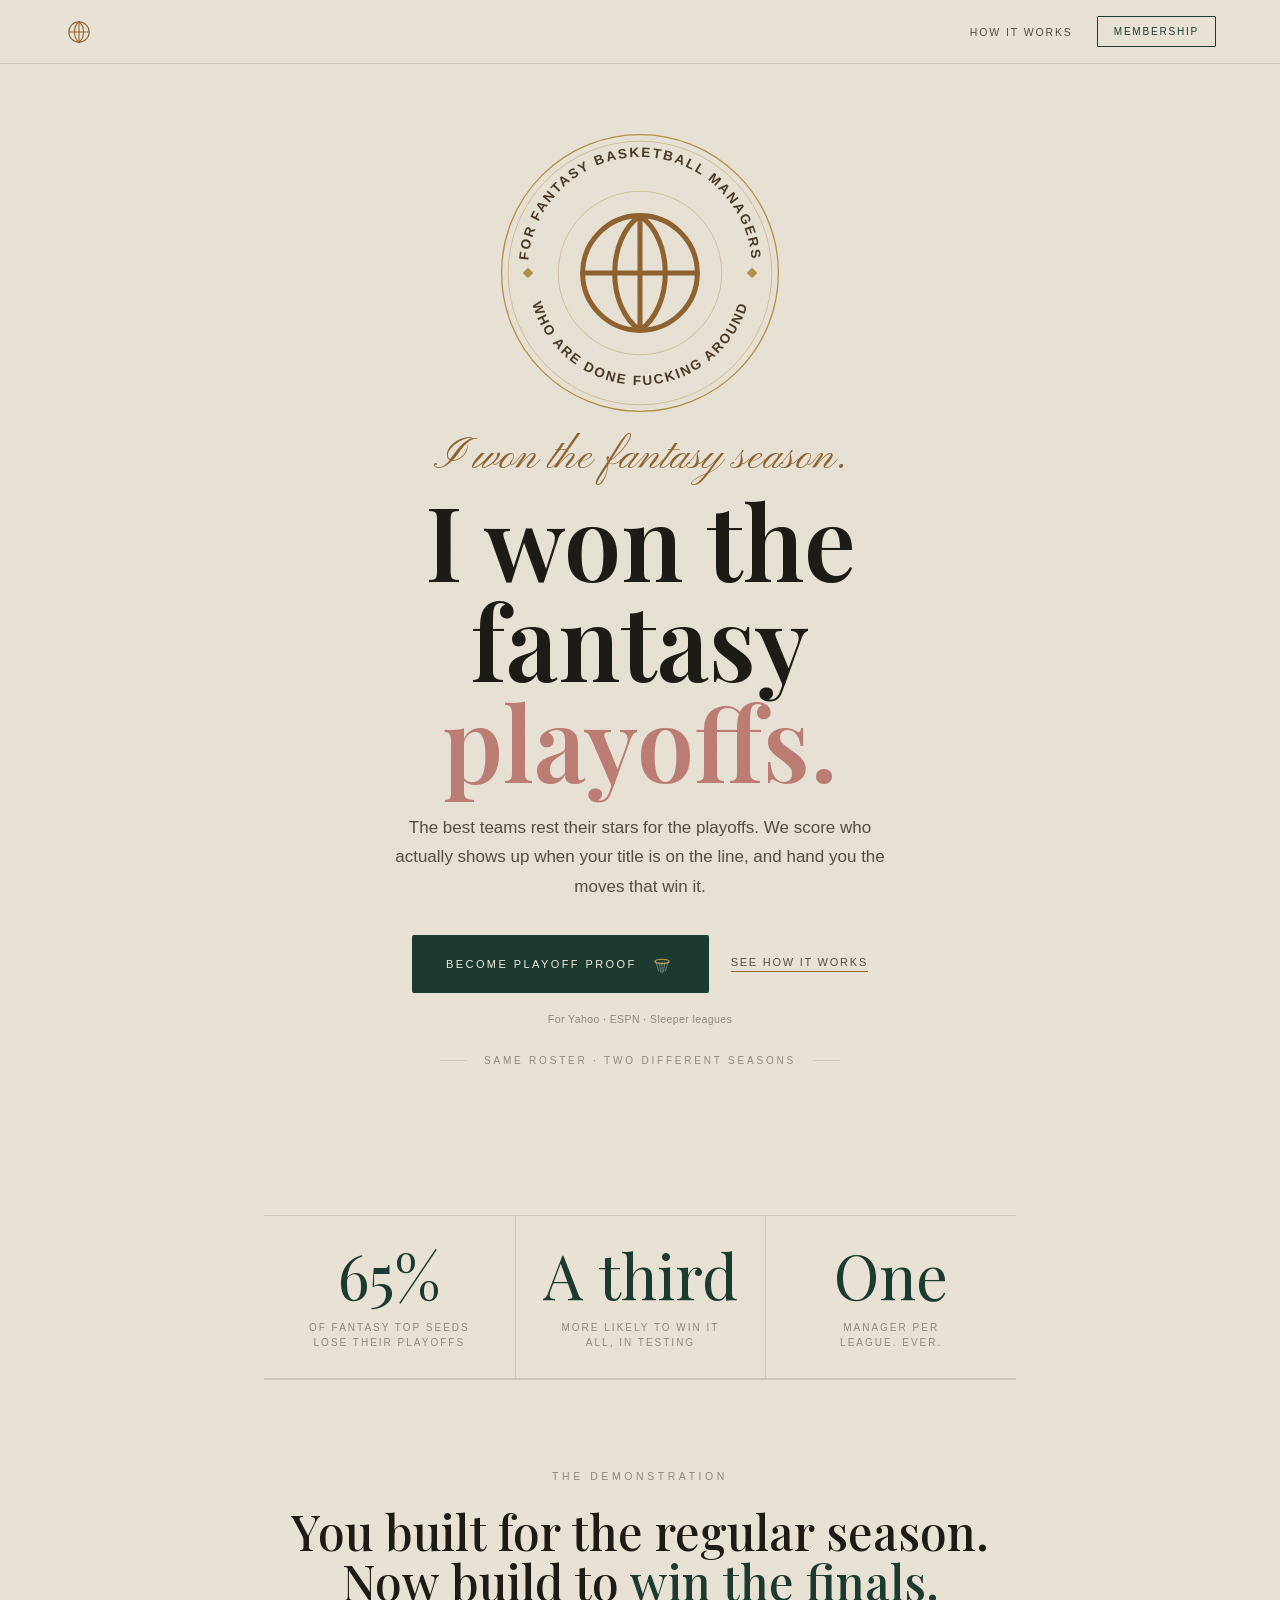
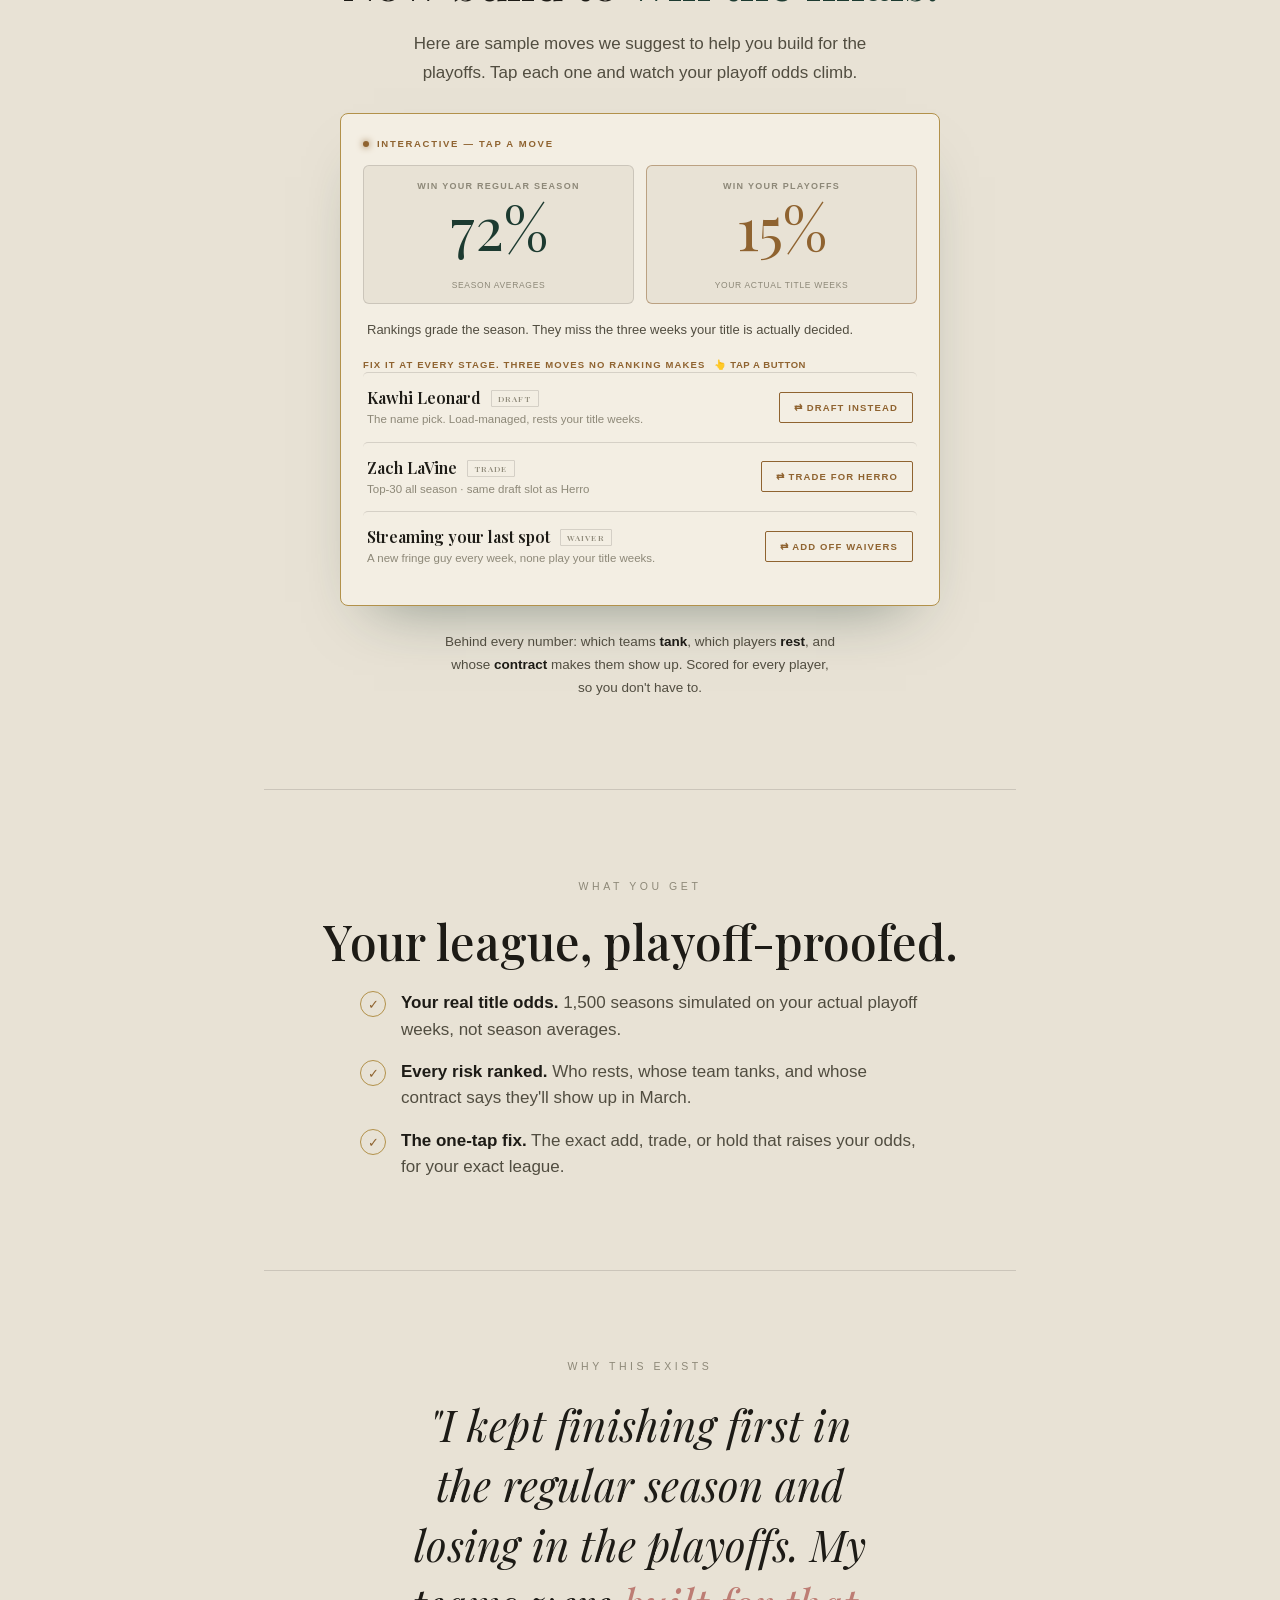
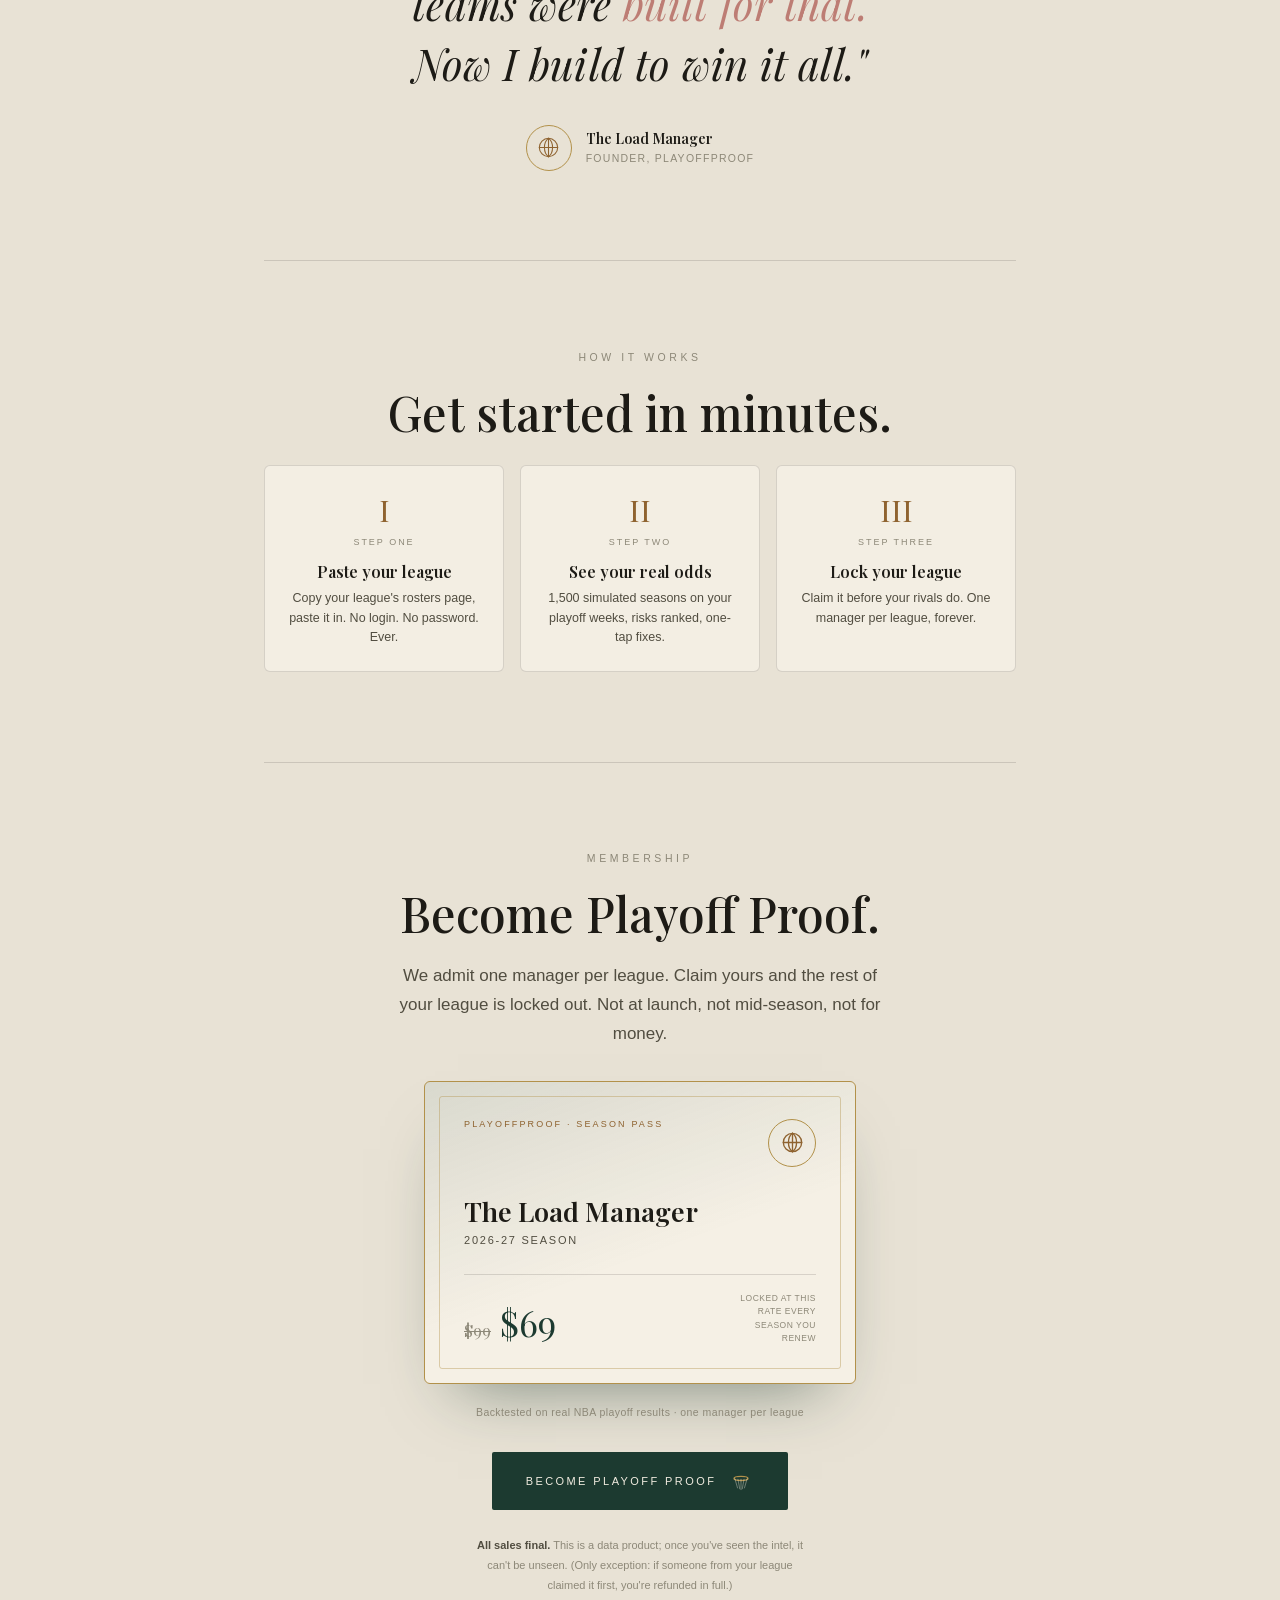
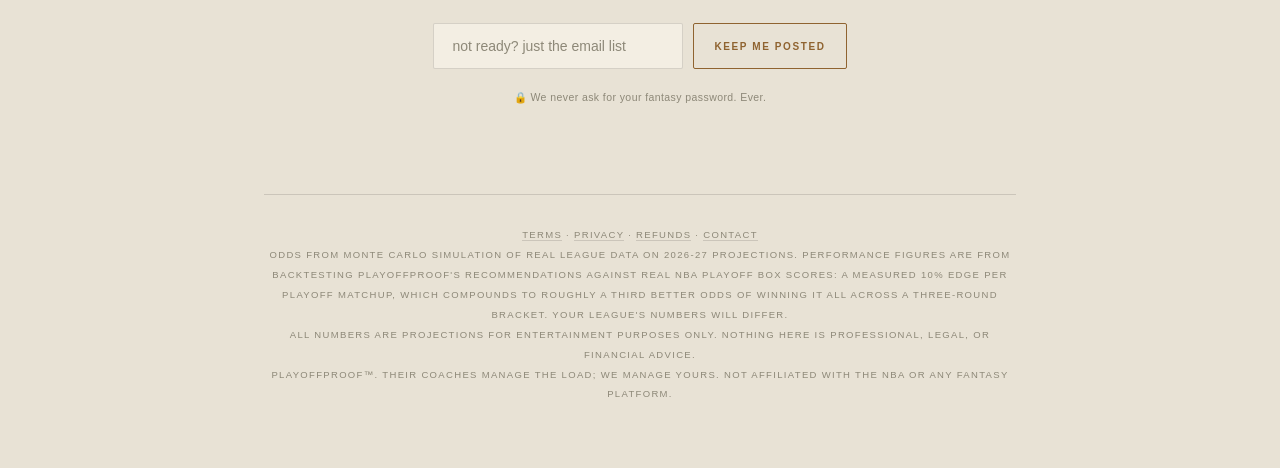
==== index.html @ 5d008e6f "Landing: basketball-only logo, first-person before/after header, leaner hero - Nav brand is now just" ====
<!doctype html>
<html lang="en"><head>
<meta charset="utf-8"><meta name="viewport" content="width=device-width,initial-scale=1">
<title>PlayoffProof: Championships are won in the playoffs</title>
<link rel="icon" href="data:image/svg+xml,%3Csvg%20xmlns='http://www.w3.org/2000/svg'%20viewBox='0%200%20100%20100'%3E%3Ccircle%20cx='50'%20cy='50'%20r='48'%20fill='%23e8e2d5'/%3E%3Cg%20fill='none'%20stroke='%238f6330'%20stroke-width='5'%3E%3Ccircle%20cx='50'%20cy='50'%20r='30'/%3E%3Cline%20x1='50'%20y1='20'%20x2='50'%20y2='80'/%3E%3Cline%20x1='20'%20y1='50'%20x2='80'%20y2='50'/%3E%3Cpath%20d='M50%2020%20C33%2032%2033%2068%2050%2080'/%3E%3Cpath%20d='M50%2020%20C67%2032%2067%2068%2050%2080'/%3E%3C/g%3E%3C/svg%3E">
<meta name="description" content="You win the regular season every year. Then the playoffs take it. PlayoffProof simulates your fantasy playoffs (rest, shutdowns, contract incentives and real schedules) from draft day through the title, updated daily all season.">
<meta property="og:title" content="PlayoffProof: Championships are won in the playoffs">
<meta property="og:description" content="65% of top seeds still lose their fantasy playoffs. PlayoffProof scores who actually shows up when your title is on the line. One manager per league.">
<meta property="og:type" content="website">
<meta property="og:url" content="https://playoffproof.com">
<meta property="og:image" content="https://playoffproof.com/og-card.png">
<meta name="twitter:card" content="summary_large_image">
<meta name="twitter:title" content="PlayoffProof: Championships are won in the playoffs">
<meta name="twitter:description" content="65% of top seeds still lose their fantasy playoffs. PlayoffProof manages yours from draft day to the title.">
<meta name="twitter:image" content="https://playoffproof.com/og-card.png">
<link rel="stylesheet" href="fonts/fonts.css">
<style>
:root{
  --ivory:#e8e2d5;--paper:#f3eee3;--card:#f5f0e5;
  --ink:#1d1b16;--ink2:#514d40;--muted:#8d8878;
  --green:#1c3a30;--gold:#b2914a;--cognac:#8f6330;--rose:#bd7d74;--brick:#9e4030;--deep:#4a3a24;
  --rule:rgba(29,27,22,.14);
  --serif:'Playfair Display',Georgia,serif;
  --sans:'Helvetica Neue',Helvetica,Arial,sans-serif;
  --script:'Pinyon Script',cursive;
}
*{box-sizing:border-box;margin:0;padding:0}
html{scroll-behavior:smooth}
body{background:var(--ivory);color:var(--ink);font-family:var(--sans);-webkit-font-smoothing:antialiased;text-align:center}
a{color:inherit}
.it{font-style:italic}
.script{font-family:var(--script);font-weight:400;color:var(--cognac)}
.grain{position:fixed;inset:0;pointer-events:none;z-index:2;opacity:.045;mix-blend-mode:multiply;
  background-image:url("data:image/svg+xml,%3Csvg xmlns='http://www.w3.org/2000/svg' width='120' height='120'%3E%3Cfilter id='n'%3E%3CfeTurbulence type='fractalNoise' baseFrequency='0.8' numOctaves='2'/%3E%3C/filter%3E%3Crect width='100%25' height='100%25' filter='url(%23n)'/%3E%3C/svg%3E")}
.wrap{max-width:880px;margin:0 auto;padding:0 max(24px,5vw)}

/* nav */
nav{position:sticky;top:0;z-index:40;display:flex;justify-content:space-between;align-items:center;padding:16px max(24px,5vw);
  background:rgba(232,226,213,.9);backdrop-filter:blur(8px);-webkit-backdrop-filter:blur(8px);border-bottom:1px solid var(--rule);text-align:left}
.brand{display:flex;align-items:center;gap:11px;font-family:var(--serif);font-weight:600;font-size:20px;letter-spacing:.01em}
.brand svg{width:30px;height:30px}
nav .r{display:flex;gap:24px;align-items:center;font-size:10.5px;letter-spacing:.18em;text-transform:uppercase;color:var(--ink2)}
nav .r a{text-decoration:none}
.chip{border:1px solid var(--green);color:var(--green);border-radius:1px;padding:9px 16px;font-size:10px;letter-spacing:.18em;text-transform:uppercase;text-decoration:none;transition:.2s}
.chip:hover{background:var(--green);color:var(--paper)}

/* buttons */
.btn{font-family:var(--sans);font-size:11px;letter-spacing:.22em;text-transform:uppercase;background:var(--green);color:#f0ebdf;
  border:0;border-radius:2px;padding:16px 34px;text-decoration:none;cursor:pointer;transition:background .18s;display:inline-flex;align-items:center;gap:12px}
.btn:hover{background:#142b23}
/* CTA swish: a small basket at rest; on hover a ball drops through the net */
.btn .swish{width:26px;height:26px;overflow:visible;flex:none}
.btn .rim{fill:none;stroke:var(--gold);stroke-width:1.6;stroke-linecap:round}
.btn .net{fill:none;stroke:#f0ebdf;stroke-width:.9;stroke-linecap:round;opacity:.5;transform-origin:13px 13px}
.btn .ball{fill:var(--paper);stroke:var(--cognac);stroke-width:.7}
.btn .ballseam{stroke:var(--cognac);stroke-width:.5;fill:none;opacity:.6}
.btn .ballwrap{transform:translateY(-15px);opacity:0}
.btn:hover .ballwrap{animation:swish .9s cubic-bezier(.5,.05,.5,1) forwards}
.btn:hover .net{animation:netflick .9s ease forwards}
@keyframes swish{0%{transform:translateY(-15px);opacity:0}18%{opacity:1}55%{transform:translateY(4px);opacity:1}80%{transform:translateY(16px);opacity:1}100%{transform:translateY(26px);opacity:0}}
@keyframes netflick{0%,40%{transform:scaleX(1) scaleY(1)}58%{transform:scaleX(1.18) scaleY(1.12)}74%{transform:scaleX(.92) scaleY(.96)}100%{transform:scaleX(1) scaleY(1)}}
@media(prefers-reduced-motion:reduce){.btn:hover .ballwrap,.btn:hover .net{animation:none}}
.tlink{font-size:11px;letter-spacing:.16em;text-transform:uppercase;color:var(--ink2);text-decoration:none;border-bottom:1px solid var(--cognac);padding-bottom:3px}

/* sections */
section{padding:clamp(56px,7vw,96px) 0;border-top:1px solid var(--rule)}
.eyebrow{font-size:10.5px;letter-spacing:.34em;text-transform:uppercase;color:var(--muted);margin-bottom:24px}
h1,h2{font-family:var(--serif);font-weight:500;line-height:1.05;letter-spacing:0}
h1{font-size:clamp(48px,8vw,104px);font-weight:600;line-height:.98}
h2{font-size:clamp(28px,3.8vw,48px)}
.rose{color:var(--rose)}.g{color:var(--green)}
.sub{font-size:clamp(14px,1.35vw,17px);color:var(--ink2);max-width:52ch;margin:22px auto 0;line-height:1.72}
.sub b{color:var(--ink);font-weight:700}
.quiet{font-family:var(--serif);font-weight:400;font-size:clamp(15px,1.5vw,18px);color:var(--muted);margin-top:14px}
.cta{display:flex;gap:22px;align-items:center;flex-wrap:wrap;margin-top:34px;justify-content:center}
.rv{opacity:0;transform:translateY(16px);transition:opacity .85s cubic-bezier(.2,.6,.2,1),transform .85s cubic-bezier(.2,.6,.2,1)}
.rv.vis{opacity:1;transform:none}.rv.d1{transition-delay:.09s}.rv.d2{transition-delay:.18s}.rv.d3{transition-delay:.27s}

/* hero */
.hero{border-top:0;padding-top:clamp(40px,5vw,64px)}
.emblem{width:clamp(206px,30vw,290px);height:clamp(206px,30vw,290px);margin:0 auto 18px}
.emblem svg{width:100%;height:100%}
.emblem .sealtxt{font-family:var(--sans);font-size:10.3px;letter-spacing:1.5px;fill:var(--deep);text-transform:uppercase;font-weight:600}
.emblem .ring{fill:none;stroke:var(--gold)}
.emblem .seam{fill:none;stroke:var(--cognac);stroke-width:3;stroke-linecap:round}
.emblem .sep{fill:var(--gold)}
.hero h1{max-width:12ch;margin:0 auto}
.rulewd{display:flex;align-items:center;gap:18px;justify-content:center;margin:30px auto 0;max-width:400px;color:var(--muted)}
.rulewd::before,.rulewd::after{content:"";height:1px;background:var(--rule);flex:1}
.rulewd span{font-size:10px;letter-spacing:.28em;text-transform:uppercase}

/* stat row */
.stats{display:grid;grid-template-columns:repeat(3,1fr);border-top:1px solid var(--rule);border-bottom:1px solid var(--rule);margin-top:clamp(40px,5vw,60px)}
.stat{padding:28px 16px}.stat+.stat{border-left:1px solid var(--rule)}
.stat .n{font-family:var(--serif);font-weight:400;font-size:clamp(40px,5.5vw,62px);line-height:1;color:var(--green)}
.stat .l{font-size:10px;letter-spacing:.2em;text-transform:uppercase;color:var(--muted);margin-top:14px;line-height:1.5}

/* SIMULATOR */
.aha-card{width:100%;max-width:600px;margin:26px auto 0;background:var(--paper);border:1px solid var(--gold);border-radius:8px;padding:24px 22px;text-align:left;box-shadow:0 30px 60px -34px rgba(28,58,48,.5)}
@keyframes blink{0%,100%{opacity:1}50%{opacity:.3}}
@keyframes bob{0%,100%{transform:translateY(0)}50%{transform:translateY(-3px)}}
@keyframes cardBreathe{0%,100%{box-shadow:0 0 0 0 rgba(143,99,48,0)}50%{box-shadow:0 0 20px rgba(143,99,48,.18)}}
@keyframes pop{0%{transform:scale(.5);opacity:0}60%{transform:scale(1.18)}100%{transform:scale(1);opacity:1}}
@keyframes rowFlash{0%{box-shadow:inset 0 0 0 1px rgba(28,58,48,0)}28%{box-shadow:inset 0 0 0 1px rgba(28,58,48,.4),0 0 18px rgba(28,58,48,.13)}100%{box-shadow:inset 0 0 0 1px rgba(28,58,48,0)}}
@keyframes gradeBump{0%{transform:scale(1)}42%{transform:scale(1.13)}100%{transform:scale(1)}}
@keyframes btnPulse{0%,100%{box-shadow:0 0 0 0 rgba(143,99,48,0)}50%{box-shadow:0 0 0 4px rgba(143,99,48,.12)}}
.livebadge{font-size:9.5px;font-weight:700;letter-spacing:.18em;text-transform:uppercase;color:var(--cognac);display:flex;align-items:center;gap:8px;margin-bottom:16px}
.livebadge .dot{width:6px;height:6px;border-radius:50%;background:var(--cognac);box-shadow:0 0 7px var(--cognac);animation:blink 1.2s ease-in-out infinite}
.gr2{display:grid;grid-template-columns:1fr 1fr;gap:12px;text-align:center}
.gr{background:var(--ivory);border:1px solid var(--rule);border-radius:6px;padding:15px 10px 13px}
.gr.live{border-color:rgba(143,99,48,.5);animation:cardBreathe 2.4s ease-in-out infinite}
.tried .gr.live{border-color:var(--rule);animation:none}
.gr .k2g{font-size:9px;font-weight:700;letter-spacing:.14em;text-transform:uppercase;color:var(--muted)}
.gr .lt{font-family:var(--serif);font-weight:400;font-size:clamp(44px,7.5vw,60px);line-height:1;margin-top:5px;transition:color .35s}
.gr .cap{font-size:8.5px;letter-spacing:.08em;text-transform:uppercase;color:var(--muted);margin-top:6px}
.lt.gA{color:var(--green)}.lt.gB{color:#5f7a2f}.lt.gC{color:var(--cognac)}.lt.gD{color:var(--brick)}
.gr .dchip{font-size:11px;font-weight:700;color:var(--green);min-height:15px;margin-top:3px}
.gr .lt.bump{animation:gradeBump .5s cubic-bezier(.2,.8,.2,1)}
.gr .dchip.pp{animation:pop .4s cubic-bezier(.2,.9,.2,1.2)}
.whyline{font-size:13px;color:var(--ink2);line-height:1.6;margin:16px 4px 0}
.fixk{font-size:9.5px;font-weight:700;letter-spacing:.12em;text-transform:uppercase;color:var(--cognac);margin:18px 0 2px;display:flex;align-items:center;gap:9px;flex-wrap:wrap}
.tryhint{display:inline-flex;align-items:center;gap:5px;font-size:9.5px;font-weight:700;letter-spacing:.06em;text-transform:uppercase;color:var(--cognac);animation:bob 1.3s ease-in-out infinite}
.tried .tryhint{display:none}
.arow{display:flex;align-items:center;gap:12px;padding:14px 4px;border-top:1px solid var(--rule);border-radius:5px;transition:background .3s}
.arow:first-of-type{border-top:0;margin-top:8px}
.arow.on{animation:rowFlash .62s ease-out}
.arow .at{flex:1;min-width:0}
.arow .at b{display:block;font-family:var(--serif);font-weight:600;font-size:16px}
.arow .at small{color:var(--muted);font-size:11.5px;line-height:1.45;display:block;margin-top:3px}
.arow .at small .r{display:block;margin-top:5px;color:var(--ink2)}
.arow .hit{font-family:var(--serif);font-size:21px;color:var(--green);min-width:38px;text-align:right;opacity:0;transition:opacity .3s;flex:none}
.arow.on .hit{opacity:1;animation:pop .42s cubic-bezier(.2,.9,.2,1.2)}
.arow .tg{font-size:8px;font-weight:700;letter-spacing:.14em;text-transform:uppercase;color:var(--muted);border:1px solid var(--rule);border-radius:1px;padding:2px 6px;margin-left:6px;vertical-align:2px}
.arow.on .nm{color:var(--green)}
.arow.on .tg{color:var(--green);border-color:rgba(28,58,48,.4)}
.swapbtn{flex:none;background:transparent;border:1px solid var(--cognac);border-radius:2px;padding:9px 14px;font-family:var(--sans);font-size:9.5px;font-weight:700;letter-spacing:.12em;text-transform:uppercase;color:var(--cognac);cursor:pointer;transition:.2s;white-space:nowrap;animation:btnPulse 2s ease-in-out infinite}
.swapbtn:hover{background:var(--cognac);color:var(--paper)}
.swapbtn:active{transform:scale(.95)}
.arow.on .swapbtn{background:var(--green);border-color:var(--green);color:var(--paper);animation:none}
.punch{max-height:0;overflow:hidden;opacity:0;transition:max-height .5s cubic-bezier(.2,.8,.2,1),opacity .5s;text-align:center}
.punch.on{max-height:340px;opacity:1}
.punch p{font-family:var(--serif);font-weight:400;font-size:17px;color:var(--ink);margin:18px 8px 16px;line-height:1.5}

/* what you get */
.promise{display:flex;flex-direction:column;gap:16px;margin:24px auto 0;max-width:560px;text-align:left}
.promise .row{display:flex;gap:15px;align-items:flex-start;font-size:clamp(14.5px,1.5vw,17px);color:var(--ink2);line-height:1.55}
.promise .row b{color:var(--ink);font-weight:700}
.check{flex:none;width:26px;height:26px;border-radius:50%;border:1px solid var(--gold);color:var(--cognac);display:grid;place-items:center;font-family:var(--serif);font-size:13px;margin-top:1px}

/* founder */
.founder-quote{font-family:var(--serif);font-weight:400;font-size:clamp(25px,3.7vw,42px);line-height:1.42;margin:8px auto 0;max-width:19ch;color:var(--ink);letter-spacing:.005em}
.founder-id{display:flex;align-items:center;gap:14px;margin:30px auto 0;justify-content:center}
.avatar{width:46px;height:46px;border-radius:50%;border:1px solid var(--gold);display:grid;place-items:center}
.avatar svg{width:27px;height:27px}
.founder-id .who{text-align:left;font-size:10.5px;line-height:1.6;letter-spacing:.12em;text-transform:uppercase}
.founder-id .who b{font-family:var(--serif);font-size:14px;letter-spacing:0;text-transform:none;display:block}
.founder-id .who span{color:var(--muted)}

/* steps */
.steps{display:grid;grid-template-columns:repeat(auto-fit,minmax(200px,1fr));gap:16px;margin-top:28px}
.step{border:1px solid var(--rule);border-radius:6px;background:var(--paper);padding:24px}
.step .n{font-family:var(--serif);font-size:30px;color:var(--cognac)}
.step .st{font-size:9px;letter-spacing:.22em;text-transform:uppercase;color:var(--muted);margin-top:7px}
.step b{font-family:var(--serif);font-weight:600;display:block;font-size:16px;margin-top:14px}
.step p{font-size:12.5px;color:var(--ink2);line-height:1.55;margin-top:7px}

/* membership */
.card-m{max-width:432px;margin:32px auto 0;background:linear-gradient(160deg,rgba(28,58,48,.13) 0,transparent 56%),var(--card);
  border:1px solid var(--gold);border-radius:6px;padding:14px;box-shadow:0 34px 64px -34px rgba(28,58,48,.55)}
.card-m .inner{border:1px solid rgba(178,145,74,.4);border-radius:3px;padding:22px 24px;text-align:left}
.card-m .top{display:flex;justify-content:space-between;align-items:flex-start}
.card-m .kk{font-size:9px;letter-spacing:.24em;text-transform:uppercase;color:var(--cognac)}
.card-m .seal{width:48px;height:48px;border-radius:50%;border:1px solid var(--gold);color:var(--cognac);display:grid;place-items:center;font-family:var(--serif);font-size:10.5px;text-align:center;line-height:1.1}
.card-m .name{font-family:var(--serif);font-weight:600;font-size:27px;margin-top:26px}
.card-m .no{font-size:11px;letter-spacing:.16em;text-transform:uppercase;color:var(--ink2);margin-top:5px}
.card-m .foot{display:flex;justify-content:space-between;align-items:flex-end;margin-top:28px;border-top:1px solid var(--rule);padding-top:17px}
.card-m .price{font-family:var(--serif);font-size:36px;color:var(--green)}
.card-m .price s{font-size:16px;color:var(--muted);margin-right:9px}
.card-m .terms{font-size:8.5px;letter-spacing:.06em;text-transform:uppercase;color:var(--muted);text-align:right;line-height:1.6;max-width:17ch}
.fine{font-size:10.5px;color:var(--muted);margin-top:22px;letter-spacing:.04em}
.legal{font-size:11px;color:var(--muted);max-width:56ch;margin:26px auto 0;line-height:1.8}
.legal b{color:var(--ink2)}

/* email form */
form.email{display:flex;gap:10px;flex-wrap:wrap;justify-content:center;margin-top:28px}
form.email input{background:var(--paper);border:1px solid var(--rule);border-radius:2px;padding:14px 18px;font-family:var(--sans);font-size:14px;color:var(--ink);min-width:250px;outline:none}
form.email input:focus{border-color:var(--cognac)}
form.email input::placeholder{color:var(--muted)}
form.email button{background:transparent;border:1px solid var(--cognac);border-radius:2px;padding:14px 20px;font-family:var(--sans);font-size:10px;font-weight:700;letter-spacing:.16em;text-transform:uppercase;color:var(--cognac);cursor:pointer;transition:.2s}
form.email button:hover{background:var(--cognac);color:var(--paper)}

footer{border-top:1px solid var(--rule);padding:30px 0 64px;font-size:9.5px;letter-spacing:.14em;text-transform:uppercase;color:var(--muted);line-height:2.1}
footer a{color:var(--muted);text-decoration:none;border-bottom:1px solid var(--rule)}
footer a:hover{color:var(--ink)}
@media (max-width:640px){nav .r a.hideM{display:none}}
</style></head>
<body>
<div class="grain"></div>

<nav>
 <div class="brand" aria-label="PlayoffProof">
  <svg viewBox="0 0 100 100" role="img" aria-label="PlayoffProof"><g fill="none" stroke="#8f6330" stroke-width="3.6" stroke-linecap="round"><circle cx="50" cy="50" r="34"/><line x1="50" y1="16" x2="50" y2="84"/><line x1="16" y1="50" x2="84" y2="50"/><path d="M50 16 C30 30 30 70 50 84"/><path d="M50 16 C70 30 70 70 50 84"/></g></svg>
 </div>
 <div class="r"><a href="#how" class="hideM">How it works</a><a href="#member" class="chip">Membership</a></div>
</nav>

<div class="wrap">

<!-- 1 · HERO -->
<section class="hero">
 <div class="emblem rv"><svg viewBox="0 0 220 220" role="img" aria-label="For fantasy basketball managers who are done fucking around">
   <defs><path id="arcTop" d="M 25,107 A 85,85 0 0 1 195,107" fill="none"/><path id="arcBot" d="M 26.3,124.8 A 85,85 0 0 0 193.7,124.8" fill="none"/></defs>
   <circle class="ring" cx="110" cy="110" r="105" stroke-width="1"/>
   <circle class="ring" cx="110" cy="110" r="100" stroke-width=".6" opacity=".55"/>
   <circle class="ring" cx="110" cy="110" r="62" stroke-width=".6" opacity=".5"/>
   <text class="sealtxt"><textPath href="#arcTop" startOffset="50%" text-anchor="middle">For fantasy basketball managers</textPath></text>
   <text class="sealtxt"><textPath href="#arcBot" startOffset="50%" text-anchor="middle">who are done fucking around</textPath></text>
   <g class="sep"><path d="M25,106 l4,4 -4,4 -4,-4 z"/><path d="M195,106 l4,4 -4,4 -4,-4 z"/></g>
   <g transform="translate(110,110) scale(1.28) translate(-50,-50)"><g class="seam"><circle cx="50" cy="50" r="34"/><line x1="50" y1="16" x2="50" y2="84"/><line x1="16" y1="50" x2="84" y2="50"/><path d="M50 16 C30 30 30 70 50 84"/><path d="M50 16 C70 30 70 70 50 84"/></g></g>
 </svg></div>
 <p class="script rv d1" style="font-size:clamp(26px,3.6vw,44px);line-height:1;margin-bottom:10px">I won the fantasy season.</p>
 <h1 class="rv d1">I won the fantasy <span class="rose">playoffs.</span></h1>
 <p class="sub rv d2">The best teams rest their stars for the playoffs. We score who actually shows up when your title is on the line, and hand you the moves that win it.</p>
 <div class="cta rv d2"><a class="btn" href="claim.html">Become Playoff Proof <svg class="swish" viewBox="0 0 26 30" aria-hidden="true"><ellipse class="rim" cx="13" cy="12" rx="8" ry="2.4"/><g class="net"><path d="M6,12.5 L9,23"/><path d="M13,13 L13,25"/><path d="M20,12.5 L17,23"/><path d="M9.5,13 L11.5,24"/><path d="M16.5,13 L14.5,24"/></g><g class="ballwrap"><circle class="ball" cx="13" cy="8" r="4.6"/><path class="ballseam" d="M8.4,8 h9.2 M13,3.4 v9.2 M9.7,4.7 C12,7 12,9 10.5,11.5 M16.3,4.7 C14,7 14,9 15.5,11.5"/></g></svg></a><a class="tlink" href="#aha">See how it works</a></div>
 <p class="fine rv d3" style="margin-top:20px">For Yahoo · ESPN · Sleeper leagues</p>
 <div class="rulewd rv d3"><span>Same roster · two different seasons</span></div>
</section>

<div class="stats rv">
 <div class="stat"><div class="n">65%</div><div class="l">of fantasy top seeds<br>lose their playoffs</div></div>
 <div class="stat"><div class="n">A&nbsp;third</div><div class="l">more likely to win it<br>all, in testing</div></div>
 <div class="stat"><div class="n">One</div><div class="l">manager per<br>league. ever.</div></div>
</div>

<!-- 2 · SEE IT -->
<section id="aha">
 <div class="eyebrow rv">The demonstration</div>
 <h2 class="rv d1">You built for the regular season.<br>Now build to <span class="g">win the finals.</span></h2>
 <p class="sub rv d2">Here are sample moves we suggest to help you build for the playoffs. Tap each one and watch your playoff odds climb.</p>
 <div class="aha-card rv d2">
  <div class="livebadge"><span class="dot"></span>Interactive — tap a move</div>
  <div class="gr2">
   <div class="gr"><div class="k2g">Win your regular season</div><div class="lt gA">72%</div><div class="dchip">&nbsp;</div><div class="cap">season averages</div></div>
   <div class="gr live"><div class="k2g">Win your playoffs</div><div class="lt gC" id="aprLt">15%</div><div class="dchip" id="aprD">&nbsp;</div><div class="cap">your actual title weeks</div></div>
  </div>
  <p class="whyline">Rankings grade the season. They miss the three weeks your title is actually decided.</p>
  <p class="fixk">Fix it at every stage. Three moves no ranking makes <span class="tryhint">👆 tap a button</span></p>
  <div class="arow" id="swap0">
   <span class="at"><b class="nm">Kawhi Leonard <span class="tg">draft</span></b><small class="ds">The name pick. Load-managed, rests your title weeks.</small></span>
   <span class="hit">+7</span><button class="swapbtn">⇄ draft instead</button>
  </div>
  <div class="arow" id="swap1">
   <span class="at"><b class="nm">Zach LaVine <span class="tg">trade</span></b><small class="ds">Top-30 all season · same draft slot as Herro</small></span>
   <span class="hit">+6</span><button class="swapbtn">⇄ trade for Herro</button>
  </div>
  <div class="arow" id="swap2">
   <span class="at"><b class="nm">Streaming your last spot <span class="tg">waiver</span></b><small class="ds">A new fringe guy every week, none play your title weeks.</small></span>
   <span class="hit">+5</span><button class="swapbtn">⇄ add off waivers</button>
  </div>
  <div class="punch" id="aprPunch">
   <p>One draft pick, one trade, one waiver add. Your title odds more than doubled — and no ranking site would tell you to make a single one.</p>
   <a class="btn" href="claim.html">Become Playoff Proof · $69 <svg class="swish" viewBox="0 0 26 30" aria-hidden="true"><ellipse class="rim" cx="13" cy="12" rx="8" ry="2.4"/><g class="net"><path d="M6,12.5 L9,23"/><path d="M13,13 L13,25"/><path d="M20,12.5 L17,23"/><path d="M9.5,13 L11.5,24"/><path d="M16.5,13 L14.5,24"/></g><g class="ballwrap"><circle class="ball" cx="13" cy="8" r="4.6"/><path class="ballseam" d="M8.4,8 h9.2 M13,3.4 v9.2 M9.7,4.7 C12,7 12,9 10.5,11.5 M16.3,4.7 C14,7 14,9 15.5,11.5"/></g></svg></a>
  </div>
 </div>
 <p class="sub rv d2" style="font-size:13.5px;margin-top:24px">Behind every number: which teams <b>tank</b>, which players <b>rest</b>, and whose <b>contract</b> makes them show up. Scored for every player, so you don't have to.</p>
</section>

<!-- 3 · WHAT YOU GET -->
<section>
 <div class="eyebrow rv">What you get</div>
 <h2 class="rv d1">Your league, playoff-proofed.</h2>
 <div class="promise">
  <div class="row rv d1"><span class="check">✓</span><span><b>Your real title odds.</b> 1,500 seasons simulated on your actual playoff weeks, not season averages.</span></div>
  <div class="row rv d2"><span class="check">✓</span><span><b>Every risk ranked.</b> Who rests, whose team tanks, and whose contract says they'll show up in March.</span></div>
  <div class="row rv d3"><span class="check">✓</span><span><b>The one-tap fix.</b> The exact add, trade, or hold that raises your odds, for your exact league.</span></div>
 </div>
</section>

<!-- 4 · FOUNDER -->
<section>
 <div class="eyebrow rv">Why this exists</div>
 <p class="founder-quote it rv d1">"I kept finishing first in the regular season and losing in the playoffs. My teams were <span class="rose">built for that.</span> Now I build to win it all."</p>
 <div class="founder-id rv d2">
  <div class="avatar"><svg viewBox="0 0 100 100" aria-hidden="true"><g fill="none" stroke="#8f6330" stroke-width="4" stroke-linecap="round"><circle cx="50" cy="50" r="34"/><line x1="50" y1="16" x2="50" y2="84"/><line x1="16" y1="50" x2="84" y2="50"/><path d="M50 16 C30 30 30 70 50 84"/><path d="M50 16 C70 30 70 70 50 84"/></g></svg></div>
  <div class="who"><b>The Load Manager</b><span>Founder, PlayoffProof</span></div>
 </div>
</section>

<!-- 5 · HOW -->
<section id="how">
 <div class="eyebrow rv">How it works</div>
 <h2 class="rv d1">Get started in minutes.</h2>
 <div class="steps rv d1">
  <div class="step"><div class="n">I</div><div class="st">Step one</div><b>Paste your league</b><p>Copy your league's rosters page, paste it in. No login. No password. Ever.</p></div>
  <div class="step"><div class="n">II</div><div class="st">Step two</div><b>See your real odds</b><p>1,500 simulated seasons on your playoff weeks, risks ranked, one-tap fixes.</p></div>
  <div class="step"><div class="n">III</div><div class="st">Step three</div><b>Lock your league</b><p>Claim it before your rivals do. One manager per league, forever.</p></div>
 </div>
</section>

<!-- 6 · MEMBERSHIP -->
<section id="member">
 <div class="eyebrow rv">Membership</div>
 <h2 class="rv d1">Become Playoff Proof.</h2>
 <p class="sub rv d2">We admit one manager per league. Claim yours and the rest of your league is locked out. Not at launch, not mid-season, not for money.</p>
 <div class="card-m rv d2"><div class="inner">
  <div class="top"><div class="kk">PlayoffProof · Season Pass</div><div class="seal"><svg viewBox="0 0 100 100" width="27" height="27" fill="none" stroke="currentColor" stroke-width="5" stroke-linecap="round" aria-hidden="true"><circle cx="50" cy="50" r="34"/><line x1="50" y1="16" x2="50" y2="84"/><line x1="16" y1="50" x2="84" y2="50"/><path d="M50 16 C30 30 30 70 50 84"/><path d="M50 16 C70 30 70 70 50 84"/></svg></div></div>
  <div class="name">The Load Manager</div>
  <div class="no">2026-27 Season</div>
  <div class="foot"><div class="price"><s>$99</s>$69</div><div class="terms">Locked at this rate every season you renew</div></div>
 </div></div>
 <p class="fine rv d3">Backtested on real NBA playoff results · one manager per league</p>
 <div class="cta rv d3"><a class="btn" href="claim.html">Become Playoff Proof <svg class="swish" viewBox="0 0 26 30" aria-hidden="true"><ellipse class="rim" cx="13" cy="12" rx="8" ry="2.4"/><g class="net"><path d="M6,12.5 L9,23"/><path d="M13,13 L13,25"/><path d="M20,12.5 L17,23"/><path d="M9.5,13 L11.5,24"/><path d="M16.5,13 L14.5,24"/></g><g class="ballwrap"><circle class="ball" cx="13" cy="8" r="4.6"/><path class="ballseam" d="M8.4,8 h9.2 M13,3.4 v9.2 M9.7,4.7 C12,7 12,9 10.5,11.5 M16.3,4.7 C14,7 14,9 15.5,11.5"/></g></svg></a></div>
 <p class="legal rv d3"><b>All sales final.</b> This is a data product; once you've seen the intel, it can't be unseen. (Only exception: if someone from your league claimed it first, you're refunded in full.)</p>
 <form class="email rv d3" action="https://formspree.io/f/xdenylpe" method="POST">
  <input type="email" name="email" placeholder="not ready? just the email list">
  <button type="submit">Keep me posted</button>
 </form>
 <p class="fine rv d3">🔒 We never ask for your fantasy password. Ever.</p>
</section>

<footer>
 <a href="terms.html">Terms</a> · <a href="privacy.html">Privacy</a> · <a href="refunds.html">Refunds</a> · <a href="mailto:support@playoffproof.com">Contact</a><br>
 Odds from Monte Carlo simulation of real league data on 2026-27 projections. Performance figures are from backtesting PlayoffProof's recommendations against real NBA playoff box scores: a measured 10% edge per playoff matchup, which compounds to roughly a third better odds of winning it all across a three-round bracket. Your league's numbers will differ.<br>
 All numbers are projections for entertainment purposes only. Nothing here is professional, legal, or financial advice.<br>
 PlayoffProof™. Their coaches manage the load; we manage yours. Not affiliated with the NBA or any fantasy platform.
</footer>

</div>

<script>
(function(){
 const BASE=15,
  SW=[{o:'Kawhi Leonard',od:'The name pick. Load-managed, rests your title weeks.',bt:'draft',
       n:'Franz Wagner',b:'⇄ draft instead',nd:'drafted over Kawhi · plays every playoff-week game'
        +'<span class="r">🛌 Kawhi has cleared 70 games once in six years · he sits your title weeks by design</span>'
        +'<span class="r">🏢 Orlando is chasing a top-4 seed in March · Franz plays all 82 at 34 mpg</span>',p:7},
      {o:'Zach LaVine',od:'Same season averages as Herro · very different playoffs',bt:'trade',
       n:'Tyler Herro',b:'⇄ trade for Herro',nd:'traded in for Zach LaVine · 8.1 of 11 predicted title-week games'
        +'<span class="r">💪 Milwaukee is fighting for seeding — everyone plays · our effort model has him at 97, top tier</span>'
        +'<span class="r">🛌 LaVine: 6 of 10 predicted, effort 56 — a veteran on a going-nowhere team is a coast risk</span>',p:6},
      {o:'Streaming your last spot',od:'A new fringe guy every week, none play your title weeks.',bt:'waiver',
       n:'Paul Reed',b:'⇄ add off waivers',nd:'off waivers · 9 of 11 predicted title-week games'
        +'<span class="r">🏢 Detroit is fighting for seeding — everyone plays · effort 81 in our model</span>'
        +'<span class="r">📅 a 4·4·3 slate across your title weeks · most of the wire can’t match it</span>',p:5}],
  st=[false,false,false],
  lt=document.getElementById('aprLt'),dc=document.getElementById('aprD'),pn=document.getElementById('aprPunch');
 let cur=BASE;
 function tint(o){return o>=28?'gA':o>=22?'gB':o>=15?'gC':'gD';}
 function tween(from,to){const t0=performance.now();
  (function step(t){const p=Math.min(1,(t-t0)/450),v=Math.round(from+(to-from)*(1-Math.pow(1-p,3)));
   lt.textContent=v+'%';if(p<1)requestAnimationFrame(step);})(t0);}
 function paint(i){const row=document.getElementById('swap'+i),s=SW[i],on=st[i];
  row.classList.toggle('on',on);
  row.querySelector('.nm').innerHTML=(on?'✓ '+s.n:s.o)+' <span class="tg">'+(on?'playoff-proof':(s.bt||'bench'))+'</span>';
  row.querySelector('.ds').innerHTML=on?s.nd:s.od;
  row.querySelector('.swapbtn').textContent=on?'↺ undo':s.b;}
 function retrig(el,cls){el.classList.remove(cls);void el.offsetWidth;el.classList.add(cls);}
 function update(){
  const target=BASE+SW.reduce((s,x,i)=>s+(st[i]?x.p:0),0);
  const rose=target>cur;tween(cur,target);cur=target;
  lt.className='lt '+tint(target);if(rose)retrig(lt,'bump');
  const d=target-BASE;dc.innerHTML=d?'+'+d+' pts':'&nbsp;';
  if(d)retrig(dc,'pp');else dc.classList.remove('pp');
  pn.classList.toggle('on',st.every(Boolean));}
 let touched=false;
 SW.forEach((s,i)=>{document.querySelector('#swap'+i+' .swapbtn').addEventListener('click',()=>{st[i]=!st[i];paint(i);update();if(!touched){touched=true;document.getElementById('aha').classList.add('tried');}});});
})();
const io=new IntersectionObserver(es=>es.forEach(e=>{if(e.isIntersecting){e.target.classList.add('vis');io.unobserve(e.target);}}),{threshold:.12});
document.querySelectorAll('.rv').forEach(el=>io.observe(el));
</script>
</body></html>
---- fonts/fonts.css ----
/* vietnamese */
@font-face {
  font-family: 'Pinyon Script';
  font-style: normal;
  font-weight: 400;
  font-display: swap;
  src: url(pinyonscript_v24_6xKpdSJbL9-e9LuoeQiDRQR8WOraOqTimDdT9g.woff2) format('woff2');
  unicode-range: U+0102-0103, U+0110-0111, U+0128-0129, U+0168-0169, U+01A0-01A1, U+01AF-01B0, U+0300-0301, U+0303-0304, U+0308-0309, U+0323, U+0329, U+1EA0-1EF9, U+20AB;
}
/* latin-ext */
@font-face {
  font-family: 'Pinyon Script';
  font-style: normal;
  font-weight: 400;
  font-display: swap;
  src: url(pinyonscript_v24_6xKpdSJbL9-e9LuoeQiDRQR8WOvaOqTimDdT9g.woff2) format('woff2');
  unicode-range: U+0100-02BA, U+02BD-02C5, U+02C7-02CC, U+02CE-02D7, U+02DD-02FF, U+0304, U+0308, U+0329, U+1D00-1DBF, U+1E00-1E9F, U+1EF2-1EFF, U+2020, U+20A0-20AB, U+20AD-20C0, U+2113, U+2C60-2C7F, U+A720-A7FF;
}
/* latin */
@font-face {
  font-family: 'Pinyon Script';
  font-style: normal;
  font-weight: 400;
  font-display: swap;
  src: url(pinyonscript_v24_6xKpdSJbL9-e9LuoeQiDRQR8WOXaOqTimDc.woff2) format('woff2');
  unicode-range: U+0000-00FF, U+0131, U+0152-0153, U+02BB-02BC, U+02C6, U+02DA, U+02DC, U+0304, U+0308, U+0329, U+2000-206F, U+20AC, U+2122, U+2191, U+2193, U+2212, U+2215, U+FEFF, U+FFFD;
}
/* cyrillic */
@font-face {
  font-family: 'Playfair Display';
  font-style: italic;
  font-weight: 400;
  font-display: swap;
  src: url(playfairdisplay_v40_nuFRD-vYSZviVYUb_rj3ij__anPXDTnCjmHKM4nYO7KN_qiTXtXA-X-uE0qEE5Do.woff2) format('woff2');
  unicode-range: U+0301, U+0400-045F, U+0490-0491, U+04B0-04B1, U+2116;
}
/* vietnamese */
@font-face {
  font-family: 'Playfair Display';
  font-style: italic;
  font-weight: 400;
  font-display: swap;
  src: url(playfairdisplay_v40_nuFRD-vYSZviVYUb_rj3ij__anPXDTnCjmHKM4nYO7KN_qiTXt7A-X-uE0qEE5Do.woff2) format('woff2');
  unicode-range: U+0102-0103, U+0110-0111, U+0128-0129, U+0168-0169, U+01A0-01A1, U+01AF-01B0, U+0300-0301, U+0303-0304, U+0308-0309, U+0323, U+0329, U+1EA0-1EF9, U+20AB;
}
/* latin-ext */
@font-face {
  font-family: 'Playfair Display';
  font-style: italic;
  font-weight: 400;
  font-display: swap;
  src: url(playfairdisplay_v40_nuFRD-vYSZviVYUb_rj3ij__anPXDTnCjmHKM4nYO7KN_qiTXt_A-X-uE0qEE5Do.woff2) format('woff2');
  unicode-range: U+0100-02BA, U+02BD-02C5, U+02C7-02CC, U+02CE-02D7, U+02DD-02FF, U+0304, U+0308, U+0329, U+1D00-1DBF, U+1E00-1E9F, U+1EF2-1EFF, U+2020, U+20A0-20AB, U+20AD-20C0, U+2113, U+2C60-2C7F, U+A720-A7FF;
}
/* latin */
@font-face {
  font-family: 'Playfair Display';
  font-style: italic;
  font-weight: 400;
  font-display: swap;
  src: url(playfairdisplay_v40_nuFRD-vYSZviVYUb_rj3ij__anPXDTnCjmHKM4nYO7KN_qiTXtHA-X-uE0qEEw.woff2) format('woff2');
  unicode-range: U+0000-00FF, U+0131, U+0152-0153, U+02BB-02BC, U+02C6, U+02DA, U+02DC, U+0304, U+0308, U+0329, U+2000-206F, U+20AC, U+2122, U+2191, U+2193, U+2212, U+2215, U+FEFF, U+FFFD;
}
/* cyrillic */
@font-face {
  font-family: 'Playfair Display';
  font-style: normal;
  font-weight: 400;
  font-display: swap;
  src: url(playfairdisplay_v40_nuFiD-vYSZviVYUb_rj3ij__anPXDTjYgEM86xRbPQ.woff2) format('woff2');
  unicode-range: U+0301, U+0400-045F, U+0490-0491, U+04B0-04B1, U+2116;
}
/* vietnamese */
@font-face {
  font-family: 'Playfair Display';
  font-style: normal;
  font-weight: 400;
  font-display: swap;
  src: url(playfairdisplay_v40_nuFiD-vYSZviVYUb_rj3ij__anPXDTPYgEM86xRbPQ.woff2) format('woff2');
  unicode-range: U+0102-0103, U+0110-0111, U+0128-0129, U+0168-0169, U+01A0-01A1, U+01AF-01B0, U+0300-0301, U+0303-0304, U+0308-0309, U+0323, U+0329, U+1EA0-1EF9, U+20AB;
}
/* latin-ext */
@font-face {
  font-family: 'Playfair Display';
  font-style: normal;
  font-weight: 400;
  font-display: swap;
  src: url(playfairdisplay_v40_nuFiD-vYSZviVYUb_rj3ij__anPXDTLYgEM86xRbPQ.woff2) format('woff2');
  unicode-range: U+0100-02BA, U+02BD-02C5, U+02C7-02CC, U+02CE-02D7, U+02DD-02FF, U+0304, U+0308, U+0329, U+1D00-1DBF, U+1E00-1E9F, U+1EF2-1EFF, U+2020, U+20A0-20AB, U+20AD-20C0, U+2113, U+2C60-2C7F, U+A720-A7FF;
}
/* latin */
@font-face {
  font-family: 'Playfair Display';
  font-style: normal;
  font-weight: 400;
  font-display: swap;
  src: url(playfairdisplay_v40_nuFiD-vYSZviVYUb_rj3ij__anPXDTzYgEM86xQ.woff2) format('woff2');
  unicode-range: U+0000-00FF, U+0131, U+0152-0153, U+02BB-02BC, U+02C6, U+02DA, U+02DC, U+0304, U+0308, U+0329, U+2000-206F, U+20AC, U+2122, U+2191, U+2193, U+2212, U+2215, U+FEFF, U+FFFD;
}
/* cyrillic */
@font-face {
  font-family: 'Playfair Display';
  font-style: normal;
  font-weight: 500;
  font-display: swap;
  src: url(playfairdisplay_v40_nuFiD-vYSZviVYUb_rj3ij__anPXDTjYgEM86xRbPQ.woff2) format('woff2');
  unicode-range: U+0301, U+0400-045F, U+0490-0491, U+04B0-04B1, U+2116;
}
/* vietnamese */
@font-face {
  font-family: 'Playfair Display';
  font-style: normal;
  font-weight: 500;
  font-display: swap;
  src: url(playfairdisplay_v40_nuFiD-vYSZviVYUb_rj3ij__anPXDTPYgEM86xRbPQ.woff2) format('woff2');
  unicode-range: U+0102-0103, U+0110-0111, U+0128-0129, U+0168-0169, U+01A0-01A1, U+01AF-01B0, U+0300-0301, U+0303-0304, U+0308-0309, U+0323, U+0329, U+1EA0-1EF9, U+20AB;
}
/* latin-ext */
@font-face {
  font-family: 'Playfair Display';
  font-style: normal;
  font-weight: 500;
  font-display: swap;
  src: url(playfairdisplay_v40_nuFiD-vYSZviVYUb_rj3ij__anPXDTLYgEM86xRbPQ.woff2) format('woff2');
  unicode-range: U+0100-02BA, U+02BD-02C5, U+02C7-02CC, U+02CE-02D7, U+02DD-02FF, U+0304, U+0308, U+0329, U+1D00-1DBF, U+1E00-1E9F, U+1EF2-1EFF, U+2020, U+20A0-20AB, U+20AD-20C0, U+2113, U+2C60-2C7F, U+A720-A7FF;
}
/* latin */
@font-face {
  font-family: 'Playfair Display';
  font-style: normal;
  font-weight: 500;
  font-display: swap;
  src: url(playfairdisplay_v40_nuFiD-vYSZviVYUb_rj3ij__anPXDTzYgEM86xQ.woff2) format('woff2');
  unicode-range: U+0000-00FF, U+0131, U+0152-0153, U+02BB-02BC, U+02C6, U+02DA, U+02DC, U+0304, U+0308, U+0329, U+2000-206F, U+20AC, U+2122, U+2191, U+2193, U+2212, U+2215, U+FEFF, U+FFFD;
}
/* cyrillic */
@font-face {
  font-family: 'Playfair Display';
  font-style: normal;
  font-weight: 600;
  font-display: swap;
  src: url(playfairdisplay_v40_nuFiD-vYSZviVYUb_rj3ij__anPXDTjYgEM86xRbPQ.woff2) format('woff2');
  unicode-range: U+0301, U+0400-045F, U+0490-0491, U+04B0-04B1, U+2116;
}
/* vietnamese */
@font-face {
  font-family: 'Playfair Display';
  font-style: normal;
  font-weight: 600;
  font-display: swap;
  src: url(playfairdisplay_v40_nuFiD-vYSZviVYUb_rj3ij__anPXDTPYgEM86xRbPQ.woff2) format('woff2');
  unicode-range: U+0102-0103, U+0110-0111, U+0128-0129, U+0168-0169, U+01A0-01A1, U+01AF-01B0, U+0300-0301, U+0303-0304, U+0308-0309, U+0323, U+0329, U+1EA0-1EF9, U+20AB;
}
/* latin-ext */
@font-face {
  font-family: 'Playfair Display';
  font-style: normal;
  font-weight: 600;
  font-display: swap;
  src: url(playfairdisplay_v40_nuFiD-vYSZviVYUb_rj3ij__anPXDTLYgEM86xRbPQ.woff2) format('woff2');
  unicode-range: U+0100-02BA, U+02BD-02C5, U+02C7-02CC, U+02CE-02D7, U+02DD-02FF, U+0304, U+0308, U+0329, U+1D00-1DBF, U+1E00-1E9F, U+1EF2-1EFF, U+2020, U+20A0-20AB, U+20AD-20C0, U+2113, U+2C60-2C7F, U+A720-A7FF;
}
/* latin */
@font-face {
  font-family: 'Playfair Display';
  font-style: normal;
  font-weight: 600;
  font-display: swap;
  src: url(playfairdisplay_v40_nuFiD-vYSZviVYUb_rj3ij__anPXDTzYgEM86xQ.woff2) format('woff2');
  unicode-range: U+0000-00FF, U+0131, U+0152-0153, U+02BB-02BC, U+02C6, U+02DA, U+02DC, U+0304, U+0308, U+0329, U+2000-206F, U+20AC, U+2122, U+2191, U+2193, U+2212, U+2215, U+FEFF, U+FFFD;
}
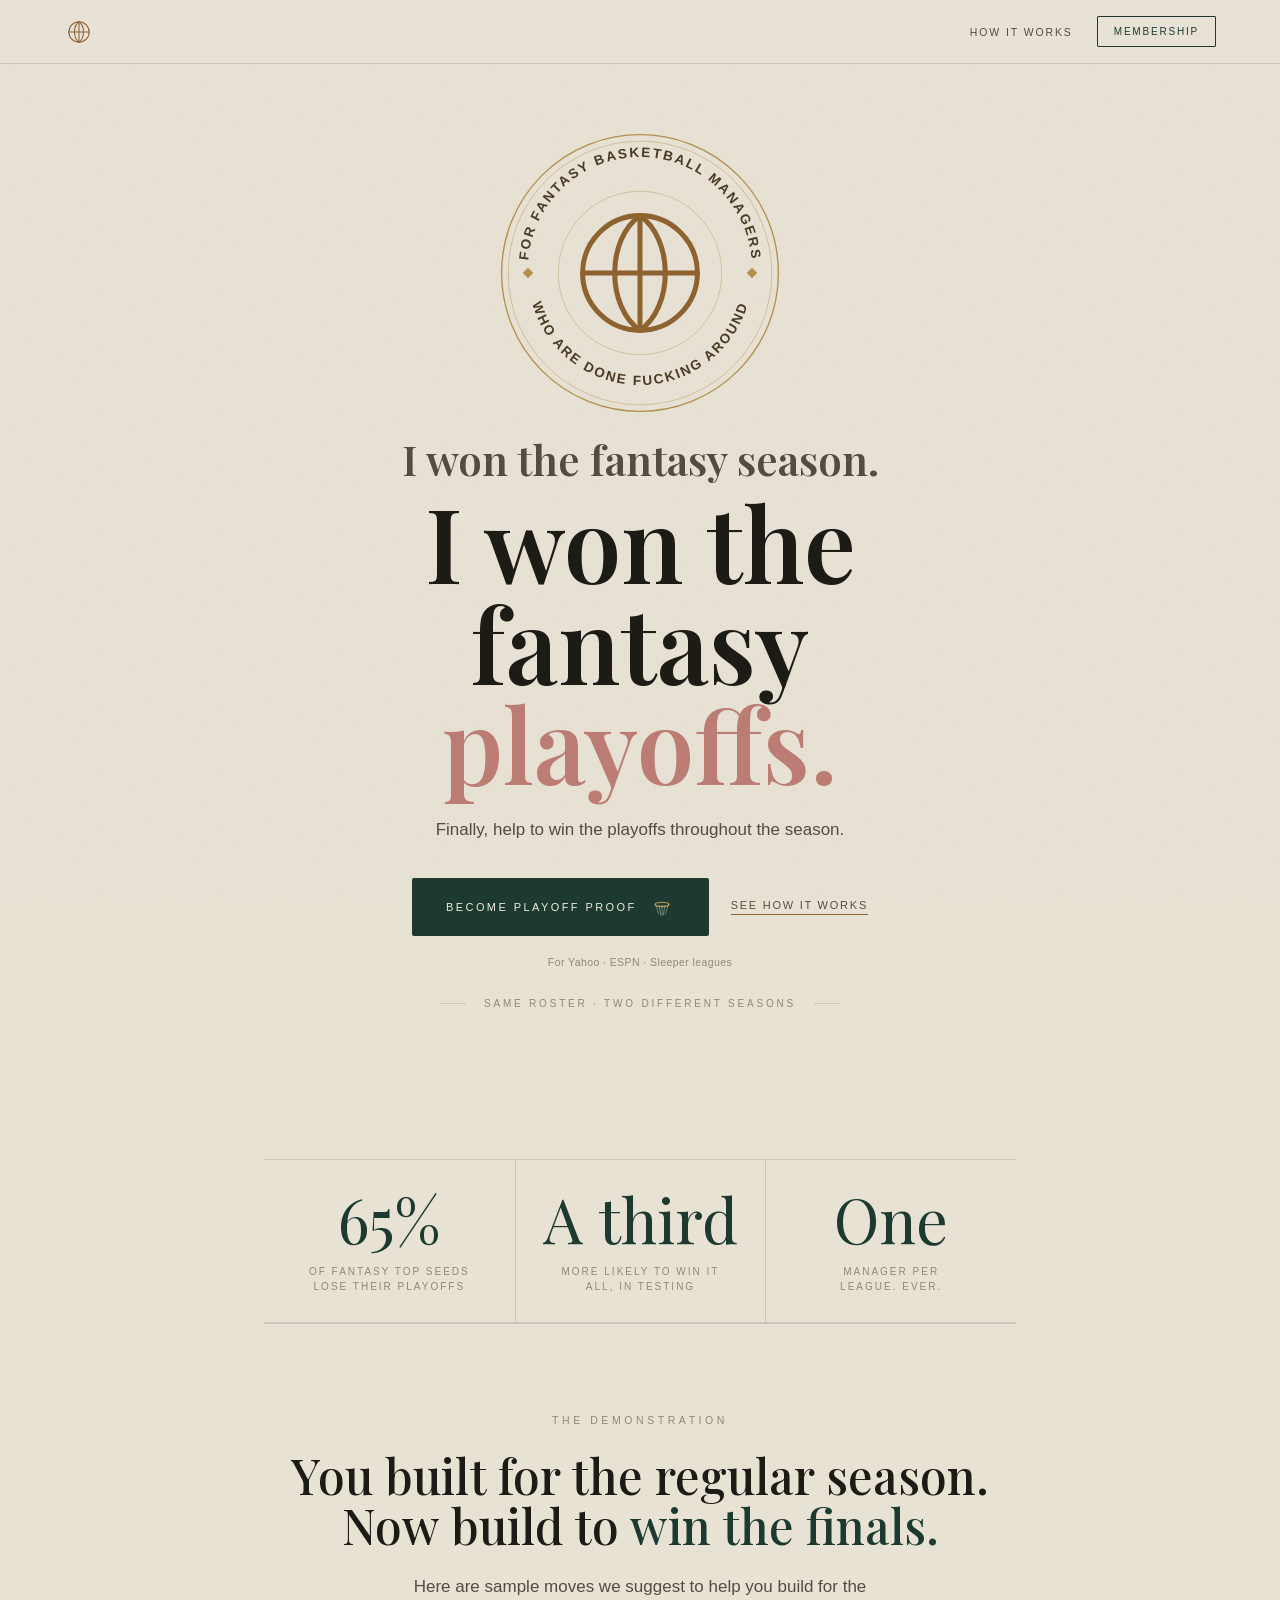
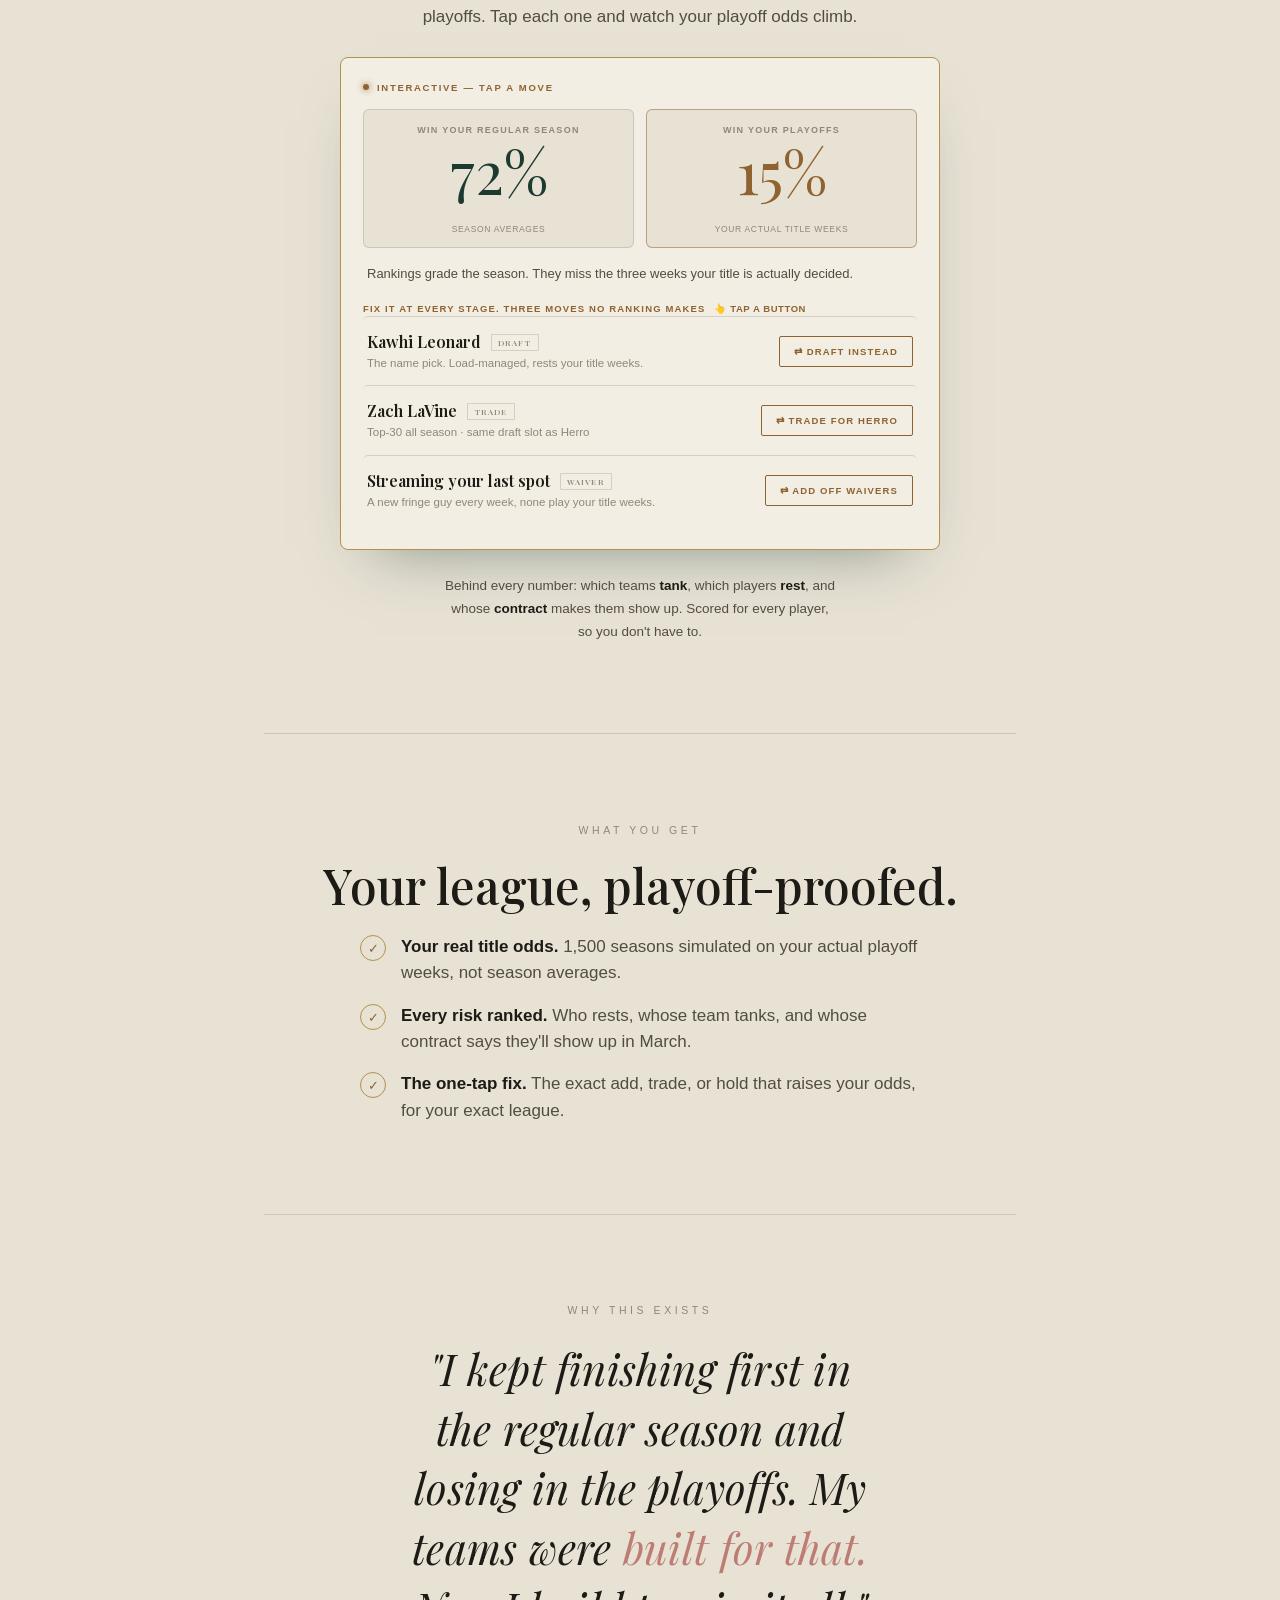
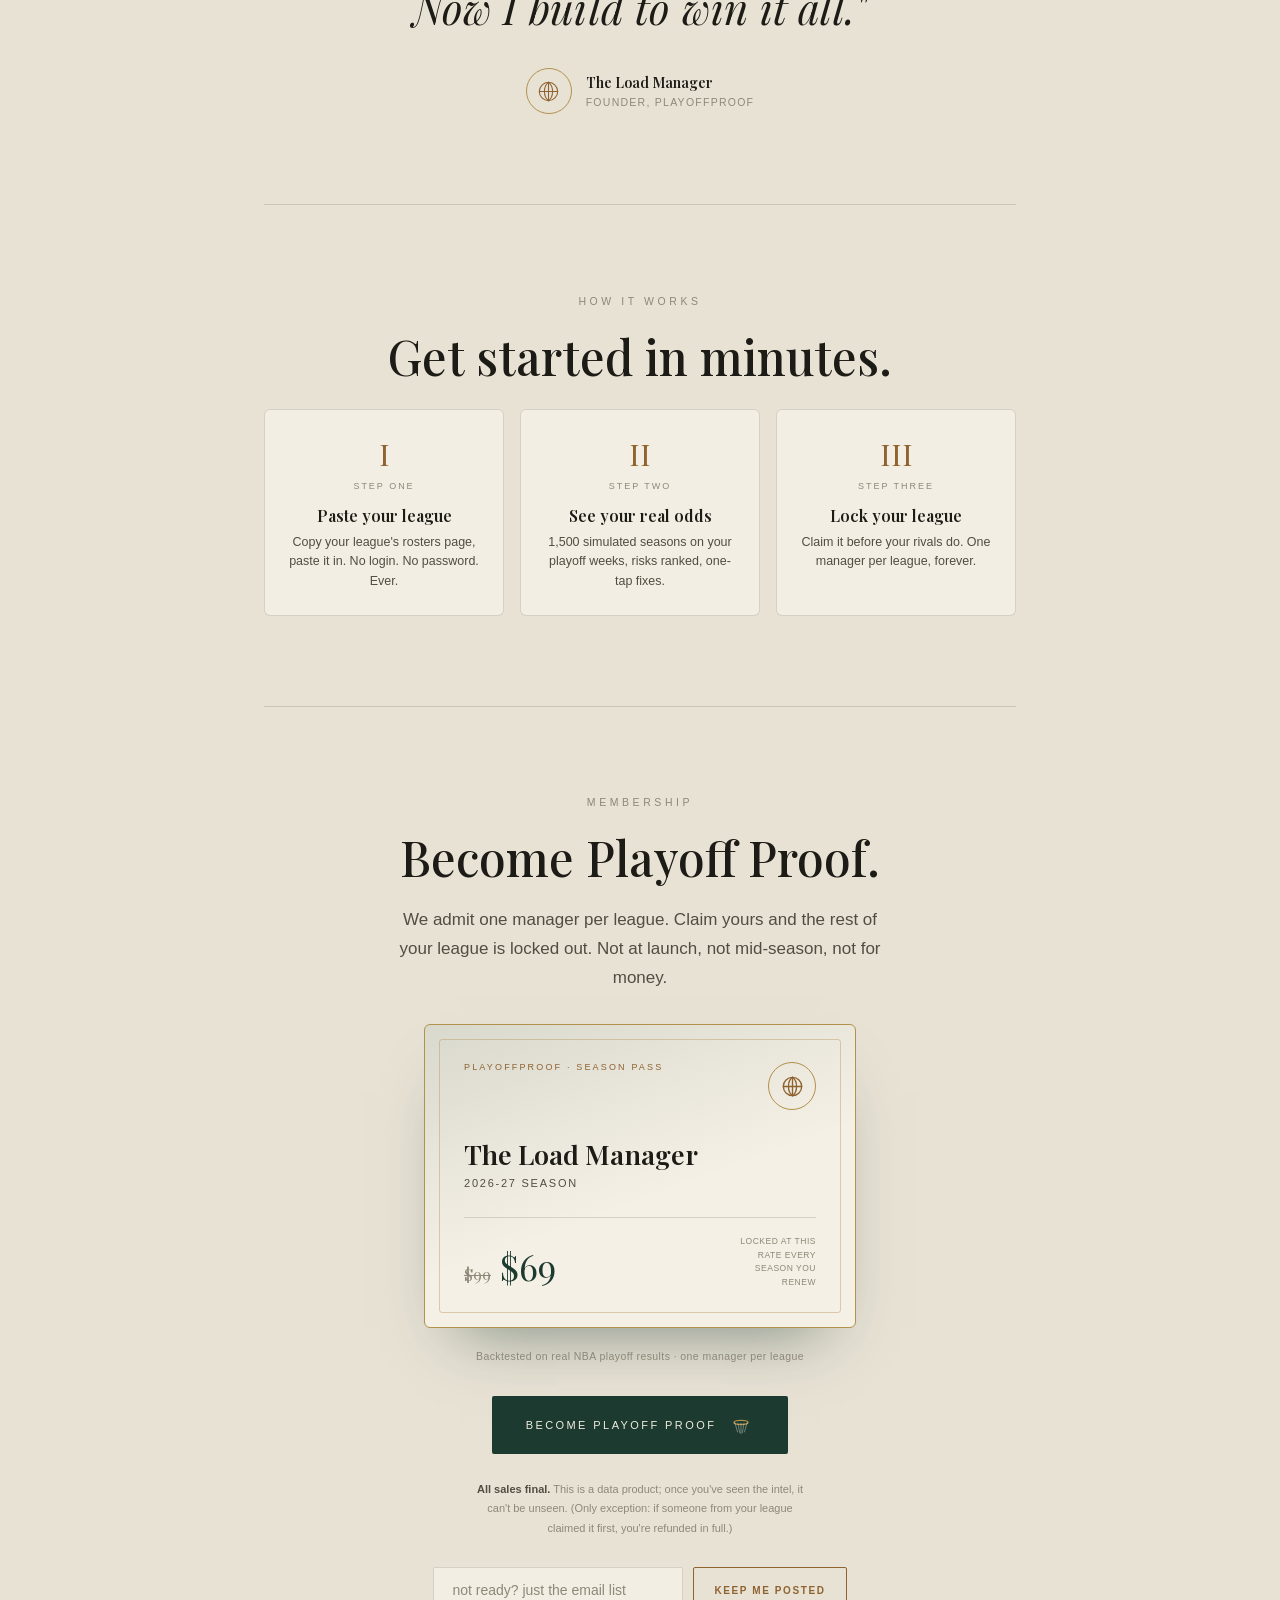
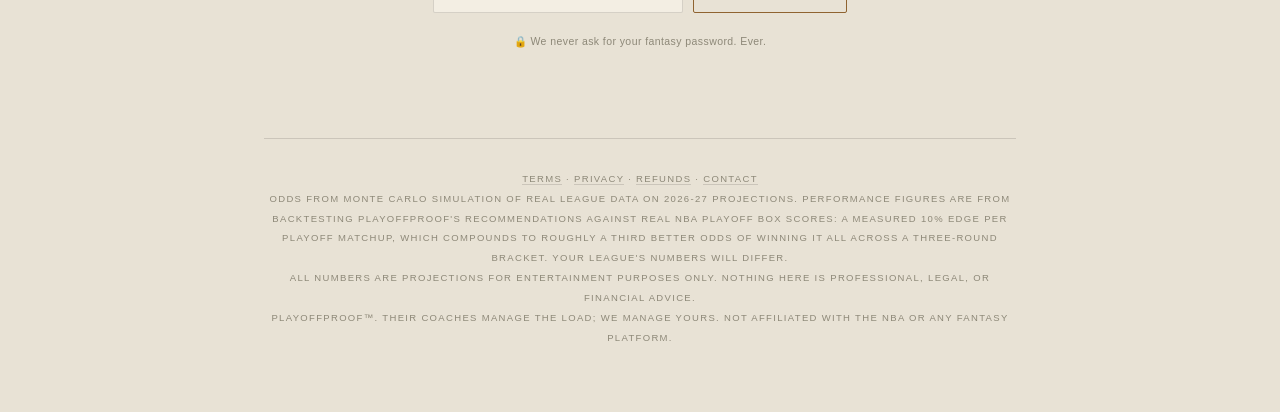
==== commit a40562fa: "Hero: both header lines in the same bold serif (no cursive), sub copy per Brent Co-Authored-By: Clau" ====
--- a/index.html
+++ b/index.html
@@ -218,9 +218,9 @@
    <g class="sep"><path d="M25,106 l4,4 -4,4 -4,-4 z"/><path d="M195,106 l4,4 -4,4 -4,-4 z"/></g>
    <g transform="translate(110,110) scale(1.28) translate(-50,-50)"><g class="seam"><circle cx="50" cy="50" r="34"/><line x1="50" y1="16" x2="50" y2="84"/><line x1="16" y1="50" x2="84" y2="50"/><path d="M50 16 C30 30 30 70 50 84"/><path d="M50 16 C70 30 70 70 50 84"/></g></g>
  </svg></div>
- <p class="script rv d1" style="font-size:clamp(26px,3.6vw,44px);line-height:1;margin-bottom:10px">I won the fantasy season.</p>
+ <p class="rv d1" style="font-family:var(--serif);font-weight:600;font-size:clamp(24px,3.4vw,42px);line-height:1.1;margin-bottom:10px;color:var(--ink2)">I won the fantasy season.</p>
  <h1 class="rv d1">I won the fantasy <span class="rose">playoffs.</span></h1>
- <p class="sub rv d2">The best teams rest their stars for the playoffs. We score who actually shows up when your title is on the line, and hand you the moves that win it.</p>
+ <p class="sub rv d2">Finally, help to win the playoffs throughout the season.</p>
  <div class="cta rv d2"><a class="btn" href="claim.html">Become Playoff Proof <svg class="swish" viewBox="0 0 26 30" aria-hidden="true"><ellipse class="rim" cx="13" cy="12" rx="8" ry="2.4"/><g class="net"><path d="M6,12.5 L9,23"/><path d="M13,13 L13,25"/><path d="M20,12.5 L17,23"/><path d="M9.5,13 L11.5,24"/><path d="M16.5,13 L14.5,24"/></g><g class="ballwrap"><circle class="ball" cx="13" cy="8" r="4.6"/><path class="ballseam" d="M8.4,8 h9.2 M13,3.4 v9.2 M9.7,4.7 C12,7 12,9 10.5,11.5 M16.3,4.7 C14,7 14,9 15.5,11.5"/></g></svg></a><a class="tlink" href="#aha">See how it works</a></div>
  <p class="fine rv d3" style="margin-top:20px">For Yahoo · ESPN · Sleeper leagues</p>
  <div class="rulewd rv d3"><span>Same roster · two different seasons</span></div>
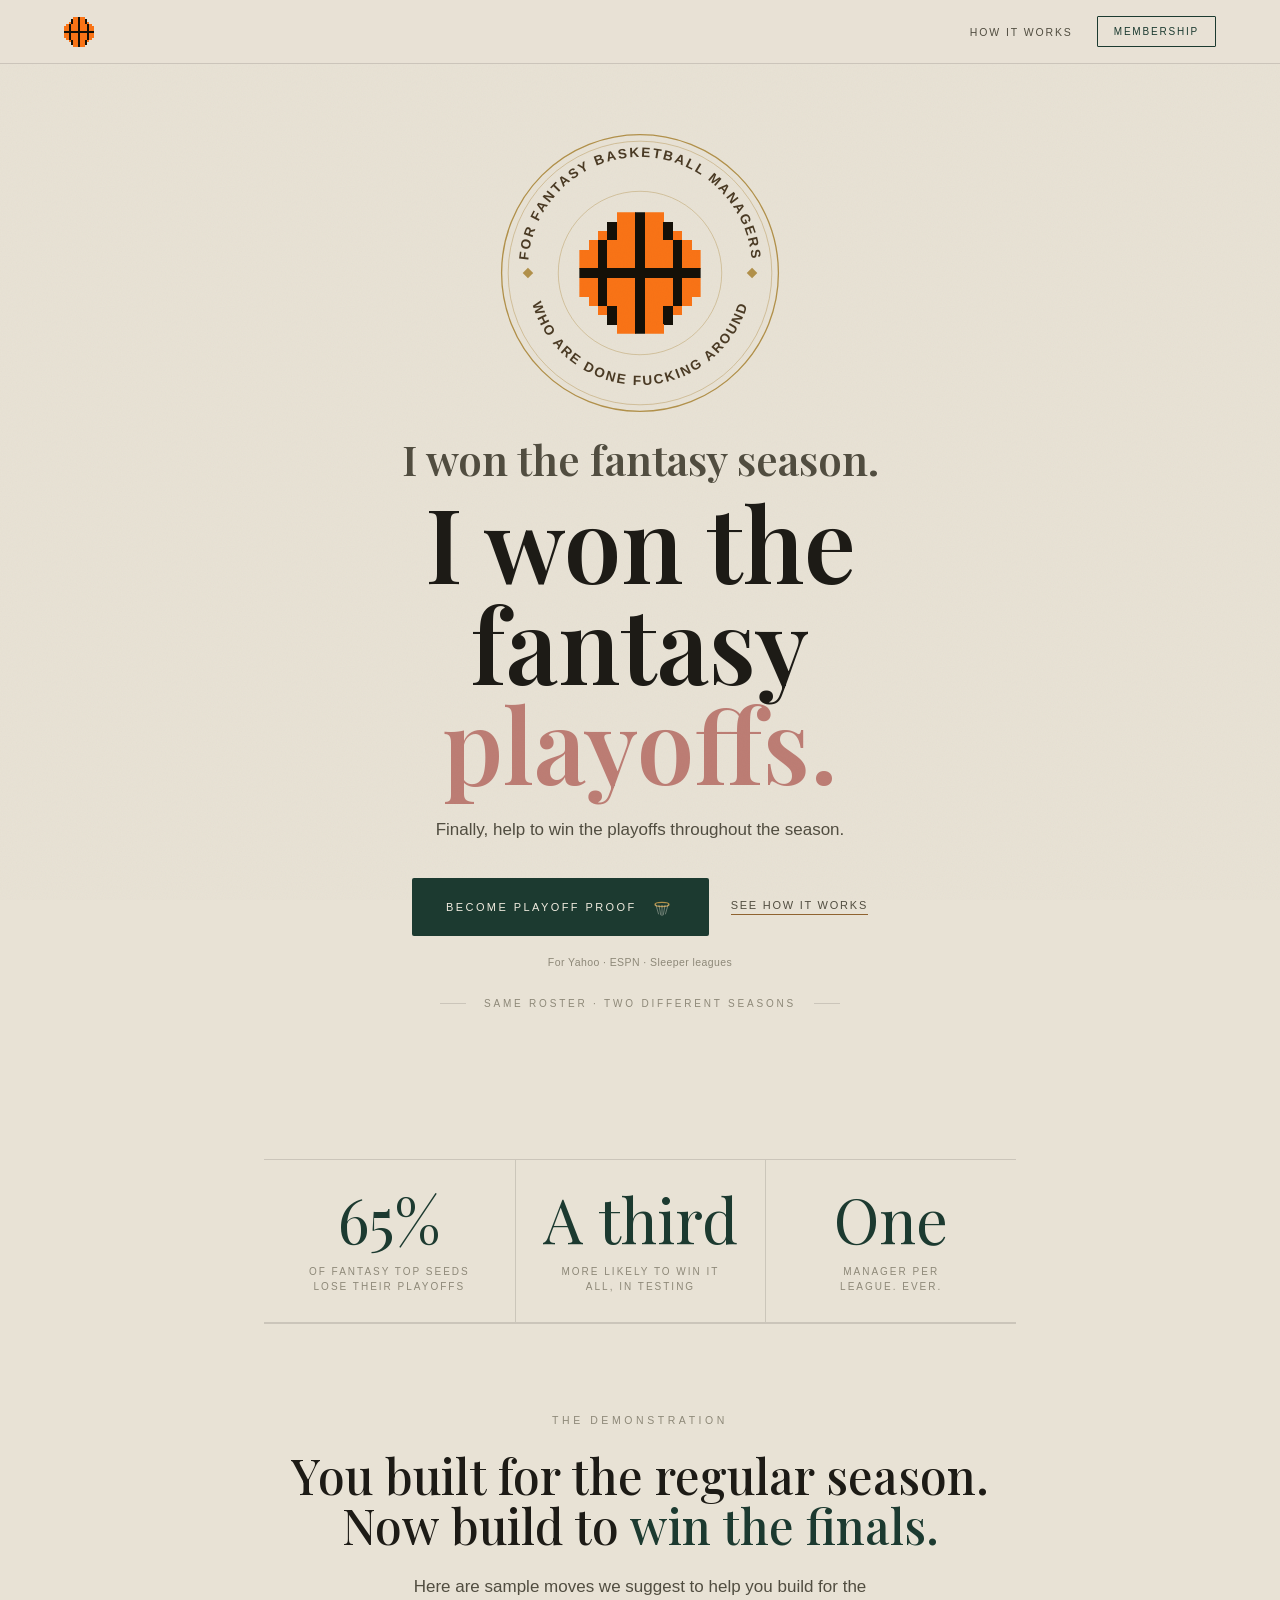
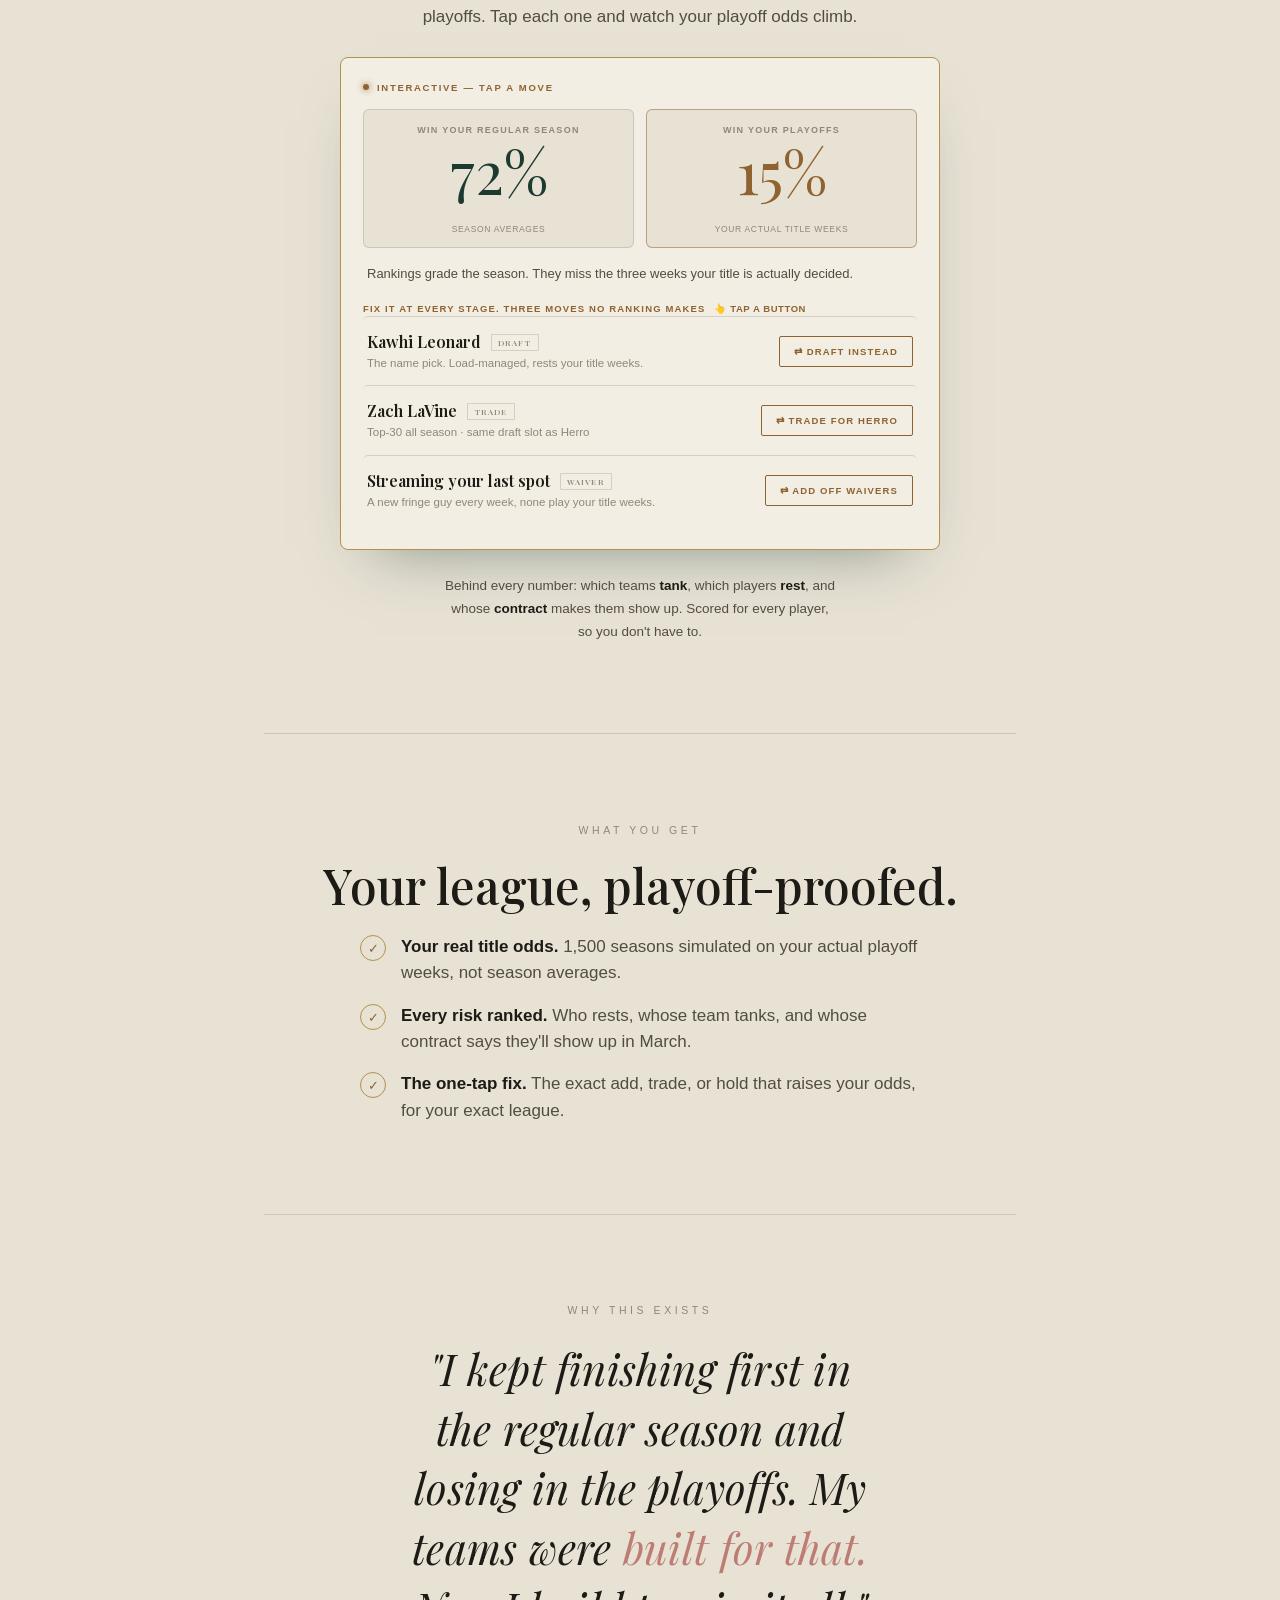
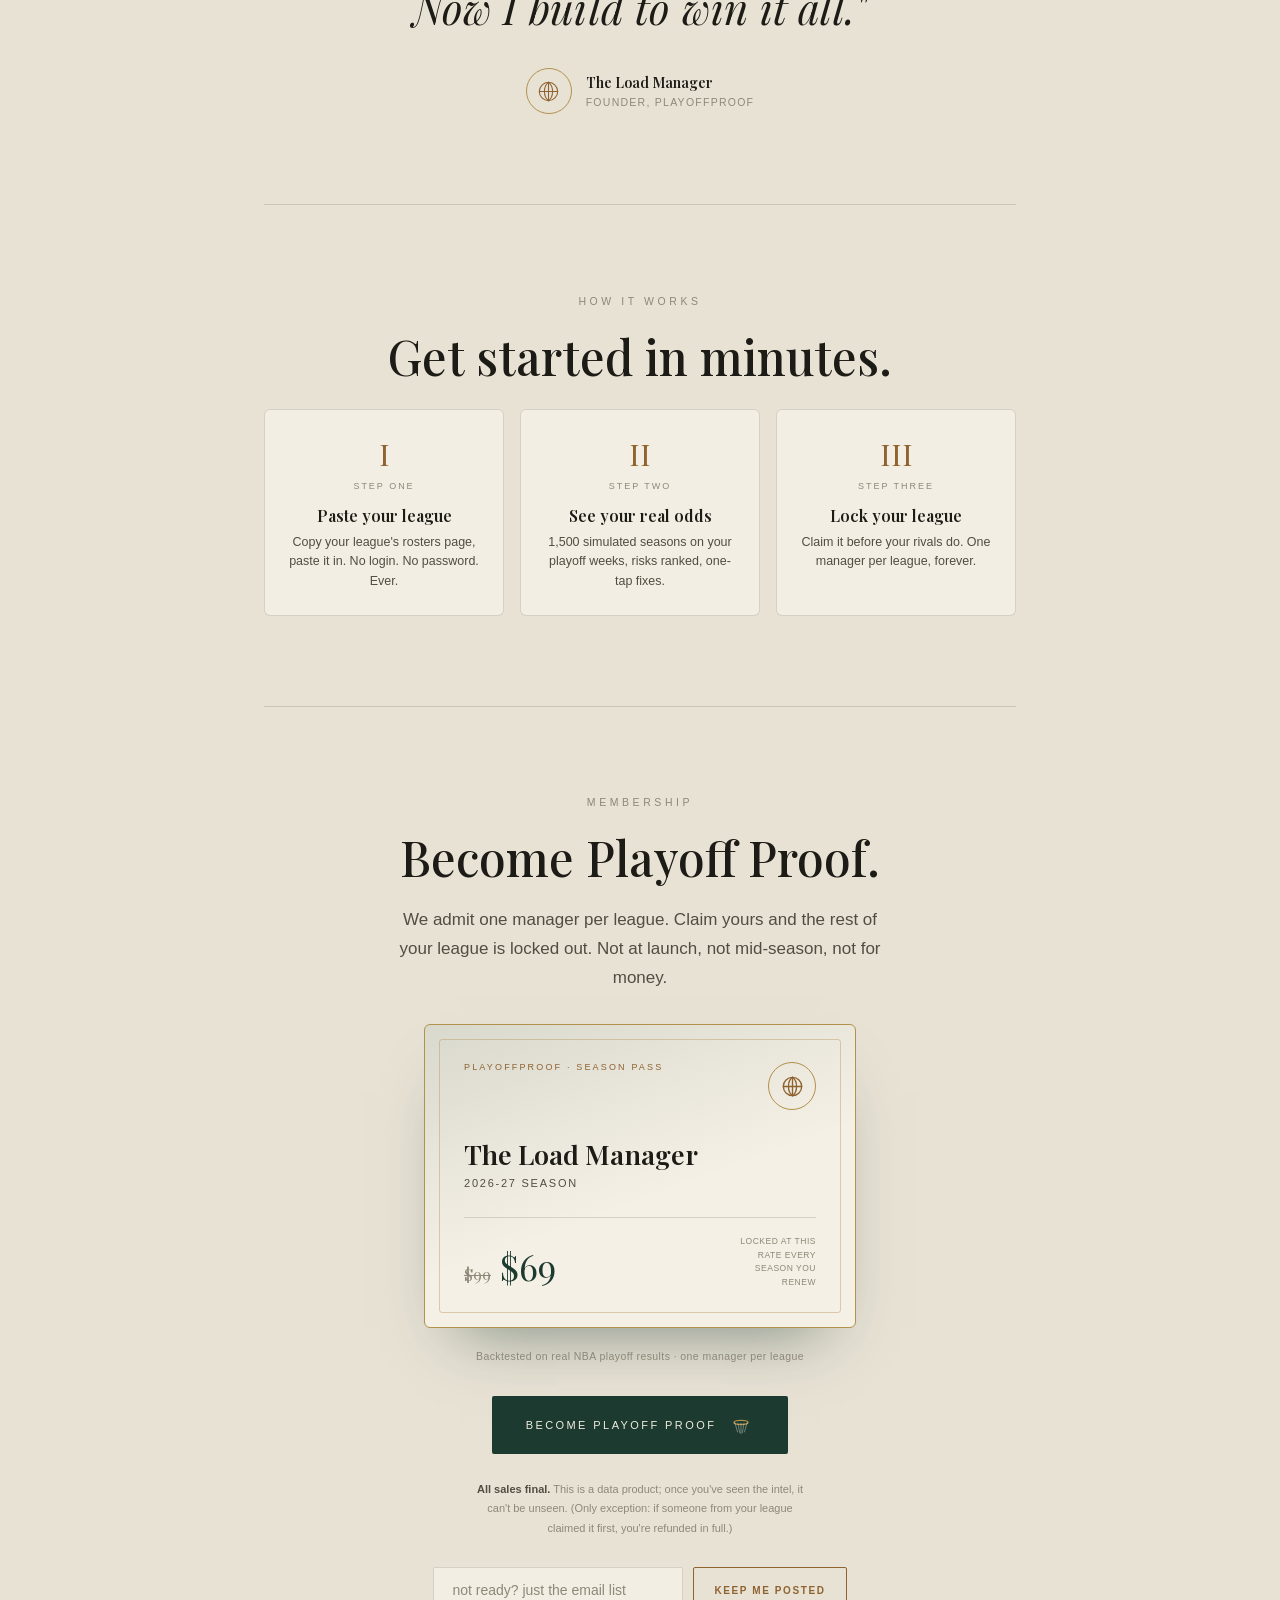
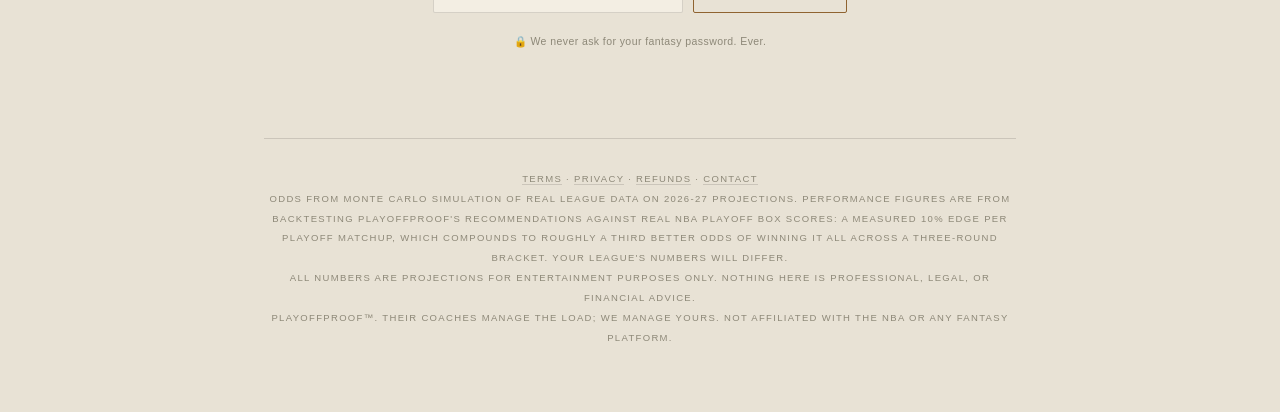
==== commit 74d5d787: "THE pixel basketball as the logo: nav, hero-seal center, favicon (8-bit, crispEdges) Co-Authored-By:" ====
--- a/index.html
+++ b/index.html
@@ -2,7 +2,7 @@
 <html lang="en"><head>
 <meta charset="utf-8"><meta name="viewport" content="width=device-width,initial-scale=1">
 <title>PlayoffProof: Championships are won in the playoffs</title>
-<link rel="icon" href="data:image/svg+xml,%3Csvg%20xmlns='http://www.w3.org/2000/svg'%20viewBox='0%200%20100%20100'%3E%3Ccircle%20cx='50'%20cy='50'%20r='48'%20fill='%23e8e2d5'/%3E%3Cg%20fill='none'%20stroke='%238f6330'%20stroke-width='5'%3E%3Ccircle%20cx='50'%20cy='50'%20r='30'/%3E%3Cline%20x1='50'%20y1='20'%20x2='50'%20y2='80'/%3E%3Cline%20x1='20'%20y1='50'%20x2='80'%20y2='50'/%3E%3Cpath%20d='M50%2020%20C33%2032%2033%2068%2050%2080'/%3E%3Cpath%20d='M50%2020%20C67%2032%2067%2068%2050%2080'/%3E%3C/g%3E%3C/svg%3E">
+<link rel="icon" href="data:image/svg+xml,%3Csvg%20xmlns%3D%27http%3A//www.w3.org/2000/svg%27%20viewBox%3D%270%200%2013%2013%27%20shape-rendering%3D%27crispEdges%27%3E%3Crect%20x%3D%274%27%20y%3D%270%27%20width%3D%271.03%27%20height%3D%271.03%27%20fill%3D%27%23f97316%27/%3E%3Crect%20x%3D%275%27%20y%3D%270%27%20width%3D%271.03%27%20height%3D%271.03%27%20fill%3D%27%23f97316%27/%3E%3Crect%20x%3D%276%27%20y%3D%270%27%20width%3D%271.03%27%20height%3D%271.03%27%20fill%3D%27%23141008%27/%3E%3Crect%20x%3D%277%27%20y%3D%270%27%20width%3D%271.03%27%20height%3D%271.03%27%20fill%3D%27%23f97316%27/%3E%3Crect%20x%3D%278%27%20y%3D%270%27%20width%3D%271.03%27%20height%3D%271.03%27%20fill%3D%27%23f97316%27/%3E%3Crect%20x%3D%273%27%20y%3D%271%27%20width%3D%271.03%27%20height%3D%271.03%27%20fill%3D%27%23141008%27/%3E%3Crect%20x%3D%274%27%20y%3D%271%27%20width%3D%271.03%27%20height%3D%271.03%27%20fill%3D%27%23f97316%27/%3E%3Crect%20x%3D%275%27%20y%3D%271%27%20width%3D%271.03%27%20height%3D%271.03%27%20fill%3D%27%23f97316%27/%3E%3Crect%20x%3D%276%27%20y%3D%271%27%20width%3D%271.03%27%20height%3D%271.03%27%20fill%3D%27%23141008%27/%3E%3Crect%20x%3D%277%27%20y%3D%271%27%20width%3D%271.03%27%20height%3D%271.03%27%20fill%3D%27%23f97316%27/%3E%3Crect%20x%3D%278%27%20y%3D%271%27%20width%3D%271.03%27%20height%3D%271.03%27%20fill%3D%27%23f97316%27/%3E%3Crect%20x%3D%279%27%20y%3D%271%27%20width%3D%271.03%27%20height%3D%271.03%27%20fill%3D%27%23141008%27/%3E%3Crect%20x%3D%272%27%20y%3D%272%27%20width%3D%271.03%27%20height%3D%271.03%27%20fill%3D%27%23f97316%27/%3E%3Crect%20x%3D%273%27%20y%3D%272%27%20width%3D%271.03%27%20height%3D%271.03%27%20fill%3D%27%23141008%27/%3E%3Crect%20x%3D%274%27%20y%3D%272%27%20width%3D%271.03%27%20height%3D%271.03%27%20fill%3D%27%23f97316%27/%3E%3Crect%20x%3D%275%27%20y%3D%272%27%20width%3D%271.03%27%20height%3D%271.03%27%20fill%3D%27%23f97316%27/%3E%3Crect%20x%3D%276%27%20y%3D%272%27%20width%3D%271.03%27%20height%3D%271.03%27%20fill%3D%27%23141008%27/%3E%3Crect%20x%3D%277%27%20y%3D%272%27%20width%3D%271.03%27%20height%3D%271.03%27%20fill%3D%27%23f97316%27/%3E%3Crect%20x%3D%278%27%20y%3D%272%27%20width%3D%271.03%27%20height%3D%271.03%27%20fill%3D%27%23f97316%27/%3E%3Crect%20x%3D%279%27%20y%3D%272%27%20width%3D%271.03%27%20height%3D%271.03%27%20fill%3D%27%23141008%27/%3E%3Crect%20x%3D%2710%27%20y%3D%272%27%20width%3D%271.03%27%20height%3D%271.03%27%20fill%3D%27%23f97316%27/%3E%3Crect%20x%3D%271%27%20y%3D%273%27%20width%3D%271.03%27%20height%3D%271.03%27%20fill%3D%27%23f97316%27/%3E%3Crect%20x%3D%272%27%20y%3D%273%27%20width%3D%271.03%27%20height%3D%271.03%27%20fill%3D%27%23141008%27/%3E%3Crect%20x%3D%273%27%20y%3D%273%27%20width%3D%271.03%27%20height%3D%271.03%27%20fill%3D%27%23f97316%27/%3E%3Crect%20x%3D%274%27%20y%3D%273%27%20width%3D%271.03%27%20height%3D%271.03%27%20fill%3D%27%23f97316%27/%3E%3Crect%20x%3D%275%27%20y%3D%273%27%20width%3D%271.03%27%20height%3D%271.03%27%20fill%3D%27%23f97316%27/%3E%3Crect%20x%3D%276%27%20y%3D%273%27%20width%3D%271.03%27%20height%3D%271.03%27%20fill%3D%27%23141008%27/%3E%3Crect%20x%3D%277%27%20y%3D%273%27%20width%3D%271.03%27%20height%3D%271.03%27%20fill%3D%27%23f97316%27/%3E%3Crect%20x%3D%278%27%20y%3D%273%27%20width%3D%271.03%27%20height%3D%271.03%27%20fill%3D%27%23f97316%27/%3E%3Crect%20x%3D%279%27%20y%3D%273%27%20width%3D%271.03%27%20height%3D%271.03%27%20fill%3D%27%23f97316%27/%3E%3Crect%20x%3D%2710%27%20y%3D%273%27%20width%3D%271.03%27%20height%3D%271.03%27%20fill%3D%27%23141008%27/%3E%3Crect%20x%3D%2711%27%20y%3D%273%27%20width%3D%271.03%27%20height%3D%271.03%27%20fill%3D%27%23f97316%27/%3E%3Crect%20x%3D%270%27%20y%3D%274%27%20width%3D%271.03%27%20height%3D%271.03%27%20fill%3D%27%23f97316%27/%3E%3Crect%20x%3D%271%27%20y%3D%274%27%20width%3D%271.03%27%20height%3D%271.03%27%20fill%3D%27%23f97316%27/%3E%3Crect%20x%3D%272%27%20y%3D%274%27%20width%3D%271.03%27%20height%3D%271.03%27%20fill%3D%27%23141008%27/%3E%3Crect%20x%3D%273%27%20y%3D%274%27%20width%3D%271.03%27%20height%3D%271.03%27%20fill%3D%27%23f97316%27/%3E%3Crect%20x%3D%274%27%20y%3D%274%27%20width%3D%271.03%27%20height%3D%271.03%27%20fill%3D%27%23f97316%27/%3E%3Crect%20x%3D%275%27%20y%3D%274%27%20width%3D%271.03%27%20height%3D%271.03%27%20fill%3D%27%23f97316%27/%3E%3Crect%20x%3D%276%27%20y%3D%274%27%20width%3D%271.03%27%20height%3D%271.03%27%20fill%3D%27%23141008%27/%3E%3Crect%20x%3D%277%27%20y%3D%274%27%20width%3D%271.03%27%20height%3D%271.03%27%20fill%3D%27%23f97316%27/%3E%3Crect%20x%3D%278%27%20y%3D%274%27%20width%3D%271.03%27%20height%3D%271.03%27%20fill%3D%27%23f97316%27/%3E%3Crect%20x%3D%279%27%20y%3D%274%27%20width%3D%271.03%27%20height%3D%271.03%27%20fill%3D%27%23f97316%27/%3E%3Crect%20x%3D%2710%27%20y%3D%274%27%20width%3D%271.03%27%20height%3D%271.03%27%20fill%3D%27%23141008%27/%3E%3Crect%20x%3D%2711%27%20y%3D%274%27%20width%3D%271.03%27%20height%3D%271.03%27%20fill%3D%27%23f97316%27/%3E%3Crect%20x%3D%2712%27%20y%3D%274%27%20width%3D%271.03%27%20height%3D%271.03%27%20fill%3D%27%23f97316%27/%3E%3Crect%20x%3D%270%27%20y%3D%275%27%20width%3D%271.03%27%20height%3D%271.03%27%20fill%3D%27%23f97316%27/%3E%3Crect%20x%3D%271%27%20y%3D%275%27%20width%3D%271.03%27%20height%3D%271.03%27%20fill%3D%27%23f97316%27/%3E%3Crect%20x%3D%272%27%20y%3D%275%27%20width%3D%271.03%27%20height%3D%271.03%27%20fill%3D%27%23141008%27/%3E%3Crect%20x%3D%273%27%20y%3D%275%27%20width%3D%271.03%27%20height%3D%271.03%27%20fill%3D%27%23f97316%27/%3E%3Crect%20x%3D%274%27%20y%3D%275%27%20width%3D%271.03%27%20height%3D%271.03%27%20fill%3D%27%23f97316%27/%3E%3Crect%20x%3D%275%27%20y%3D%275%27%20width%3D%271.03%27%20height%3D%271.03%27%20fill%3D%27%23f97316%27/%3E%3Crect%20x%3D%276%27%20y%3D%275%27%20width%3D%271.03%27%20height%3D%271.03%27%20fill%3D%27%23141008%27/%3E%3Crect%20x%3D%277%27%20y%3D%275%27%20width%3D%271.03%27%20height%3D%271.03%27%20fill%3D%27%23f97316%27/%3E%3Crect%20x%3D%278%27%20y%3D%275%27%20width%3D%271.03%27%20height%3D%271.03%27%20fill%3D%27%23f97316%27/%3E%3Crect%20x%3D%279%27%20y%3D%275%27%20width%3D%271.03%27%20height%3D%271.03%27%20fill%3D%27%23f97316%27/%3E%3Crect%20x%3D%2710%27%20y%3D%275%27%20width%3D%271.03%27%20height%3D%271.03%27%20fill%3D%27%23141008%27/%3E%3Crect%20x%3D%2711%27%20y%3D%275%27%20width%3D%271.03%27%20height%3D%271.03%27%20fill%3D%27%23f97316%27/%3E%3Crect%20x%3D%2712%27%20y%3D%275%27%20width%3D%271.03%27%20height%3D%271.03%27%20fill%3D%27%23f97316%27/%3E%3Crect%20x%3D%270%27%20y%3D%276%27%20width%3D%271.03%27%20height%3D%271.03%27%20fill%3D%27%23141008%27/%3E%3Crect%20x%3D%271%27%20y%3D%276%27%20width%3D%271.03%27%20height%3D%271.03%27%20fill%3D%27%23141008%27/%3E%3Crect%20x%3D%272%27%20y%3D%276%27%20width%3D%271.03%27%20height%3D%271.03%27%20fill%3D%27%23141008%27/%3E%3Crect%20x%3D%273%27%20y%3D%276%27%20width%3D%271.03%27%20height%3D%271.03%27%20fill%3D%27%23141008%27/%3E%3Crect%20x%3D%274%27%20y%3D%276%27%20width%3D%271.03%27%20height%3D%271.03%27%20fill%3D%27%23141008%27/%3E%3Crect%20x%3D%275%27%20y%3D%276%27%20width%3D%271.03%27%20height%3D%271.03%27%20fill%3D%27%23141008%27/%3E%3Crect%20x%3D%276%27%20y%3D%276%27%20width%3D%271.03%27%20height%3D%271.03%27%20fill%3D%27%23141008%27/%3E%3Crect%20x%3D%277%27%20y%3D%276%27%20width%3D%271.03%27%20height%3D%271.03%27%20fill%3D%27%23141008%27/%3E%3Crect%20x%3D%278%27%20y%3D%276%27%20width%3D%271.03%27%20height%3D%271.03%27%20fill%3D%27%23141008%27/%3E%3Crect%20x%3D%279%27%20y%3D%276%27%20width%3D%271.03%27%20height%3D%271.03%27%20fill%3D%27%23141008%27/%3E%3Crect%20x%3D%2710%27%20y%3D%276%27%20width%3D%271.03%27%20height%3D%271.03%27%20fill%3D%27%23141008%27/%3E%3Crect%20x%3D%2711%27%20y%3D%276%27%20width%3D%271.03%27%20height%3D%271.03%27%20fill%3D%27%23141008%27/%3E%3Crect%20x%3D%2712%27%20y%3D%276%27%20width%3D%271.03%27%20height%3D%271.03%27%20fill%3D%27%23141008%27/%3E%3Crect%20x%3D%270%27%20y%3D%277%27%20width%3D%271.03%27%20height%3D%271.03%27%20fill%3D%27%23f97316%27/%3E%3Crect%20x%3D%271%27%20y%3D%277%27%20width%3D%271.03%27%20height%3D%271.03%27%20fill%3D%27%23f97316%27/%3E%3Crect%20x%3D%272%27%20y%3D%277%27%20width%3D%271.03%27%20height%3D%271.03%27%20fill%3D%27%23141008%27/%3E%3Crect%20x%3D%273%27%20y%3D%277%27%20width%3D%271.03%27%20height%3D%271.03%27%20fill%3D%27%23f97316%27/%3E%3Crect%20x%3D%274%27%20y%3D%277%27%20width%3D%271.03%27%20height%3D%271.03%27%20fill%3D%27%23f97316%27/%3E%3Crect%20x%3D%275%27%20y%3D%277%27%20width%3D%271.03%27%20height%3D%271.03%27%20fill%3D%27%23f97316%27/%3E%3Crect%20x%3D%276%27%20y%3D%277%27%20width%3D%271.03%27%20height%3D%271.03%27%20fill%3D%27%23141008%27/%3E%3Crect%20x%3D%277%27%20y%3D%277%27%20width%3D%271.03%27%20height%3D%271.03%27%20fill%3D%27%23f97316%27/%3E%3Crect%20x%3D%278%27%20y%3D%277%27%20width%3D%271.03%27%20height%3D%271.03%27%20fill%3D%27%23f97316%27/%3E%3Crect%20x%3D%279%27%20y%3D%277%27%20width%3D%271.03%27%20height%3D%271.03%27%20fill%3D%27%23f97316%27/%3E%3Crect%20x%3D%2710%27%20y%3D%277%27%20width%3D%271.03%27%20height%3D%271.03%27%20fill%3D%27%23141008%27/%3E%3Crect%20x%3D%2711%27%20y%3D%277%27%20width%3D%271.03%27%20height%3D%271.03%27%20fill%3D%27%23f97316%27/%3E%3Crect%20x%3D%2712%27%20y%3D%277%27%20width%3D%271.03%27%20height%3D%271.03%27%20fill%3D%27%23f97316%27/%3E%3Crect%20x%3D%270%27%20y%3D%278%27%20width%3D%271.03%27%20height%3D%271.03%27%20fill%3D%27%23f97316%27/%3E%3Crect%20x%3D%271%27%20y%3D%278%27%20width%3D%271.03%27%20height%3D%271.03%27%20fill%3D%27%23f97316%27/%3E%3Crect%20x%3D%272%27%20y%3D%278%27%20width%3D%271.03%27%20height%3D%271.03%27%20fill%3D%27%23141008%27/%3E%3Crect%20x%3D%273%27%20y%3D%278%27%20width%3D%271.03%27%20height%3D%271.03%27%20fill%3D%27%23f97316%27/%3E%3Crect%20x%3D%274%27%20y%3D%278%27%20width%3D%271.03%27%20height%3D%271.03%27%20fill%3D%27%23f97316%27/%3E%3Crect%20x%3D%275%27%20y%3D%278%27%20width%3D%271.03%27%20height%3D%271.03%27%20fill%3D%27%23f97316%27/%3E%3Crect%20x%3D%276%27%20y%3D%278%27%20width%3D%271.03%27%20height%3D%271.03%27%20fill%3D%27%23141008%27/%3E%3Crect%20x%3D%277%27%20y%3D%278%27%20width%3D%271.03%27%20height%3D%271.03%27%20fill%3D%27%23f97316%27/%3E%3Crect%20x%3D%278%27%20y%3D%278%27%20width%3D%271.03%27%20height%3D%271.03%27%20fill%3D%27%23f97316%27/%3E%3Crect%20x%3D%279%27%20y%3D%278%27%20width%3D%271.03%27%20height%3D%271.03%27%20fill%3D%27%23f97316%27/%3E%3Crect%20x%3D%2710%27%20y%3D%278%27%20width%3D%271.03%27%20height%3D%271.03%27%20fill%3D%27%23141008%27/%3E%3Crect%20x%3D%2711%27%20y%3D%278%27%20width%3D%271.03%27%20height%3D%271.03%27%20fill%3D%27%23f97316%27/%3E%3Crect%20x%3D%2712%27%20y%3D%278%27%20width%3D%271.03%27%20height%3D%271.03%27%20fill%3D%27%23f97316%27/%3E%3Crect%20x%3D%271%27%20y%3D%279%27%20width%3D%271.03%27%20height%3D%271.03%27%20fill%3D%27%23f97316%27/%3E%3Crect%20x%3D%272%27%20y%3D%279%27%20width%3D%271.03%27%20height%3D%271.03%27%20fill%3D%27%23141008%27/%3E%3Crect%20x%3D%273%27%20y%3D%279%27%20width%3D%271.03%27%20height%3D%271.03%27%20fill%3D%27%23f97316%27/%3E%3Crect%20x%3D%274%27%20y%3D%279%27%20width%3D%271.03%27%20height%3D%271.03%27%20fill%3D%27%23f97316%27/%3E%3Crect%20x%3D%275%27%20y%3D%279%27%20width%3D%271.03%27%20height%3D%271.03%27%20fill%3D%27%23f97316%27/%3E%3Crect%20x%3D%276%27%20y%3D%279%27%20width%3D%271.03%27%20height%3D%271.03%27%20fill%3D%27%23141008%27/%3E%3Crect%20x%3D%277%27%20y%3D%279%27%20width%3D%271.03%27%20height%3D%271.03%27%20fill%3D%27%23f97316%27/%3E%3Crect%20x%3D%278%27%20y%3D%279%27%20width%3D%271.03%27%20height%3D%271.03%27%20fill%3D%27%23f97316%27/%3E%3Crect%20x%3D%279%27%20y%3D%279%27%20width%3D%271.03%27%20height%3D%271.03%27%20fill%3D%27%23f97316%27/%3E%3Crect%20x%3D%2710%27%20y%3D%279%27%20width%3D%271.03%27%20height%3D%271.03%27%20fill%3D%27%23141008%27/%3E%3Crect%20x%3D%2711%27%20y%3D%279%27%20width%3D%271.03%27%20height%3D%271.03%27%20fill%3D%27%23f97316%27/%3E%3Crect%20x%3D%272%27%20y%3D%2710%27%20width%3D%271.03%27%20height%3D%271.03%27%20fill%3D%27%23f97316%27/%3E%3Crect%20x%3D%273%27%20y%3D%2710%27%20width%3D%271.03%27%20height%3D%271.03%27%20fill%3D%27%23141008%27/%3E%3Crect%20x%3D%274%27%20y%3D%2710%27%20width%3D%271.03%27%20height%3D%271.03%27%20fill%3D%27%23f97316%27/%3E%3Crect%20x%3D%275%27%20y%3D%2710%27%20width%3D%271.03%27%20height%3D%271.03%27%20fill%3D%27%23f97316%27/%3E%3Crect%20x%3D%276%27%20y%3D%2710%27%20width%3D%271.03%27%20height%3D%271.03%27%20fill%3D%27%23141008%27/%3E%3Crect%20x%3D%277%27%20y%3D%2710%27%20width%3D%271.03%27%20height%3D%271.03%27%20fill%3D%27%23f97316%27/%3E%3Crect%20x%3D%278%27%20y%3D%2710%27%20width%3D%271.03%27%20height%3D%271.03%27%20fill%3D%27%23f97316%27/%3E%3Crect%20x%3D%279%27%20y%3D%2710%27%20width%3D%271.03%27%20height%3D%271.03%27%20fill%3D%27%23141008%27/%3E%3Crect%20x%3D%2710%27%20y%3D%2710%27%20width%3D%271.03%27%20height%3D%271.03%27%20fill%3D%27%23f97316%27/%3E%3Crect%20x%3D%273%27%20y%3D%2711%27%20width%3D%271.03%27%20height%3D%271.03%27%20fill%3D%27%23141008%27/%3E%3Crect%20x%3D%274%27%20y%3D%2711%27%20width%3D%271.03%27%20height%3D%271.03%27%20fill%3D%27%23f97316%27/%3E%3Crect%20x%3D%275%27%20y%3D%2711%27%20width%3D%271.03%27%20height%3D%271.03%27%20fill%3D%27%23f97316%27/%3E%3Crect%20x%3D%276%27%20y%3D%2711%27%20width%3D%271.03%27%20height%3D%271.03%27%20fill%3D%27%23141008%27/%3E%3Crect%20x%3D%277%27%20y%3D%2711%27%20width%3D%271.03%27%20height%3D%271.03%27%20fill%3D%27%23f97316%27/%3E%3Crect%20x%3D%278%27%20y%3D%2711%27%20width%3D%271.03%27%20height%3D%271.03%27%20fill%3D%27%23f97316%27/%3E%3Crect%20x%3D%279%27%20y%3D%2711%27%20width%3D%271.03%27%20height%3D%271.03%27%20fill%3D%27%23141008%27/%3E%3Crect%20x%3D%274%27%20y%3D%2712%27%20width%3D%271.03%27%20height%3D%271.03%27%20fill%3D%27%23f97316%27/%3E%3Crect%20x%3D%275%27%20y%3D%2712%27%20width%3D%271.03%27%20height%3D%271.03%27%20fill%3D%27%23f97316%27/%3E%3Crect%20x%3D%276%27%20y%3D%2712%27%20width%3D%271.03%27%20height%3D%271.03%27%20fill%3D%27%23141008%27/%3E%3Crect%20x%3D%277%27%20y%3D%2712%27%20width%3D%271.03%27%20height%3D%271.03%27%20fill%3D%27%23f97316%27/%3E%3Crect%20x%3D%278%27%20y%3D%2712%27%20width%3D%271.03%27%20height%3D%271.03%27%20fill%3D%27%23f97316%27/%3E%3C/svg%3E">
 <meta name="description" content="You win the regular season every year. Then the playoffs take it. PlayoffProof simulates your fantasy playoffs (rest, shutdowns, contract incentives and real schedules) from draft day through the title, updated daily all season.">
 <meta property="og:title" content="PlayoffProof: Championships are won in the playoffs">
 <meta property="og:description" content="65% of top seeds still lose their fantasy playoffs. PlayoffProof scores who actually shows up when your title is on the line. One manager per league.">
@@ -199,7 +199,7 @@
 
 <nav>
  <div class="brand" aria-label="PlayoffProof">
-  <svg viewBox="0 0 100 100" role="img" aria-label="PlayoffProof"><g fill="none" stroke="#8f6330" stroke-width="3.6" stroke-linecap="round"><circle cx="50" cy="50" r="34"/><line x1="50" y1="16" x2="50" y2="84"/><line x1="16" y1="50" x2="84" y2="50"/><path d="M50 16 C30 30 30 70 50 84"/><path d="M50 16 C70 30 70 70 50 84"/></g></svg>
+  <img src="ball.svg" alt="PlayoffProof" style="width:30px;height:30px;image-rendering:pixelated;display:block">
  </div>
  <div class="r"><a href="#how" class="hideM">How it works</a><a href="#member" class="chip">Membership</a></div>
 </nav>
@@ -216,7 +216,7 @@
    <text class="sealtxt"><textPath href="#arcTop" startOffset="50%" text-anchor="middle">For fantasy basketball managers</textPath></text>
    <text class="sealtxt"><textPath href="#arcBot" startOffset="50%" text-anchor="middle">who are done fucking around</textPath></text>
    <g class="sep"><path d="M25,106 l4,4 -4,4 -4,-4 z"/><path d="M195,106 l4,4 -4,4 -4,-4 z"/></g>
-   <g transform="translate(110,110) scale(1.28) translate(-50,-50)"><g class="seam"><circle cx="50" cy="50" r="34"/><line x1="50" y1="16" x2="50" y2="84"/><line x1="16" y1="50" x2="84" y2="50"/><path d="M50 16 C30 30 30 70 50 84"/><path d="M50 16 C70 30 70 70 50 84"/></g></g>
+   <image href="ball.svg" x="64" y="64" width="92" height="92" style="image-rendering:pixelated"/>
  </svg></div>
  <p class="rv d1" style="font-family:var(--serif);font-weight:600;font-size:clamp(24px,3.4vw,42px);line-height:1.1;margin-bottom:10px;color:var(--ink2)">I won the fantasy season.</p>
  <h1 class="rv d1">I won the fantasy <span class="rose">playoffs.</span></h1>
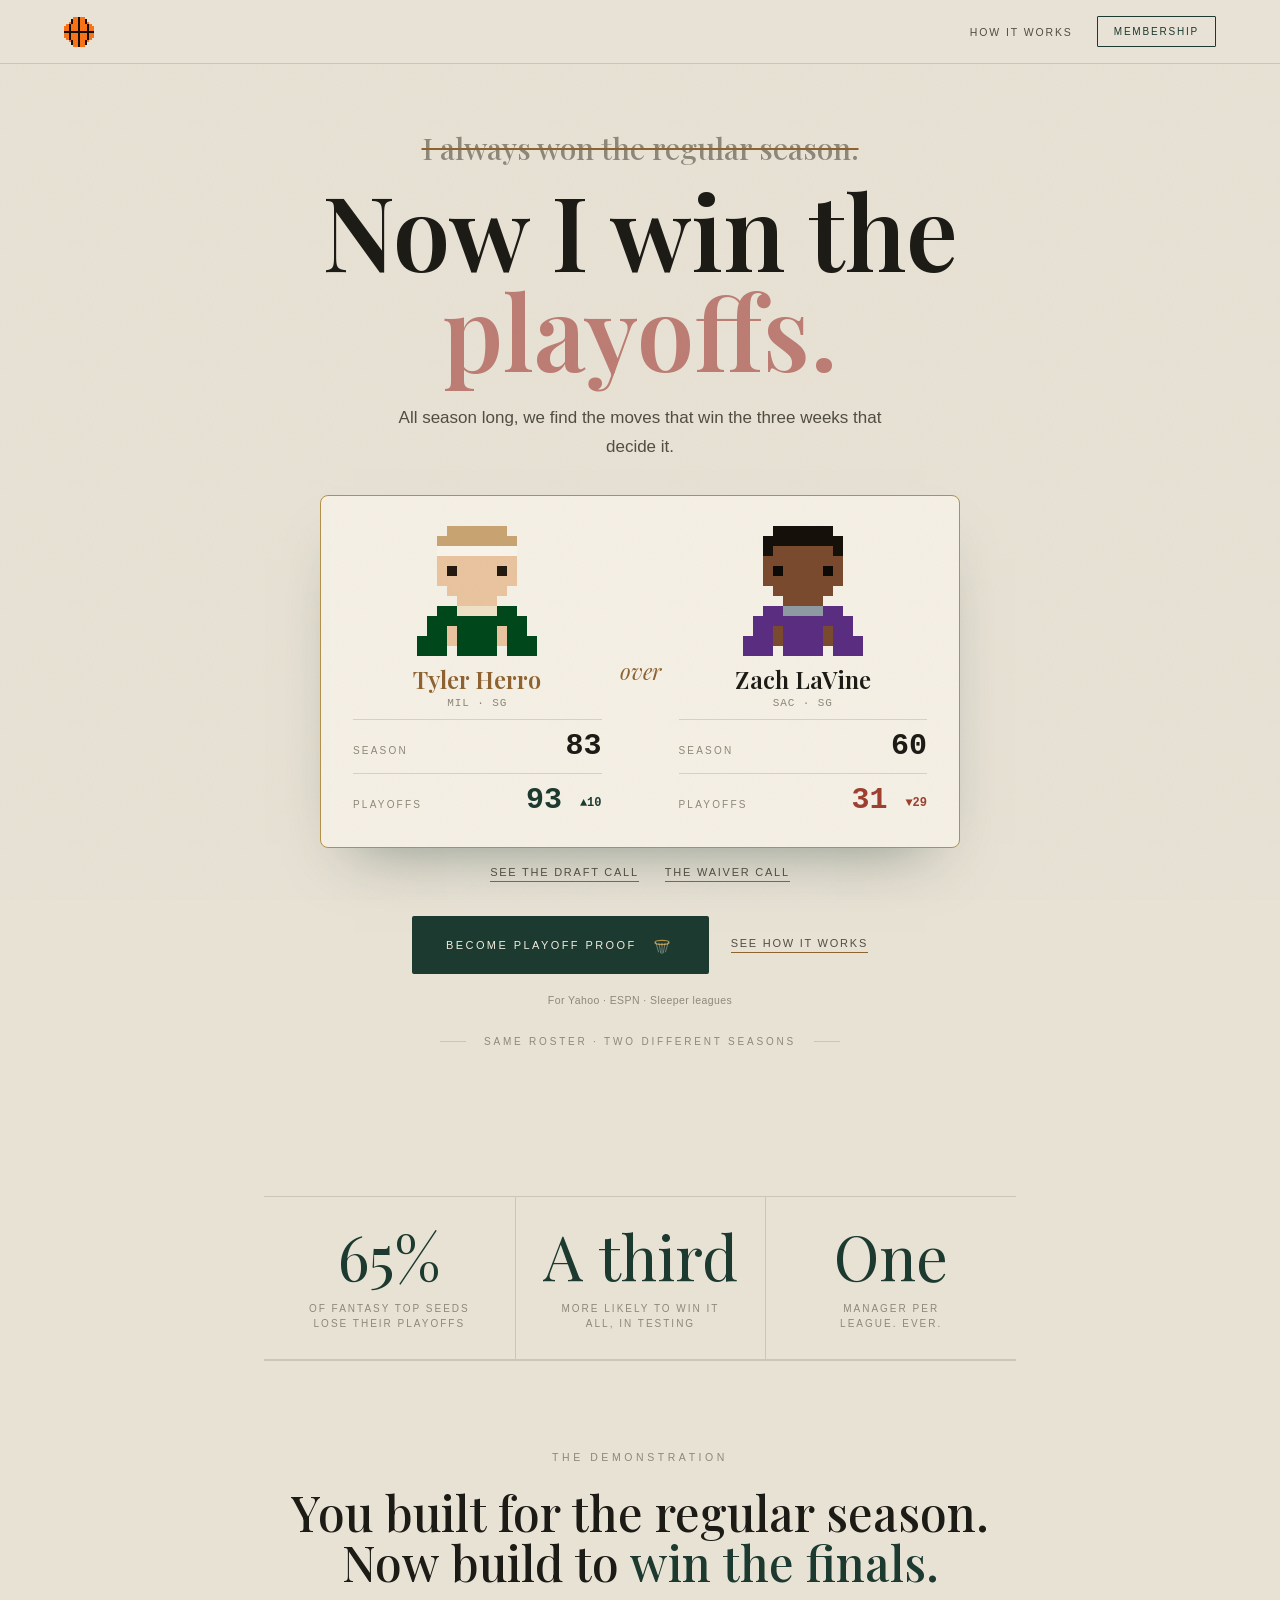
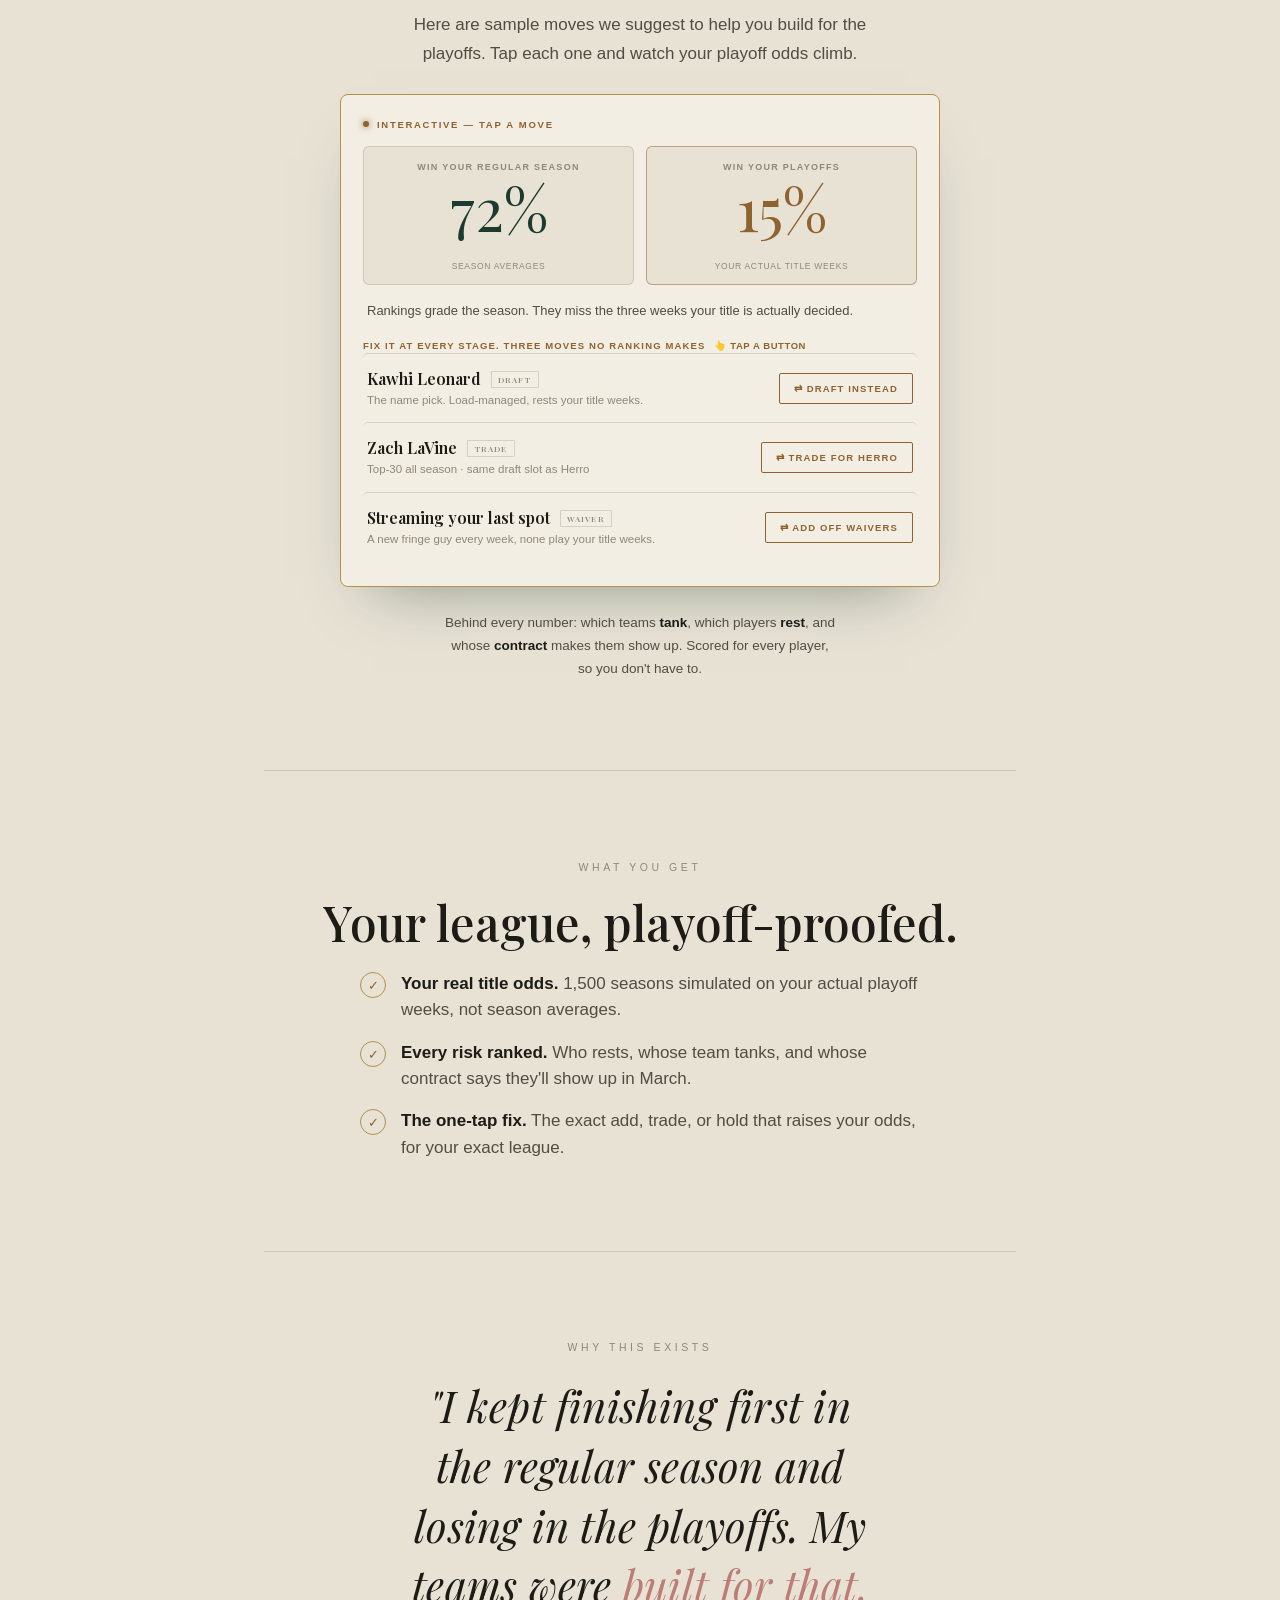
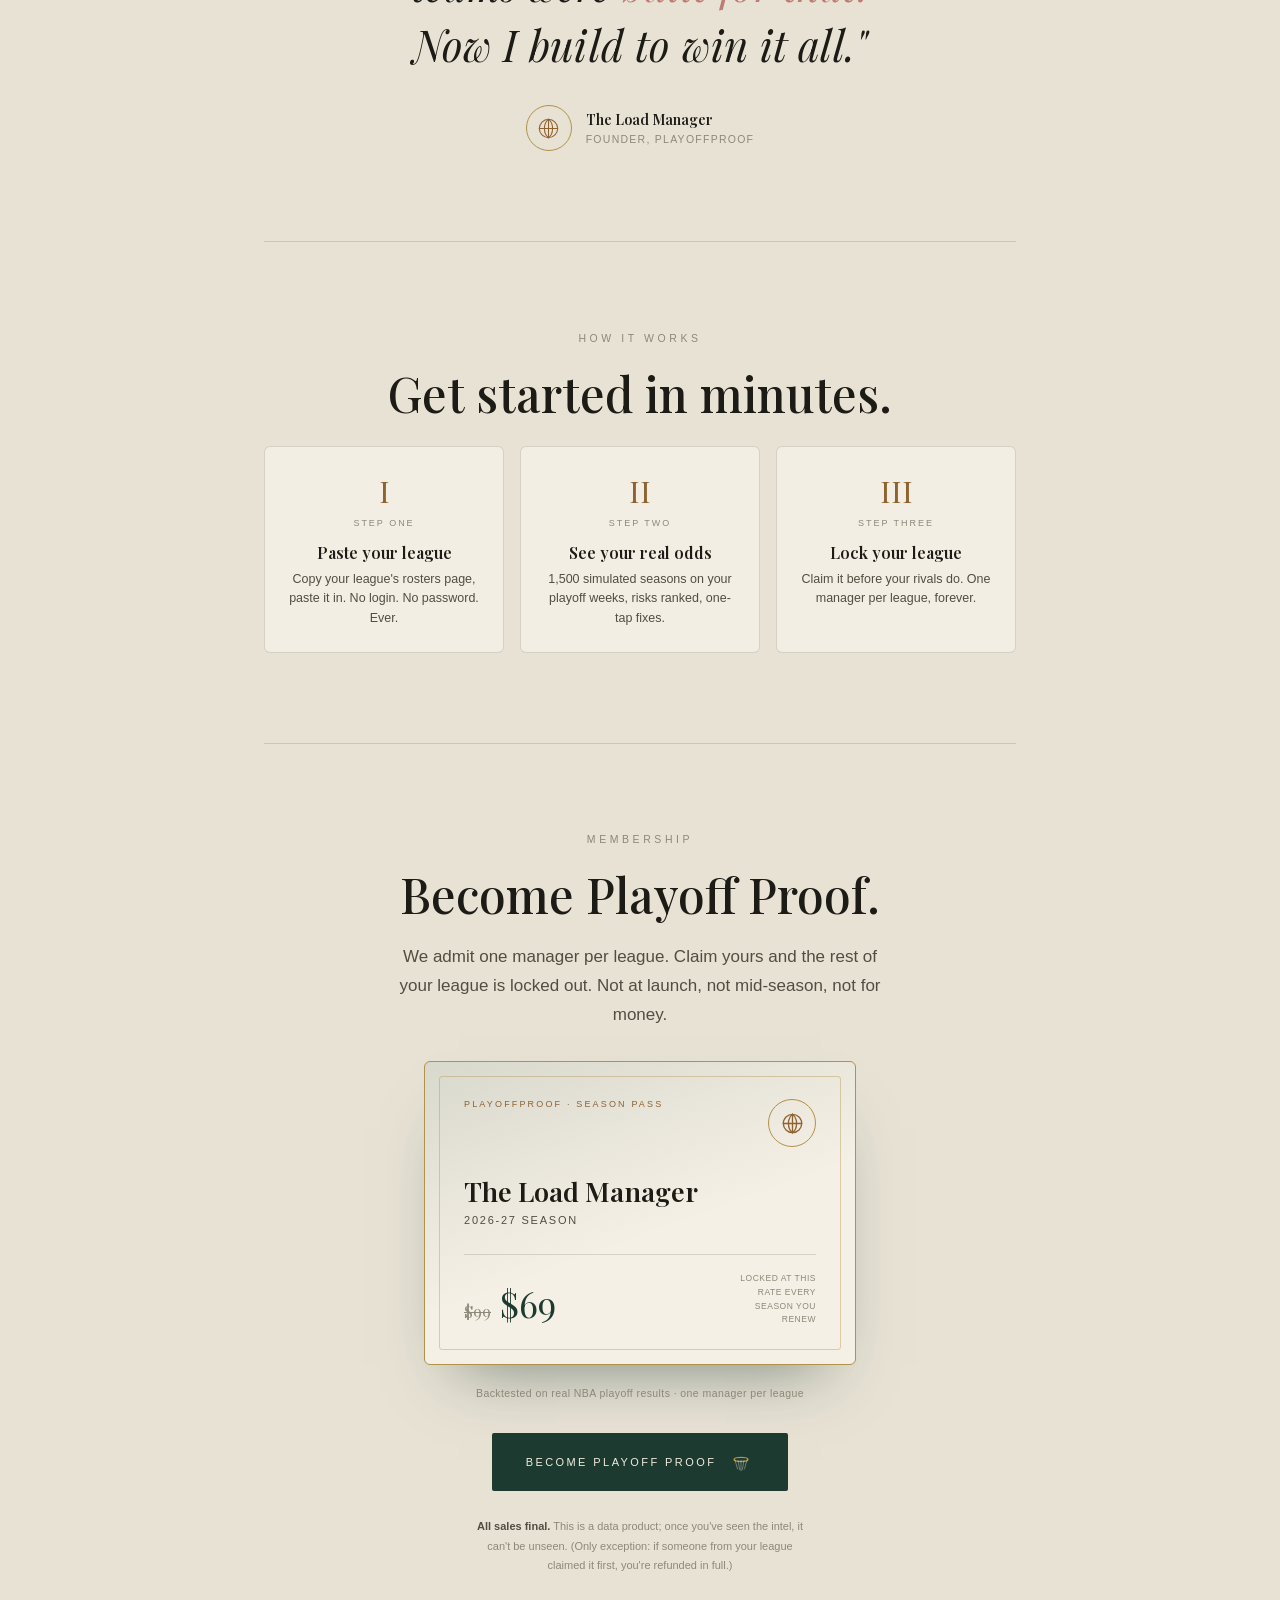
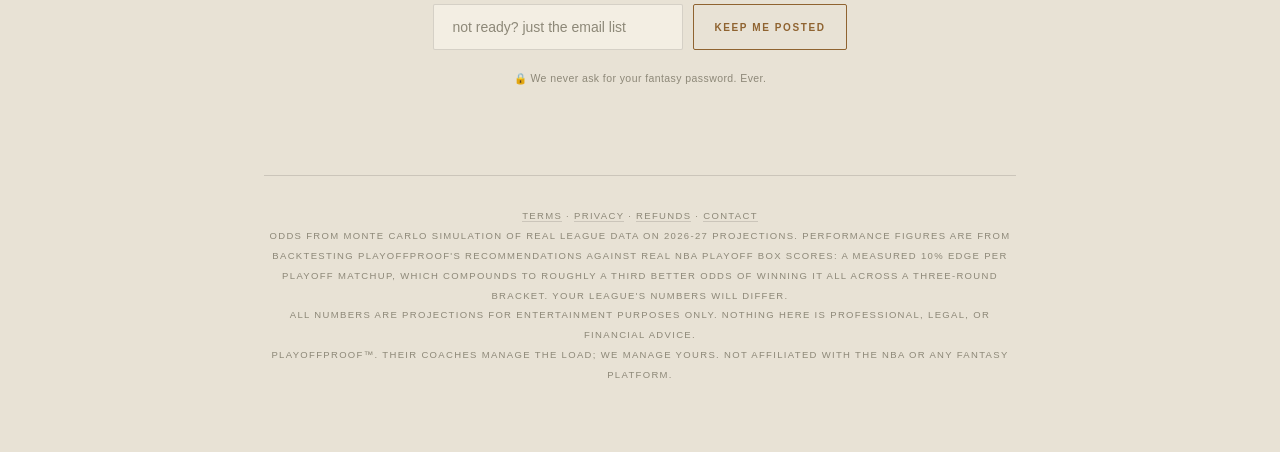
==== commit 9a2683ba: "Ship approved hero: struck 'always won the regular season' -> 'Now I win the playoffs.', native crea" ====
--- a/index.html
+++ b/index.html
@@ -193,6 +193,25 @@
 footer a{color:var(--muted);text-decoration:none;border-bottom:1px solid var(--rule)}
 footer a:hover{color:var(--ink)}
 @media (max-width:640px){nav .r a.hideM{display:none}}
+
+/* T1 strike line */
+.was{font-family:var(--serif);font-weight:500;font-size:clamp(19px,2.4vw,30px);color:var(--muted);margin-bottom:12px;text-decoration:line-through;text-decoration-color:var(--cognac);text-decoration-thickness:2px}
+/* native duel card */
+.duel{display:grid;grid-template-columns:1fr auto 1fr;gap:10px;align-items:stretch;max-width:640px;margin:34px auto 0;background:var(--card);border:1px solid var(--gold);border-radius:8px;padding:26px 24px;box-shadow:0 30px 60px -34px rgba(28,58,48,.5);text-align:center}
+.dside{padding:4px 8px}
+.dside.win .dname{color:var(--cognac)}
+.dav{display:flex;justify-content:center;margin-bottom:10px}
+.dname{font-family:var(--serif);font-weight:600;font-size:clamp(18px,2.2vw,24px);line-height:1.1}
+.dteam{font-family:ui-monospace,Menlo,monospace;font-size:11px;color:var(--muted);letter-spacing:.08em;margin-top:4px}
+.dr{display:flex;justify-content:space-between;align-items:baseline;border-top:1px solid var(--rule);margin-top:10px;padding-top:9px}
+.dr span{font-size:10px;letter-spacing:.22em;text-transform:uppercase;color:var(--muted)}
+.dr b{font-family:ui-monospace,Menlo,monospace;font-size:clamp(22px,2.8vw,30px);font-weight:700;color:var(--ink)}
+.dr b i{font-style:normal;font-size:12px;vertical-align:2px}
+.dr b.up{color:var(--green)} .dr b.dn{color:var(--brick)}
+.dover{font-family:var(--serif);font-style:italic;font-size:clamp(17px,2vw,22px);color:var(--cognac);align-self:center}
+.dlinks{margin-top:18px;display:flex;gap:26px;justify-content:center}
+@media(max-width:560px){.duel{grid-template-columns:1fr;gap:4px;padding:22px 18px}.dover{padding:10px 0}}
+@media(max-width:480px){.stats{grid-template-columns:1fr}.stat+.stat{border-left:0;border-top:1px solid var(--rule)}.stat{padding:20px 12px}}
 </style></head>
 <body>
 <div class="grain"></div>
@@ -208,19 +227,25 @@
 
 <!-- 1 · HERO -->
 <section class="hero">
- <div class="emblem rv"><svg viewBox="0 0 220 220" role="img" aria-label="For fantasy basketball managers who are done fucking around">
-   <defs><path id="arcTop" d="M 25,107 A 85,85 0 0 1 195,107" fill="none"/><path id="arcBot" d="M 26.3,124.8 A 85,85 0 0 0 193.7,124.8" fill="none"/></defs>
-   <circle class="ring" cx="110" cy="110" r="105" stroke-width="1"/>
-   <circle class="ring" cx="110" cy="110" r="100" stroke-width=".6" opacity=".55"/>
-   <circle class="ring" cx="110" cy="110" r="62" stroke-width=".6" opacity=".5"/>
-   <text class="sealtxt"><textPath href="#arcTop" startOffset="50%" text-anchor="middle">For fantasy basketball managers</textPath></text>
-   <text class="sealtxt"><textPath href="#arcBot" startOffset="50%" text-anchor="middle">who are done fucking around</textPath></text>
-   <g class="sep"><path d="M25,106 l4,4 -4,4 -4,-4 z"/><path d="M195,106 l4,4 -4,4 -4,-4 z"/></g>
-   <image href="ball.svg" x="64" y="64" width="92" height="92" style="image-rendering:pixelated"/>
- </svg></div>
- <p class="rv d1" style="font-family:var(--serif);font-weight:600;font-size:clamp(24px,3.4vw,42px);line-height:1.1;margin-bottom:10px;color:var(--ink2)">I won the fantasy season.</p>
- <h1 class="rv d1">I won the fantasy <span class="rose">playoffs.</span></h1>
- <p class="sub rv d2">Finally, help to win the playoffs throughout the season.</p>
+ <p class="was rv d1">I always won the regular season.</p>
+ <h1 class="rv d1">Now I win the <span class="rose">playoffs.</span></h1>
+ <p class="sub rv d2">All season long, we find the moves that win the three weeks that decide it.</p>
+ <div class="duel rv d2">
+  <div class="dside win">
+   <div class="dav"><svg width="120" height="130" viewBox="0 0 120 130" shape-rendering="crispEdges" style="image-rendering:pixelated"><rect x="30" y="0" width="10" height="10" fill="#c9a472"/><rect x="40" y="0" width="10" height="10" fill="#c9a472"/><rect x="50" y="0" width="10" height="10" fill="#c9a472"/><rect x="60" y="0" width="10" height="10" fill="#c9a472"/><rect x="70" y="0" width="10" height="10" fill="#c9a472"/><rect x="80" y="0" width="10" height="10" fill="#c9a472"/><rect x="20" y="10" width="10" height="10" fill="#c9a472"/><rect x="30" y="10" width="10" height="10" fill="#c9a472"/><rect x="40" y="10" width="10" height="10" fill="#c9a472"/><rect x="50" y="10" width="10" height="10" fill="#c9a472"/><rect x="60" y="10" width="10" height="10" fill="#c9a472"/><rect x="70" y="10" width="10" height="10" fill="#c9a472"/><rect x="80" y="10" width="10" height="10" fill="#c9a472"/><rect x="90" y="10" width="10" height="10" fill="#c9a472"/><rect x="20" y="20" width="10" height="10" fill="#f8f4ea"/><rect x="30" y="20" width="10" height="10" fill="#f8f4ea"/><rect x="40" y="20" width="10" height="10" fill="#f8f4ea"/><rect x="50" y="20" width="10" height="10" fill="#f8f4ea"/><rect x="60" y="20" width="10" height="10" fill="#f8f4ea"/><rect x="70" y="20" width="10" height="10" fill="#f8f4ea"/><rect x="80" y="20" width="10" height="10" fill="#f8f4ea"/><rect x="90" y="20" width="10" height="10" fill="#f8f4ea"/><rect x="20" y="30" width="10" height="10" fill="#e9c49f"/><rect x="30" y="30" width="10" height="10" fill="#e9c49f"/><rect x="40" y="30" width="10" height="10" fill="#e9c49f"/><rect x="50" y="30" width="10" height="10" fill="#e9c49f"/><rect x="60" y="30" width="10" height="10" fill="#e9c49f"/><rect x="70" y="30" width="10" height="10" fill="#e9c49f"/><rect x="80" y="30" width="10" height="10" fill="#e9c49f"/><rect x="90" y="30" width="10" height="10" fill="#e9c49f"/><rect x="20" y="40" width="10" height="10" fill="#e9c49f"/><rect x="30" y="40" width="10" height="10" fill="#241a10"/><rect x="40" y="40" width="10" height="10" fill="#e9c49f"/><rect x="50" y="40" width="10" height="10" fill="#e9c49f"/><rect x="60" y="40" width="10" height="10" fill="#e9c49f"/><rect x="70" y="40" width="10" height="10" fill="#e9c49f"/><rect x="80" y="40" width="10" height="10" fill="#241a10"/><rect x="90" y="40" width="10" height="10" fill="#e9c49f"/><rect x="20" y="50" width="10" height="10" fill="#e9c49f"/><rect x="30" y="50" width="10" height="10" fill="#e9c49f"/><rect x="40" y="50" width="10" height="10" fill="#e9c49f"/><rect x="50" y="50" width="10" height="10" fill="#e9c49f"/><rect x="60" y="50" width="10" height="10" fill="#e9c49f"/><rect x="70" y="50" width="10" height="10" fill="#e9c49f"/><rect x="80" y="50" width="10" height="10" fill="#e9c49f"/><rect x="90" y="50" width="10" height="10" fill="#e9c49f"/><rect x="30" y="60" width="10" height="10" fill="#e9c49f"/><rect x="40" y="60" width="10" height="10" fill="#e9c49f"/><rect x="50" y="60" width="10" height="10" fill="#e9c49f"/><rect x="60" y="60" width="10" height="10" fill="#e9c49f"/><rect x="70" y="60" width="10" height="10" fill="#e9c49f"/><rect x="80" y="60" width="10" height="10" fill="#e9c49f"/><rect x="40" y="70" width="10" height="10" fill="#e9c49f"/><rect x="50" y="70" width="10" height="10" fill="#e9c49f"/><rect x="60" y="70" width="10" height="10" fill="#e9c49f"/><rect x="70" y="70" width="10" height="10" fill="#e9c49f"/><rect x="20" y="80" width="10" height="10" fill="#00471b"/><rect x="30" y="80" width="10" height="10" fill="#00471b"/><rect x="40" y="80" width="10" height="10" fill="#eee1c6"/><rect x="50" y="80" width="10" height="10" fill="#eee1c6"/><rect x="60" y="80" width="10" height="10" fill="#eee1c6"/><rect x="70" y="80" width="10" height="10" fill="#eee1c6"/><rect x="80" y="80" width="10" height="10" fill="#00471b"/><rect x="90" y="80" width="10" height="10" fill="#00471b"/><rect x="10" y="90" width="10" height="10" fill="#00471b"/><rect x="20" y="90" width="10" height="10" fill="#00471b"/><rect x="30" y="90" width="10" height="10" fill="#00471b"/><rect x="40" y="90" width="10" height="10" fill="#00471b"/><rect x="50" y="90" width="10" height="10" fill="#00471b"/><rect x="60" y="90" width="10" height="10" fill="#00471b"/><rect x="70" y="90" width="10" height="10" fill="#00471b"/><rect x="80" y="90" width="10" height="10" fill="#00471b"/><rect x="90" y="90" width="10" height="10" fill="#00471b"/><rect x="100" y="90" width="10" height="10" fill="#00471b"/><rect x="10" y="100" width="10" height="10" fill="#00471b"/><rect x="20" y="100" width="10" height="10" fill="#00471b"/><rect x="30" y="100" width="10" height="10" fill="#e9c49f"/><rect x="40" y="100" width="10" height="10" fill="#00471b"/><rect x="50" y="100" width="10" height="10" fill="#00471b"/><rect x="60" y="100" width="10" height="10" fill="#00471b"/><rect x="70" y="100" width="10" height="10" fill="#00471b"/><rect x="80" y="100" width="10" height="10" fill="#e9c49f"/><rect x="90" y="100" width="10" height="10" fill="#00471b"/><rect x="100" y="100" width="10" height="10" fill="#00471b"/><rect x="0" y="110" width="10" height="10" fill="#00471b"/><rect x="10" y="110" width="10" height="10" fill="#00471b"/><rect x="20" y="110" width="10" height="10" fill="#00471b"/><rect x="30" y="110" width="10" height="10" fill="#e9c49f"/><rect x="40" y="110" width="10" height="10" fill="#00471b"/><rect x="50" y="110" width="10" height="10" fill="#00471b"/><rect x="60" y="110" width="10" height="10" fill="#00471b"/><rect x="70" y="110" width="10" height="10" fill="#00471b"/><rect x="80" y="110" width="10" height="10" fill="#e9c49f"/><rect x="90" y="110" width="10" height="10" fill="#00471b"/><rect x="100" y="110" width="10" height="10" fill="#00471b"/><rect x="110" y="110" width="10" height="10" fill="#00471b"/><rect x="0" y="120" width="10" height="10" fill="#00471b"/><rect x="10" y="120" width="10" height="10" fill="#00471b"/><rect x="20" y="120" width="10" height="10" fill="#00471b"/><rect x="40" y="120" width="10" height="10" fill="#00471b"/><rect x="50" y="120" width="10" height="10" fill="#00471b"/><rect x="60" y="120" width="10" height="10" fill="#00471b"/><rect x="70" y="120" width="10" height="10" fill="#00471b"/><rect x="90" y="120" width="10" height="10" fill="#00471b"/><rect x="100" y="120" width="10" height="10" fill="#00471b"/><rect x="110" y="120" width="10" height="10" fill="#00471b"/></svg></div>
+   <div class="dname">Tyler Herro</div><div class="dteam">MIL · SG</div>
+   <div class="dr"><span>Season</span><b>83</b></div>
+   <div class="dr"><span>Playoffs</span><b class="up">93 <i>▲10</i></b></div>
+  </div>
+  <div class="dover">over</div>
+  <div class="dside">
+   <div class="dav"><svg width="120" height="130" viewBox="0 0 120 130" shape-rendering="crispEdges" style="image-rendering:pixelated"><rect x="30" y="0" width="10" height="10" fill="#15100a"/><rect x="40" y="0" width="10" height="10" fill="#15100a"/><rect x="50" y="0" width="10" height="10" fill="#15100a"/><rect x="60" y="0" width="10" height="10" fill="#15100a"/><rect x="70" y="0" width="10" height="10" fill="#15100a"/><rect x="80" y="0" width="10" height="10" fill="#15100a"/><rect x="20" y="10" width="10" height="10" fill="#15100a"/><rect x="30" y="10" width="10" height="10" fill="#15100a"/><rect x="40" y="10" width="10" height="10" fill="#15100a"/><rect x="50" y="10" width="10" height="10" fill="#15100a"/><rect x="60" y="10" width="10" height="10" fill="#15100a"/><rect x="70" y="10" width="10" height="10" fill="#15100a"/><rect x="80" y="10" width="10" height="10" fill="#15100a"/><rect x="90" y="10" width="10" height="10" fill="#15100a"/><rect x="20" y="20" width="10" height="10" fill="#15100a"/><rect x="30" y="20" width="10" height="10" fill="#7a4a2e"/><rect x="40" y="20" width="10" height="10" fill="#7a4a2e"/><rect x="50" y="20" width="10" height="10" fill="#7a4a2e"/><rect x="60" y="20" width="10" height="10" fill="#7a4a2e"/><rect x="70" y="20" width="10" height="10" fill="#7a4a2e"/><rect x="80" y="20" width="10" height="10" fill="#7a4a2e"/><rect x="90" y="20" width="10" height="10" fill="#15100a"/><rect x="20" y="30" width="10" height="10" fill="#7a4a2e"/><rect x="30" y="30" width="10" height="10" fill="#7a4a2e"/><rect x="40" y="30" width="10" height="10" fill="#7a4a2e"/><rect x="50" y="30" width="10" height="10" fill="#7a4a2e"/><rect x="60" y="30" width="10" height="10" fill="#7a4a2e"/><rect x="70" y="30" width="10" height="10" fill="#7a4a2e"/><rect x="80" y="30" width="10" height="10" fill="#7a4a2e"/><rect x="90" y="30" width="10" height="10" fill="#7a4a2e"/><rect x="20" y="40" width="10" height="10" fill="#7a4a2e"/><rect x="30" y="40" width="10" height="10" fill="#0d0906"/><rect x="40" y="40" width="10" height="10" fill="#7a4a2e"/><rect x="50" y="40" width="10" height="10" fill="#7a4a2e"/><rect x="60" y="40" width="10" height="10" fill="#7a4a2e"/><rect x="70" y="40" width="10" height="10" fill="#7a4a2e"/><rect x="80" y="40" width="10" height="10" fill="#0d0906"/><rect x="90" y="40" width="10" height="10" fill="#7a4a2e"/><rect x="20" y="50" width="10" height="10" fill="#7a4a2e"/><rect x="30" y="50" width="10" height="10" fill="#7a4a2e"/><rect x="40" y="50" width="10" height="10" fill="#7a4a2e"/><rect x="50" y="50" width="10" height="10" fill="#7a4a2e"/><rect x="60" y="50" width="10" height="10" fill="#7a4a2e"/><rect x="70" y="50" width="10" height="10" fill="#7a4a2e"/><rect x="80" y="50" width="10" height="10" fill="#7a4a2e"/><rect x="90" y="50" width="10" height="10" fill="#7a4a2e"/><rect x="30" y="60" width="10" height="10" fill="#7a4a2e"/><rect x="40" y="60" width="10" height="10" fill="#7a4a2e"/><rect x="50" y="60" width="10" height="10" fill="#7a4a2e"/><rect x="60" y="60" width="10" height="10" fill="#7a4a2e"/><rect x="70" y="60" width="10" height="10" fill="#7a4a2e"/><rect x="80" y="60" width="10" height="10" fill="#7a4a2e"/><rect x="40" y="70" width="10" height="10" fill="#7a4a2e"/><rect x="50" y="70" width="10" height="10" fill="#7a4a2e"/><rect x="60" y="70" width="10" height="10" fill="#7a4a2e"/><rect x="70" y="70" width="10" height="10" fill="#7a4a2e"/><rect x="20" y="80" width="10" height="10" fill="#5a2d81"/><rect x="30" y="80" width="10" height="10" fill="#5a2d81"/><rect x="40" y="80" width="10" height="10" fill="#8f9ba3"/><rect x="50" y="80" width="10" height="10" fill="#8f9ba3"/><rect x="60" y="80" width="10" height="10" fill="#8f9ba3"/><rect x="70" y="80" width="10" height="10" fill="#8f9ba3"/><rect x="80" y="80" width="10" height="10" fill="#5a2d81"/><rect x="90" y="80" width="10" height="10" fill="#5a2d81"/><rect x="10" y="90" width="10" height="10" fill="#5a2d81"/><rect x="20" y="90" width="10" height="10" fill="#5a2d81"/><rect x="30" y="90" width="10" height="10" fill="#5a2d81"/><rect x="40" y="90" width="10" height="10" fill="#5a2d81"/><rect x="50" y="90" width="10" height="10" fill="#5a2d81"/><rect x="60" y="90" width="10" height="10" fill="#5a2d81"/><rect x="70" y="90" width="10" height="10" fill="#5a2d81"/><rect x="80" y="90" width="10" height="10" fill="#5a2d81"/><rect x="90" y="90" width="10" height="10" fill="#5a2d81"/><rect x="100" y="90" width="10" height="10" fill="#5a2d81"/><rect x="10" y="100" width="10" height="10" fill="#5a2d81"/><rect x="20" y="100" width="10" height="10" fill="#5a2d81"/><rect x="30" y="100" width="10" height="10" fill="#7a4a2e"/><rect x="40" y="100" width="10" height="10" fill="#5a2d81"/><rect x="50" y="100" width="10" height="10" fill="#5a2d81"/><rect x="60" y="100" width="10" height="10" fill="#5a2d81"/><rect x="70" y="100" width="10" height="10" fill="#5a2d81"/><rect x="80" y="100" width="10" height="10" fill="#7a4a2e"/><rect x="90" y="100" width="10" height="10" fill="#5a2d81"/><rect x="100" y="100" width="10" height="10" fill="#5a2d81"/><rect x="0" y="110" width="10" height="10" fill="#5a2d81"/><rect x="10" y="110" width="10" height="10" fill="#5a2d81"/><rect x="20" y="110" width="10" height="10" fill="#5a2d81"/><rect x="30" y="110" width="10" height="10" fill="#7a4a2e"/><rect x="40" y="110" width="10" height="10" fill="#5a2d81"/><rect x="50" y="110" width="10" height="10" fill="#5a2d81"/><rect x="60" y="110" width="10" height="10" fill="#5a2d81"/><rect x="70" y="110" width="10" height="10" fill="#5a2d81"/><rect x="80" y="110" width="10" height="10" fill="#7a4a2e"/><rect x="90" y="110" width="10" height="10" fill="#5a2d81"/><rect x="100" y="110" width="10" height="10" fill="#5a2d81"/><rect x="110" y="110" width="10" height="10" fill="#5a2d81"/><rect x="0" y="120" width="10" height="10" fill="#5a2d81"/><rect x="10" y="120" width="10" height="10" fill="#5a2d81"/><rect x="20" y="120" width="10" height="10" fill="#5a2d81"/><rect x="40" y="120" width="10" height="10" fill="#5a2d81"/><rect x="50" y="120" width="10" height="10" fill="#5a2d81"/><rect x="60" y="120" width="10" height="10" fill="#5a2d81"/><rect x="70" y="120" width="10" height="10" fill="#5a2d81"/><rect x="90" y="120" width="10" height="10" fill="#5a2d81"/><rect x="100" y="120" width="10" height="10" fill="#5a2d81"/><rect x="110" y="120" width="10" height="10" fill="#5a2d81"/></svg></div>
+   <div class="dname">Zach LaVine</div><div class="dteam">SAC · SG</div>
+   <div class="dr"><span>Season</span><b>60</b></div>
+   <div class="dr"><span>Playoffs</span><b class="dn">31 <i>▼29</i></b></div>
+  </div>
+ </div>
+ <p class="dlinks rv d3"><a class="tlink" href="#aha">see the draft call</a><a class="tlink" href="#aha">the waiver call</a></p>
  <div class="cta rv d2"><a class="btn" href="claim.html">Become Playoff Proof <svg class="swish" viewBox="0 0 26 30" aria-hidden="true"><ellipse class="rim" cx="13" cy="12" rx="8" ry="2.4"/><g class="net"><path d="M6,12.5 L9,23"/><path d="M13,13 L13,25"/><path d="M20,12.5 L17,23"/><path d="M9.5,13 L11.5,24"/><path d="M16.5,13 L14.5,24"/></g><g class="ballwrap"><circle class="ball" cx="13" cy="8" r="4.6"/><path class="ballseam" d="M8.4,8 h9.2 M13,3.4 v9.2 M9.7,4.7 C12,7 12,9 10.5,11.5 M16.3,4.7 C14,7 14,9 15.5,11.5"/></g></svg></a><a class="tlink" href="#aha">See how it works</a></div>
  <p class="fine rv d3" style="margin-top:20px">For Yahoo · ESPN · Sleeper leagues</p>
  <div class="rulewd rv d3"><span>Same roster · two different seasons</span></div>
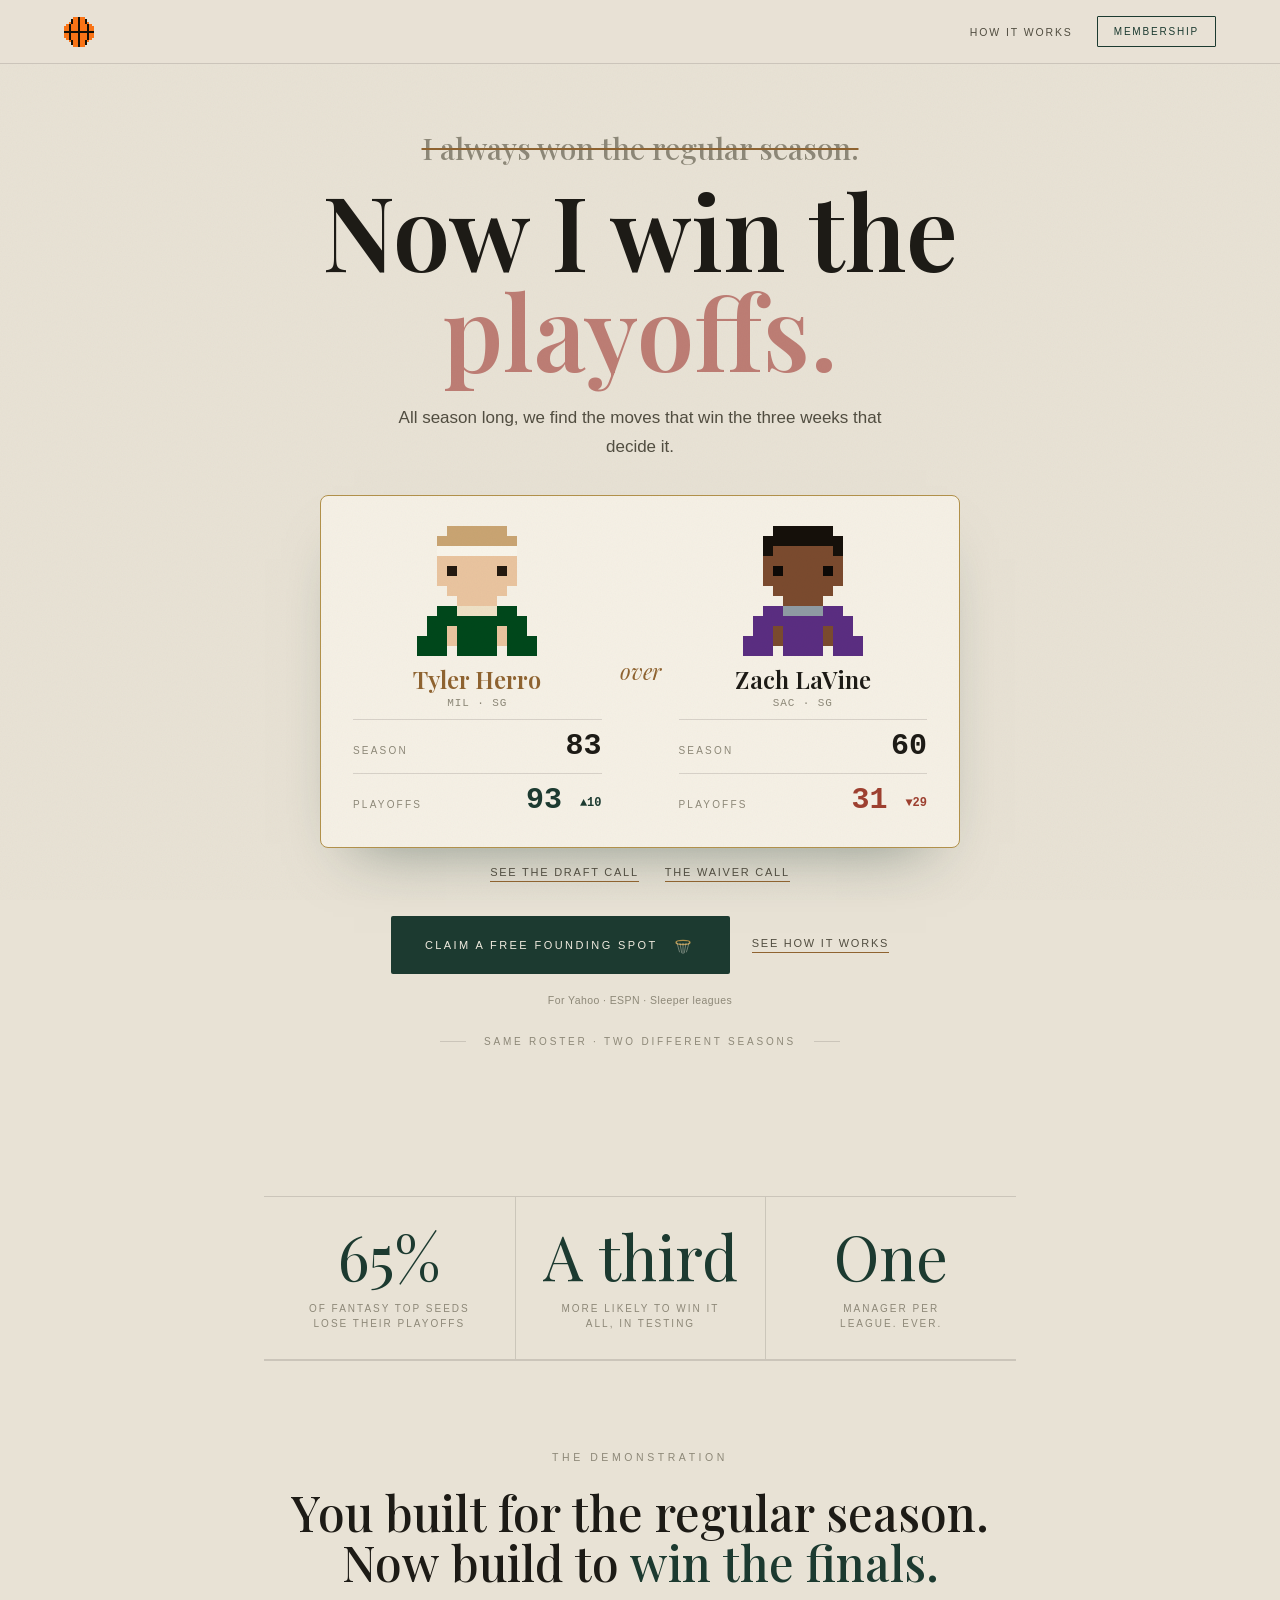
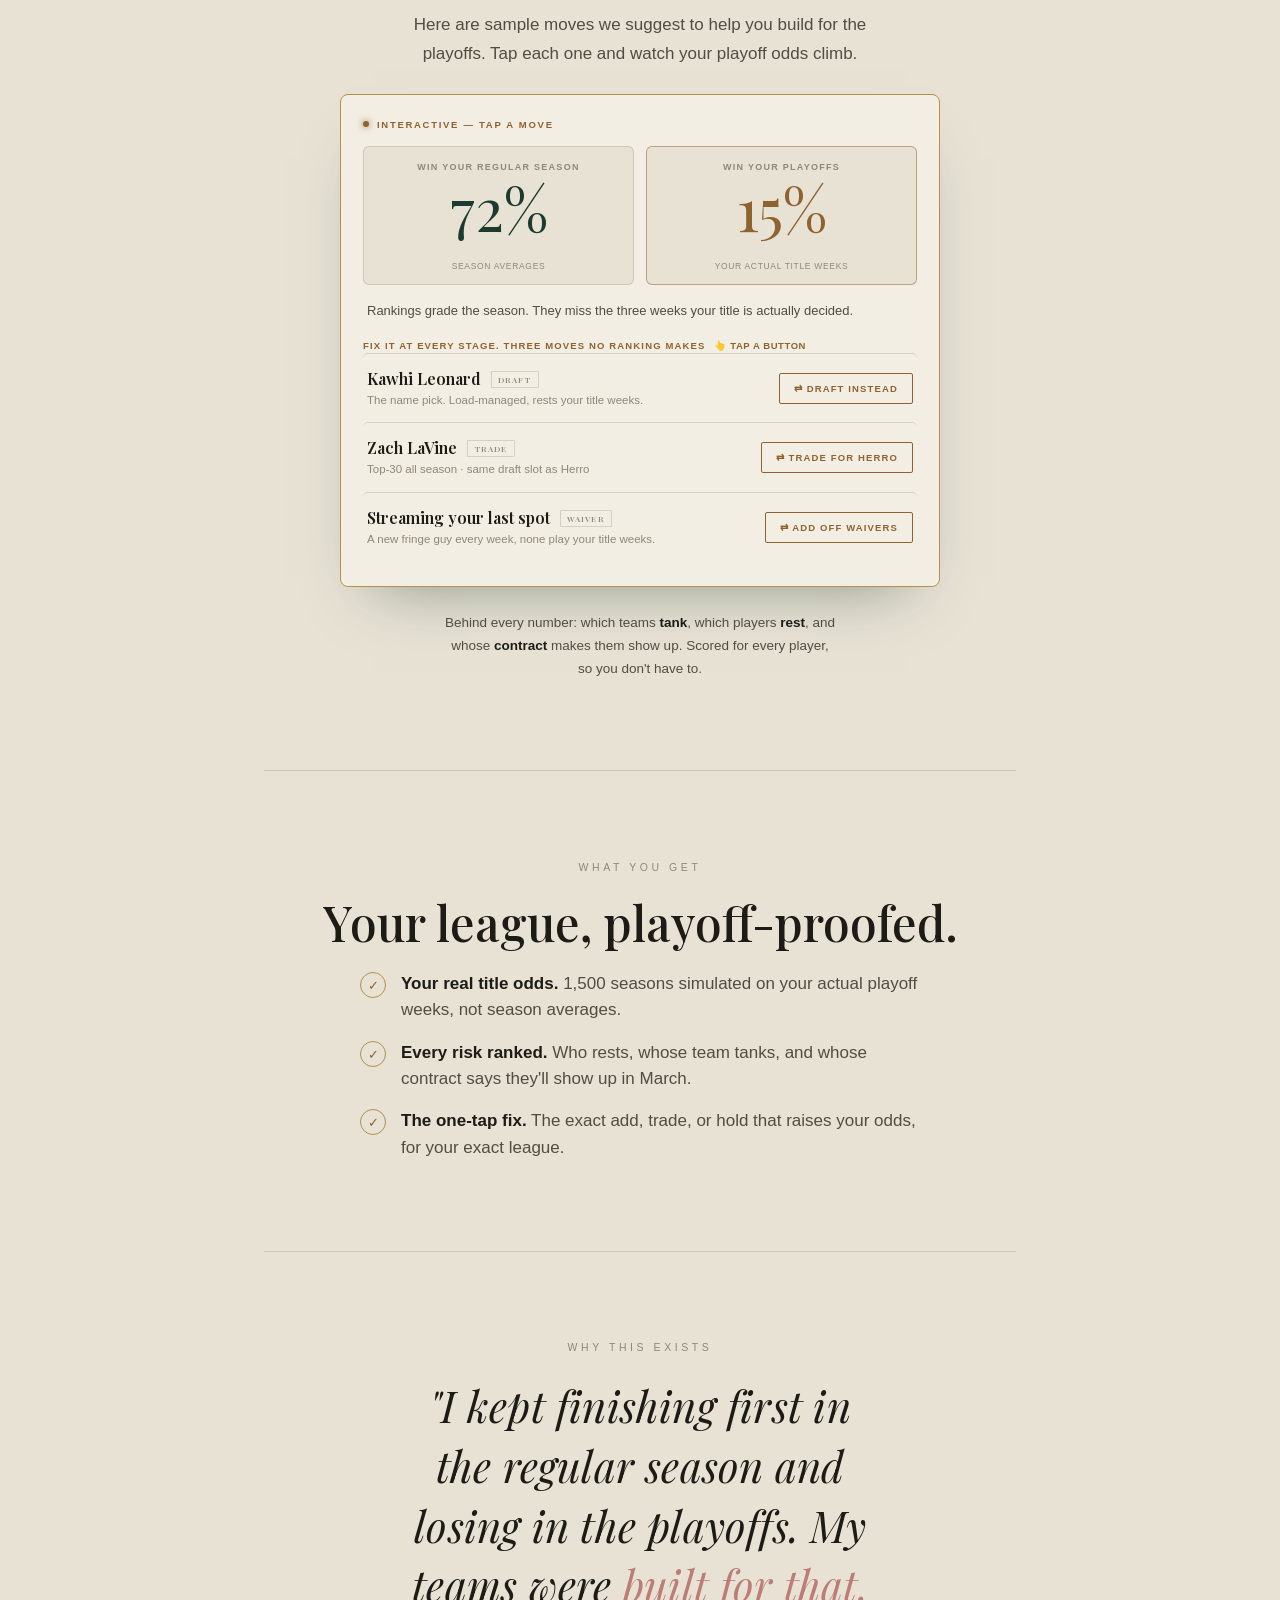
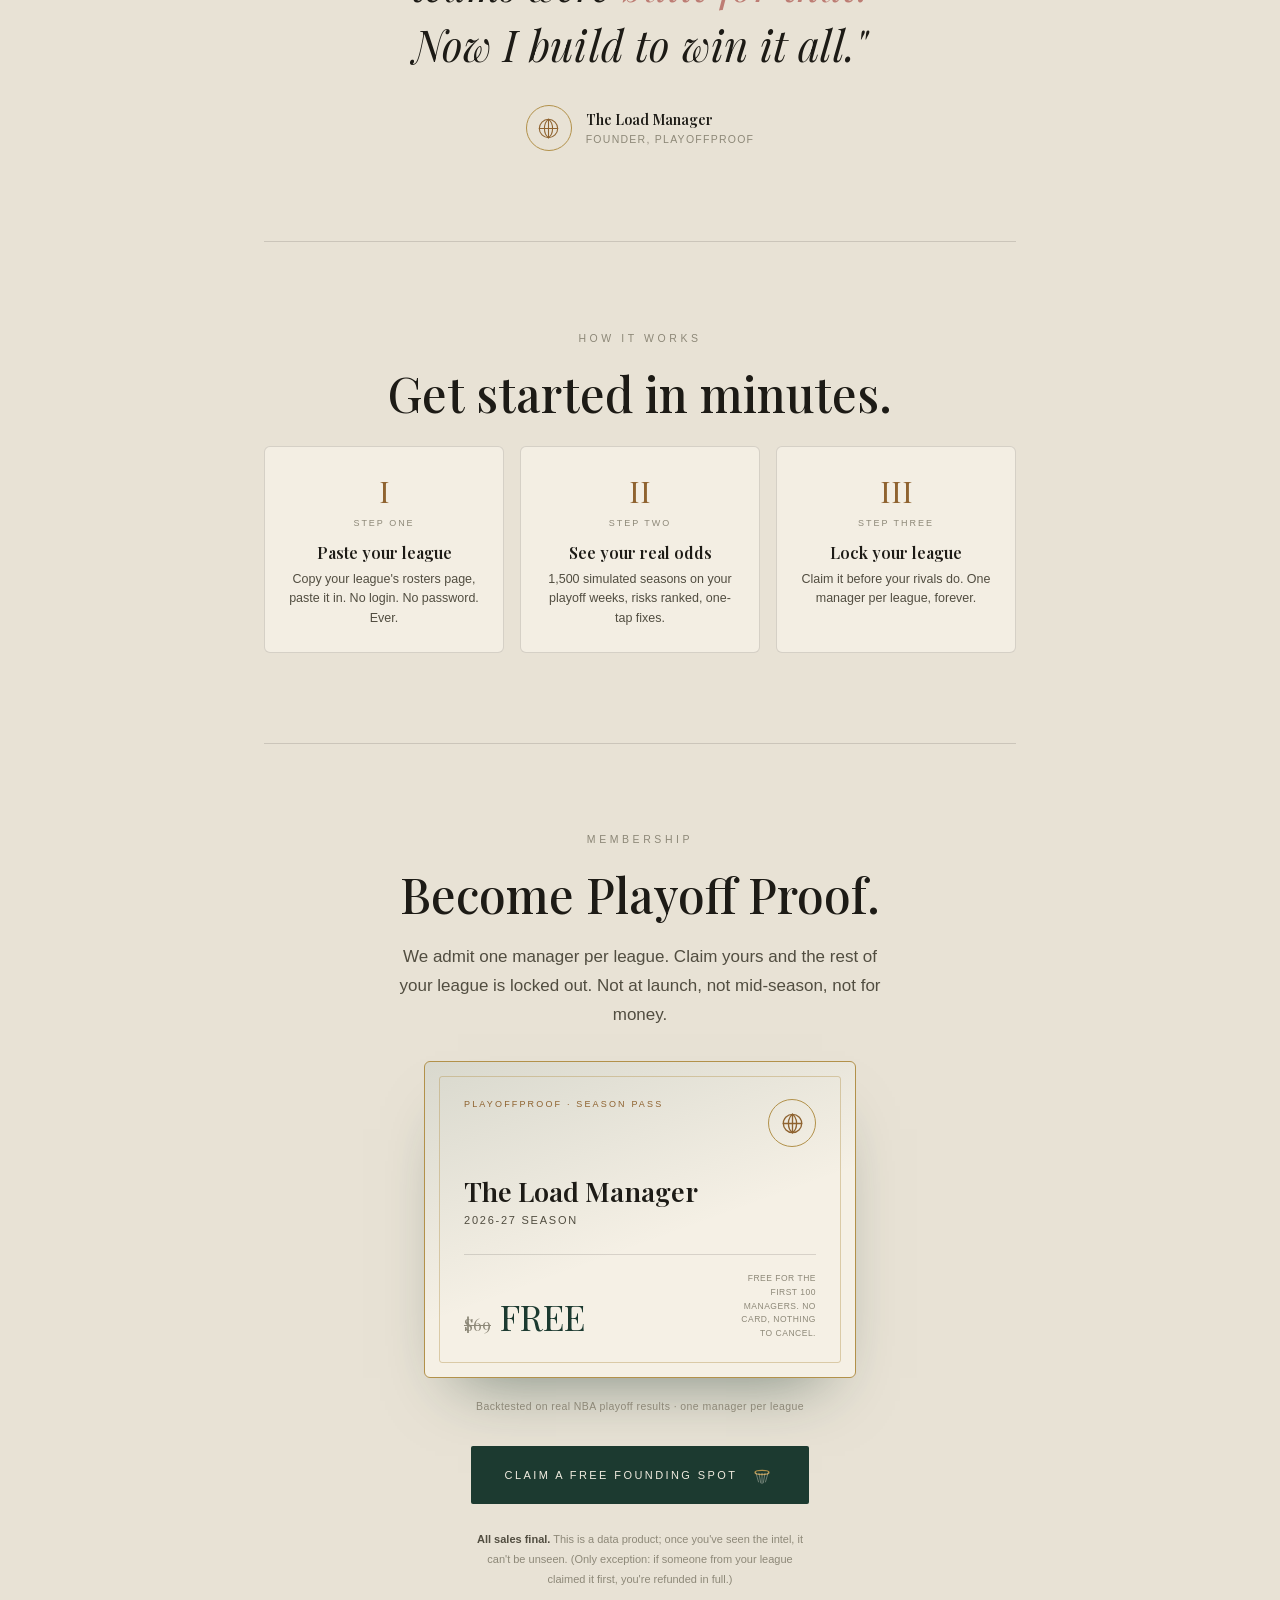
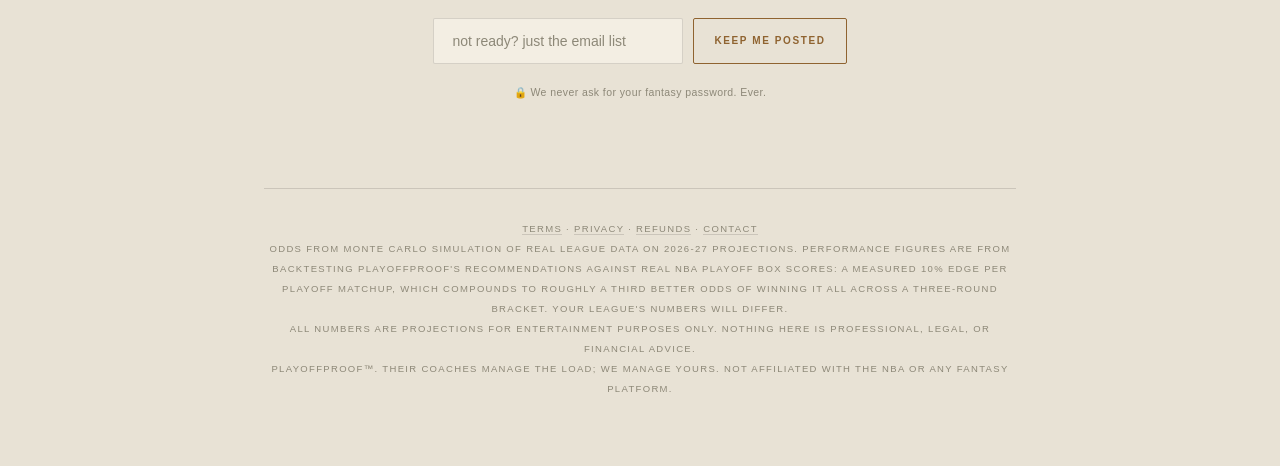
==== commit e2a9c1d1: "Fix the real funnel for the free cohort: landing CTAs go to free sign-in, price block shows FREE, cl" ====
--- a/index.html
+++ b/index.html
@@ -1,18 +1,30 @@
 <!doctype html>
 <html lang="en"><head>
 <meta charset="utf-8"><meta name="viewport" content="width=device-width,initial-scale=1">
-<title>PlayoffProof: Championships are won in the playoffs</title>
+<title>PlayoffProof: I always won the regular season. Now I win the playoffs.</title>
 <link rel="icon" href="data:image/svg+xml,%3Csvg%20xmlns%3D%27http%3A//www.w3.org/2000/svg%27%20viewBox%3D%270%200%2013%2013%27%20shape-rendering%3D%27crispEdges%27%3E%3Crect%20x%3D%274%27%20y%3D%270%27%20width%3D%271.03%27%20height%3D%271.03%27%20fill%3D%27%23f97316%27/%3E%3Crect%20x%3D%275%27%20y%3D%270%27%20width%3D%271.03%27%20height%3D%271.03%27%20fill%3D%27%23f97316%27/%3E%3Crect%20x%3D%276%27%20y%3D%270%27%20width%3D%271.03%27%20height%3D%271.03%27%20fill%3D%27%23141008%27/%3E%3Crect%20x%3D%277%27%20y%3D%270%27%20width%3D%271.03%27%20height%3D%271.03%27%20fill%3D%27%23f97316%27/%3E%3Crect%20x%3D%278%27%20y%3D%270%27%20width%3D%271.03%27%20height%3D%271.03%27%20fill%3D%27%23f97316%27/%3E%3Crect%20x%3D%273%27%20y%3D%271%27%20width%3D%271.03%27%20height%3D%271.03%27%20fill%3D%27%23141008%27/%3E%3Crect%20x%3D%274%27%20y%3D%271%27%20width%3D%271.03%27%20height%3D%271.03%27%20fill%3D%27%23f97316%27/%3E%3Crect%20x%3D%275%27%20y%3D%271%27%20width%3D%271.03%27%20height%3D%271.03%27%20fill%3D%27%23f97316%27/%3E%3Crect%20x%3D%276%27%20y%3D%271%27%20width%3D%271.03%27%20height%3D%271.03%27%20fill%3D%27%23141008%27/%3E%3Crect%20x%3D%277%27%20y%3D%271%27%20width%3D%271.03%27%20height%3D%271.03%27%20fill%3D%27%23f97316%27/%3E%3Crect%20x%3D%278%27%20y%3D%271%27%20width%3D%271.03%27%20height%3D%271.03%27%20fill%3D%27%23f97316%27/%3E%3Crect%20x%3D%279%27%20y%3D%271%27%20width%3D%271.03%27%20height%3D%271.03%27%20fill%3D%27%23141008%27/%3E%3Crect%20x%3D%272%27%20y%3D%272%27%20width%3D%271.03%27%20height%3D%271.03%27%20fill%3D%27%23f97316%27/%3E%3Crect%20x%3D%273%27%20y%3D%272%27%20width%3D%271.03%27%20height%3D%271.03%27%20fill%3D%27%23141008%27/%3E%3Crect%20x%3D%274%27%20y%3D%272%27%20width%3D%271.03%27%20height%3D%271.03%27%20fill%3D%27%23f97316%27/%3E%3Crect%20x%3D%275%27%20y%3D%272%27%20width%3D%271.03%27%20height%3D%271.03%27%20fill%3D%27%23f97316%27/%3E%3Crect%20x%3D%276%27%20y%3D%272%27%20width%3D%271.03%27%20height%3D%271.03%27%20fill%3D%27%23141008%27/%3E%3Crect%20x%3D%277%27%20y%3D%272%27%20width%3D%271.03%27%20height%3D%271.03%27%20fill%3D%27%23f97316%27/%3E%3Crect%20x%3D%278%27%20y%3D%272%27%20width%3D%271.03%27%20height%3D%271.03%27%20fill%3D%27%23f97316%27/%3E%3Crect%20x%3D%279%27%20y%3D%272%27%20width%3D%271.03%27%20height%3D%271.03%27%20fill%3D%27%23141008%27/%3E%3Crect%20x%3D%2710%27%20y%3D%272%27%20width%3D%271.03%27%20height%3D%271.03%27%20fill%3D%27%23f97316%27/%3E%3Crect%20x%3D%271%27%20y%3D%273%27%20width%3D%271.03%27%20height%3D%271.03%27%20fill%3D%27%23f97316%27/%3E%3Crect%20x%3D%272%27%20y%3D%273%27%20width%3D%271.03%27%20height%3D%271.03%27%20fill%3D%27%23141008%27/%3E%3Crect%20x%3D%273%27%20y%3D%273%27%20width%3D%271.03%27%20height%3D%271.03%27%20fill%3D%27%23f97316%27/%3E%3Crect%20x%3D%274%27%20y%3D%273%27%20width%3D%271.03%27%20height%3D%271.03%27%20fill%3D%27%23f97316%27/%3E%3Crect%20x%3D%275%27%20y%3D%273%27%20width%3D%271.03%27%20height%3D%271.03%27%20fill%3D%27%23f97316%27/%3E%3Crect%20x%3D%276%27%20y%3D%273%27%20width%3D%271.03%27%20height%3D%271.03%27%20fill%3D%27%23141008%27/%3E%3Crect%20x%3D%277%27%20y%3D%273%27%20width%3D%271.03%27%20height%3D%271.03%27%20fill%3D%27%23f97316%27/%3E%3Crect%20x%3D%278%27%20y%3D%273%27%20width%3D%271.03%27%20height%3D%271.03%27%20fill%3D%27%23f97316%27/%3E%3Crect%20x%3D%279%27%20y%3D%273%27%20width%3D%271.03%27%20height%3D%271.03%27%20fill%3D%27%23f97316%27/%3E%3Crect%20x%3D%2710%27%20y%3D%273%27%20width%3D%271.03%27%20height%3D%271.03%27%20fill%3D%27%23141008%27/%3E%3Crect%20x%3D%2711%27%20y%3D%273%27%20width%3D%271.03%27%20height%3D%271.03%27%20fill%3D%27%23f97316%27/%3E%3Crect%20x%3D%270%27%20y%3D%274%27%20width%3D%271.03%27%20height%3D%271.03%27%20fill%3D%27%23f97316%27/%3E%3Crect%20x%3D%271%27%20y%3D%274%27%20width%3D%271.03%27%20height%3D%271.03%27%20fill%3D%27%23f97316%27/%3E%3Crect%20x%3D%272%27%20y%3D%274%27%20width%3D%271.03%27%20height%3D%271.03%27%20fill%3D%27%23141008%27/%3E%3Crect%20x%3D%273%27%20y%3D%274%27%20width%3D%271.03%27%20height%3D%271.03%27%20fill%3D%27%23f97316%27/%3E%3Crect%20x%3D%274%27%20y%3D%274%27%20width%3D%271.03%27%20height%3D%271.03%27%20fill%3D%27%23f97316%27/%3E%3Crect%20x%3D%275%27%20y%3D%274%27%20width%3D%271.03%27%20height%3D%271.03%27%20fill%3D%27%23f97316%27/%3E%3Crect%20x%3D%276%27%20y%3D%274%27%20width%3D%271.03%27%20height%3D%271.03%27%20fill%3D%27%23141008%27/%3E%3Crect%20x%3D%277%27%20y%3D%274%27%20width%3D%271.03%27%20height%3D%271.03%27%20fill%3D%27%23f97316%27/%3E%3Crect%20x%3D%278%27%20y%3D%274%27%20width%3D%271.03%27%20height%3D%271.03%27%20fill%3D%27%23f97316%27/%3E%3Crect%20x%3D%279%27%20y%3D%274%27%20width%3D%271.03%27%20height%3D%271.03%27%20fill%3D%27%23f97316%27/%3E%3Crect%20x%3D%2710%27%20y%3D%274%27%20width%3D%271.03%27%20height%3D%271.03%27%20fill%3D%27%23141008%27/%3E%3Crect%20x%3D%2711%27%20y%3D%274%27%20width%3D%271.03%27%20height%3D%271.03%27%20fill%3D%27%23f97316%27/%3E%3Crect%20x%3D%2712%27%20y%3D%274%27%20width%3D%271.03%27%20height%3D%271.03%27%20fill%3D%27%23f97316%27/%3E%3Crect%20x%3D%270%27%20y%3D%275%27%20width%3D%271.03%27%20height%3D%271.03%27%20fill%3D%27%23f97316%27/%3E%3Crect%20x%3D%271%27%20y%3D%275%27%20width%3D%271.03%27%20height%3D%271.03%27%20fill%3D%27%23f97316%27/%3E%3Crect%20x%3D%272%27%20y%3D%275%27%20width%3D%271.03%27%20height%3D%271.03%27%20fill%3D%27%23141008%27/%3E%3Crect%20x%3D%273%27%20y%3D%275%27%20width%3D%271.03%27%20height%3D%271.03%27%20fill%3D%27%23f97316%27/%3E%3Crect%20x%3D%274%27%20y%3D%275%27%20width%3D%271.03%27%20height%3D%271.03%27%20fill%3D%27%23f97316%27/%3E%3Crect%20x%3D%275%27%20y%3D%275%27%20width%3D%271.03%27%20height%3D%271.03%27%20fill%3D%27%23f97316%27/%3E%3Crect%20x%3D%276%27%20y%3D%275%27%20width%3D%271.03%27%20height%3D%271.03%27%20fill%3D%27%23141008%27/%3E%3Crect%20x%3D%277%27%20y%3D%275%27%20width%3D%271.03%27%20height%3D%271.03%27%20fill%3D%27%23f97316%27/%3E%3Crect%20x%3D%278%27%20y%3D%275%27%20width%3D%271.03%27%20height%3D%271.03%27%20fill%3D%27%23f97316%27/%3E%3Crect%20x%3D%279%27%20y%3D%275%27%20width%3D%271.03%27%20height%3D%271.03%27%20fill%3D%27%23f97316%27/%3E%3Crect%20x%3D%2710%27%20y%3D%275%27%20width%3D%271.03%27%20height%3D%271.03%27%20fill%3D%27%23141008%27/%3E%3Crect%20x%3D%2711%27%20y%3D%275%27%20width%3D%271.03%27%20height%3D%271.03%27%20fill%3D%27%23f97316%27/%3E%3Crect%20x%3D%2712%27%20y%3D%275%27%20width%3D%271.03%27%20height%3D%271.03%27%20fill%3D%27%23f97316%27/%3E%3Crect%20x%3D%270%27%20y%3D%276%27%20width%3D%271.03%27%20height%3D%271.03%27%20fill%3D%27%23141008%27/%3E%3Crect%20x%3D%271%27%20y%3D%276%27%20width%3D%271.03%27%20height%3D%271.03%27%20fill%3D%27%23141008%27/%3E%3Crect%20x%3D%272%27%20y%3D%276%27%20width%3D%271.03%27%20height%3D%271.03%27%20fill%3D%27%23141008%27/%3E%3Crect%20x%3D%273%27%20y%3D%276%27%20width%3D%271.03%27%20height%3D%271.03%27%20fill%3D%27%23141008%27/%3E%3Crect%20x%3D%274%27%20y%3D%276%27%20width%3D%271.03%27%20height%3D%271.03%27%20fill%3D%27%23141008%27/%3E%3Crect%20x%3D%275%27%20y%3D%276%27%20width%3D%271.03%27%20height%3D%271.03%27%20fill%3D%27%23141008%27/%3E%3Crect%20x%3D%276%27%20y%3D%276%27%20width%3D%271.03%27%20height%3D%271.03%27%20fill%3D%27%23141008%27/%3E%3Crect%20x%3D%277%27%20y%3D%276%27%20width%3D%271.03%27%20height%3D%271.03%27%20fill%3D%27%23141008%27/%3E%3Crect%20x%3D%278%27%20y%3D%276%27%20width%3D%271.03%27%20height%3D%271.03%27%20fill%3D%27%23141008%27/%3E%3Crect%20x%3D%279%27%20y%3D%276%27%20width%3D%271.03%27%20height%3D%271.03%27%20fill%3D%27%23141008%27/%3E%3Crect%20x%3D%2710%27%20y%3D%276%27%20width%3D%271.03%27%20height%3D%271.03%27%20fill%3D%27%23141008%27/%3E%3Crect%20x%3D%2711%27%20y%3D%276%27%20width%3D%271.03%27%20height%3D%271.03%27%20fill%3D%27%23141008%27/%3E%3Crect%20x%3D%2712%27%20y%3D%276%27%20width%3D%271.03%27%20height%3D%271.03%27%20fill%3D%27%23141008%27/%3E%3Crect%20x%3D%270%27%20y%3D%277%27%20width%3D%271.03%27%20height%3D%271.03%27%20fill%3D%27%23f97316%27/%3E%3Crect%20x%3D%271%27%20y%3D%277%27%20width%3D%271.03%27%20height%3D%271.03%27%20fill%3D%27%23f97316%27/%3E%3Crect%20x%3D%272%27%20y%3D%277%27%20width%3D%271.03%27%20height%3D%271.03%27%20fill%3D%27%23141008%27/%3E%3Crect%20x%3D%273%27%20y%3D%277%27%20width%3D%271.03%27%20height%3D%271.03%27%20fill%3D%27%23f97316%27/%3E%3Crect%20x%3D%274%27%20y%3D%277%27%20width%3D%271.03%27%20height%3D%271.03%27%20fill%3D%27%23f97316%27/%3E%3Crect%20x%3D%275%27%20y%3D%277%27%20width%3D%271.03%27%20height%3D%271.03%27%20fill%3D%27%23f97316%27/%3E%3Crect%20x%3D%276%27%20y%3D%277%27%20width%3D%271.03%27%20height%3D%271.03%27%20fill%3D%27%23141008%27/%3E%3Crect%20x%3D%277%27%20y%3D%277%27%20width%3D%271.03%27%20height%3D%271.03%27%20fill%3D%27%23f97316%27/%3E%3Crect%20x%3D%278%27%20y%3D%277%27%20width%3D%271.03%27%20height%3D%271.03%27%20fill%3D%27%23f97316%27/%3E%3Crect%20x%3D%279%27%20y%3D%277%27%20width%3D%271.03%27%20height%3D%271.03%27%20fill%3D%27%23f97316%27/%3E%3Crect%20x%3D%2710%27%20y%3D%277%27%20width%3D%271.03%27%20height%3D%271.03%27%20fill%3D%27%23141008%27/%3E%3Crect%20x%3D%2711%27%20y%3D%277%27%20width%3D%271.03%27%20height%3D%271.03%27%20fill%3D%27%23f97316%27/%3E%3Crect%20x%3D%2712%27%20y%3D%277%27%20width%3D%271.03%27%20height%3D%271.03%27%20fill%3D%27%23f97316%27/%3E%3Crect%20x%3D%270%27%20y%3D%278%27%20width%3D%271.03%27%20height%3D%271.03%27%20fill%3D%27%23f97316%27/%3E%3Crect%20x%3D%271%27%20y%3D%278%27%20width%3D%271.03%27%20height%3D%271.03%27%20fill%3D%27%23f97316%27/%3E%3Crect%20x%3D%272%27%20y%3D%278%27%20width%3D%271.03%27%20height%3D%271.03%27%20fill%3D%27%23141008%27/%3E%3Crect%20x%3D%273%27%20y%3D%278%27%20width%3D%271.03%27%20height%3D%271.03%27%20fill%3D%27%23f97316%27/%3E%3Crect%20x%3D%274%27%20y%3D%278%27%20width%3D%271.03%27%20height%3D%271.03%27%20fill%3D%27%23f97316%27/%3E%3Crect%20x%3D%275%27%20y%3D%278%27%20width%3D%271.03%27%20height%3D%271.03%27%20fill%3D%27%23f97316%27/%3E%3Crect%20x%3D%276%27%20y%3D%278%27%20width%3D%271.03%27%20height%3D%271.03%27%20fill%3D%27%23141008%27/%3E%3Crect%20x%3D%277%27%20y%3D%278%27%20width%3D%271.03%27%20height%3D%271.03%27%20fill%3D%27%23f97316%27/%3E%3Crect%20x%3D%278%27%20y%3D%278%27%20width%3D%271.03%27%20height%3D%271.03%27%20fill%3D%27%23f97316%27/%3E%3Crect%20x%3D%279%27%20y%3D%278%27%20width%3D%271.03%27%20height%3D%271.03%27%20fill%3D%27%23f97316%27/%3E%3Crect%20x%3D%2710%27%20y%3D%278%27%20width%3D%271.03%27%20height%3D%271.03%27%20fill%3D%27%23141008%27/%3E%3Crect%20x%3D%2711%27%20y%3D%278%27%20width%3D%271.03%27%20height%3D%271.03%27%20fill%3D%27%23f97316%27/%3E%3Crect%20x%3D%2712%27%20y%3D%278%27%20width%3D%271.03%27%20height%3D%271.03%27%20fill%3D%27%23f97316%27/%3E%3Crect%20x%3D%271%27%20y%3D%279%27%20width%3D%271.03%27%20height%3D%271.03%27%20fill%3D%27%23f97316%27/%3E%3Crect%20x%3D%272%27%20y%3D%279%27%20width%3D%271.03%27%20height%3D%271.03%27%20fill%3D%27%23141008%27/%3E%3Crect%20x%3D%273%27%20y%3D%279%27%20width%3D%271.03%27%20height%3D%271.03%27%20fill%3D%27%23f97316%27/%3E%3Crect%20x%3D%274%27%20y%3D%279%27%20width%3D%271.03%27%20height%3D%271.03%27%20fill%3D%27%23f97316%27/%3E%3Crect%20x%3D%275%27%20y%3D%279%27%20width%3D%271.03%27%20height%3D%271.03%27%20fill%3D%27%23f97316%27/%3E%3Crect%20x%3D%276%27%20y%3D%279%27%20width%3D%271.03%27%20height%3D%271.03%27%20fill%3D%27%23141008%27/%3E%3Crect%20x%3D%277%27%20y%3D%279%27%20width%3D%271.03%27%20height%3D%271.03%27%20fill%3D%27%23f97316%27/%3E%3Crect%20x%3D%278%27%20y%3D%279%27%20width%3D%271.03%27%20height%3D%271.03%27%20fill%3D%27%23f97316%27/%3E%3Crect%20x%3D%279%27%20y%3D%279%27%20width%3D%271.03%27%20height%3D%271.03%27%20fill%3D%27%23f97316%27/%3E%3Crect%20x%3D%2710%27%20y%3D%279%27%20width%3D%271.03%27%20height%3D%271.03%27%20fill%3D%27%23141008%27/%3E%3Crect%20x%3D%2711%27%20y%3D%279%27%20width%3D%271.03%27%20height%3D%271.03%27%20fill%3D%27%23f97316%27/%3E%3Crect%20x%3D%272%27%20y%3D%2710%27%20width%3D%271.03%27%20height%3D%271.03%27%20fill%3D%27%23f97316%27/%3E%3Crect%20x%3D%273%27%20y%3D%2710%27%20width%3D%271.03%27%20height%3D%271.03%27%20fill%3D%27%23141008%27/%3E%3Crect%20x%3D%274%27%20y%3D%2710%27%20width%3D%271.03%27%20height%3D%271.03%27%20fill%3D%27%23f97316%27/%3E%3Crect%20x%3D%275%27%20y%3D%2710%27%20width%3D%271.03%27%20height%3D%271.03%27%20fill%3D%27%23f97316%27/%3E%3Crect%20x%3D%276%27%20y%3D%2710%27%20width%3D%271.03%27%20height%3D%271.03%27%20fill%3D%27%23141008%27/%3E%3Crect%20x%3D%277%27%20y%3D%2710%27%20width%3D%271.03%27%20height%3D%271.03%27%20fill%3D%27%23f97316%27/%3E%3Crect%20x%3D%278%27%20y%3D%2710%27%20width%3D%271.03%27%20height%3D%271.03%27%20fill%3D%27%23f97316%27/%3E%3Crect%20x%3D%279%27%20y%3D%2710%27%20width%3D%271.03%27%20height%3D%271.03%27%20fill%3D%27%23141008%27/%3E%3Crect%20x%3D%2710%27%20y%3D%2710%27%20width%3D%271.03%27%20height%3D%271.03%27%20fill%3D%27%23f97316%27/%3E%3Crect%20x%3D%273%27%20y%3D%2711%27%20width%3D%271.03%27%20height%3D%271.03%27%20fill%3D%27%23141008%27/%3E%3Crect%20x%3D%274%27%20y%3D%2711%27%20width%3D%271.03%27%20height%3D%271.03%27%20fill%3D%27%23f97316%27/%3E%3Crect%20x%3D%275%27%20y%3D%2711%27%20width%3D%271.03%27%20height%3D%271.03%27%20fill%3D%27%23f97316%27/%3E%3Crect%20x%3D%276%27%20y%3D%2711%27%20width%3D%271.03%27%20height%3D%271.03%27%20fill%3D%27%23141008%27/%3E%3Crect%20x%3D%277%27%20y%3D%2711%27%20width%3D%271.03%27%20height%3D%271.03%27%20fill%3D%27%23f97316%27/%3E%3Crect%20x%3D%278%27%20y%3D%2711%27%20width%3D%271.03%27%20height%3D%271.03%27%20fill%3D%27%23f97316%27/%3E%3Crect%20x%3D%279%27%20y%3D%2711%27%20width%3D%271.03%27%20height%3D%271.03%27%20fill%3D%27%23141008%27/%3E%3Crect%20x%3D%274%27%20y%3D%2712%27%20width%3D%271.03%27%20height%3D%271.03%27%20fill%3D%27%23f97316%27/%3E%3Crect%20x%3D%275%27%20y%3D%2712%27%20width%3D%271.03%27%20height%3D%271.03%27%20fill%3D%27%23f97316%27/%3E%3Crect%20x%3D%276%27%20y%3D%2712%27%20width%3D%271.03%27%20height%3D%271.03%27%20fill%3D%27%23141008%27/%3E%3Crect%20x%3D%277%27%20y%3D%2712%27%20width%3D%271.03%27%20height%3D%271.03%27%20fill%3D%27%23f97316%27/%3E%3Crect%20x%3D%278%27%20y%3D%2712%27%20width%3D%271.03%27%20height%3D%271.03%27%20fill%3D%27%23f97316%27/%3E%3C/svg%3E">
-<meta name="description" content="You win the regular season every year. Then the playoffs take it. PlayoffProof simulates your fantasy playoffs (rest, shutdowns, contract incentives and real schedules) from draft day through the title, updated daily all season.">
-<meta property="og:title" content="PlayoffProof: Championships are won in the playoffs">
-<meta property="og:description" content="65% of top seeds still lose their fantasy playoffs. PlayoffProof scores who actually shows up when your title is on the line. One manager per league.">
+<meta name="description" content="Every NBA player priced for the three weeks that decide your fantasy title: the games he will play and the effort he will give. Live board, trade grader, one manager per league.">
+<meta property="og:title" content="PlayoffProof: I always won the regular season. Now I win the playoffs.">
+<meta property="og:description" content="Every NBA player priced for the three weeks that decide your fantasy title: the games he will play and the effort he will give. Live board, trade grader, one manager per league.">
 <meta property="og:type" content="website">
 <meta property="og:url" content="https://playoffproof.com">
-<meta property="og:image" content="https://playoffproof.com/og-card.png">
+<meta property="og:image" content="https://playoffproof.com/og-home-v2.png">
+<meta property="og:image:width" content="1200">
+<meta property="og:image:height" content="630">
 <meta name="twitter:card" content="summary_large_image">
-<meta name="twitter:title" content="PlayoffProof: Championships are won in the playoffs">
-<meta name="twitter:description" content="65% of top seeds still lose their fantasy playoffs. PlayoffProof manages yours from draft day to the title.">
-<meta name="twitter:image" content="https://playoffproof.com/og-card.png">
+<meta name="twitter:title" content="PlayoffProof: I always won the regular season. Now I win the playoffs.">
+<meta name="twitter:description" content="Every NBA player priced for the three weeks that decide your fantasy title: the games he will play and the effort he will give. Live board, trade grader, one manager per league.">
+<meta name="twitter:image" content="https://playoffproof.com/og-home-v2.png">
+<script>!function(f,b,e,v,n,t,s){if(f.fbq)return;n=f.fbq=function(){n.callMethod?n.callMethod.apply(n,arguments):n.queue.push(arguments)};if(!f._fbq)f._fbq=n;n.push=n;n.loaded=!0;n.version="2.0";n.queue=[];t=b.createElement(e);t.async=!0;t.src=v;s=b.getElementsByTagName(e)[0];s.parentNode.insertBefore(t,s)}(window,document,"script","https://connect.facebook.net/en_US/fbevents.js");fbq("init","1434096858619667");fbq("track","PageView");</script>
+<noscript><img height="1" width="1" style="display:none" src="https://www.facebook.com/tr?id=1434096858619667&ev=PageView&noscript=1"></noscript>
+<script>
+  window.edgetag=window.edgetag||function(){(edgetag.stubs=edgetag.stubs||[]).push(arguments)};
+  edgetag('init', {
+    edgeURL: 'https://gtklh.playoffproof.com',
+    disableConsentCheck: true
+  })
+</script>
+<script async type="text/javascript" src="https://gtklh.playoffproof.com/load"></script>
 <link rel="stylesheet" href="fonts/fonts.css">
 <style>
 :root{
@@ -246,7 +258,7 @@
   </div>
  </div>
  <p class="dlinks rv d3"><a class="tlink" href="#aha">see the draft call</a><a class="tlink" href="#aha">the waiver call</a></p>
- <div class="cta rv d2"><a class="btn" href="claim.html">Become Playoff Proof <svg class="swish" viewBox="0 0 26 30" aria-hidden="true"><ellipse class="rim" cx="13" cy="12" rx="8" ry="2.4"/><g class="net"><path d="M6,12.5 L9,23"/><path d="M13,13 L13,25"/><path d="M20,12.5 L17,23"/><path d="M9.5,13 L11.5,24"/><path d="M16.5,13 L14.5,24"/></g><g class="ballwrap"><circle class="ball" cx="13" cy="8" r="4.6"/><path class="ballseam" d="M8.4,8 h9.2 M13,3.4 v9.2 M9.7,4.7 C12,7 12,9 10.5,11.5 M16.3,4.7 C14,7 14,9 15.5,11.5"/></g></svg></a><a class="tlink" href="#aha">See how it works</a></div>
+ <div class="cta rv d2"><a class="btn" href="app.html">Claim a free founding spot <svg class="swish" viewBox="0 0 26 30" aria-hidden="true"><ellipse class="rim" cx="13" cy="12" rx="8" ry="2.4"/><g class="net"><path d="M6,12.5 L9,23"/><path d="M13,13 L13,25"/><path d="M20,12.5 L17,23"/><path d="M9.5,13 L11.5,24"/><path d="M16.5,13 L14.5,24"/></g><g class="ballwrap"><circle class="ball" cx="13" cy="8" r="4.6"/><path class="ballseam" d="M8.4,8 h9.2 M13,3.4 v9.2 M9.7,4.7 C12,7 12,9 10.5,11.5 M16.3,4.7 C14,7 14,9 15.5,11.5"/></g></svg></a><a class="tlink" href="#aha">See how it works</a></div>
  <p class="fine rv d3" style="margin-top:20px">For Yahoo · ESPN · Sleeper leagues</p>
  <div class="rulewd rv d3"><span>Same roster · two different seasons</span></div>
 </section>
@@ -284,7 +296,7 @@
   </div>
   <div class="punch" id="aprPunch">
    <p>One draft pick, one trade, one waiver add. Your title odds more than doubled — and no ranking site would tell you to make a single one.</p>
-   <a class="btn" href="claim.html">Become Playoff Proof · $69 <svg class="swish" viewBox="0 0 26 30" aria-hidden="true"><ellipse class="rim" cx="13" cy="12" rx="8" ry="2.4"/><g class="net"><path d="M6,12.5 L9,23"/><path d="M13,13 L13,25"/><path d="M20,12.5 L17,23"/><path d="M9.5,13 L11.5,24"/><path d="M16.5,13 L14.5,24"/></g><g class="ballwrap"><circle class="ball" cx="13" cy="8" r="4.6"/><path class="ballseam" d="M8.4,8 h9.2 M13,3.4 v9.2 M9.7,4.7 C12,7 12,9 10.5,11.5 M16.3,4.7 C14,7 14,9 15.5,11.5"/></g></svg></a>
+   <a class="btn" href="app.html">Claim a free founding spot <svg class="swish" viewBox="0 0 26 30" aria-hidden="true"><ellipse class="rim" cx="13" cy="12" rx="8" ry="2.4"/><g class="net"><path d="M6,12.5 L9,23"/><path d="M13,13 L13,25"/><path d="M20,12.5 L17,23"/><path d="M9.5,13 L11.5,24"/><path d="M16.5,13 L14.5,24"/></g><g class="ballwrap"><circle class="ball" cx="13" cy="8" r="4.6"/><path class="ballseam" d="M8.4,8 h9.2 M13,3.4 v9.2 M9.7,4.7 C12,7 12,9 10.5,11.5 M16.3,4.7 C14,7 14,9 15.5,11.5"/></g></svg></a>
   </div>
  </div>
  <p class="sub rv d2" style="font-size:13.5px;margin-top:24px">Behind every number: which teams <b>tank</b>, which players <b>rest</b>, and whose <b>contract</b> makes them show up. Scored for every player, so you don't have to.</p>
@@ -331,10 +343,10 @@
   <div class="top"><div class="kk">PlayoffProof · Season Pass</div><div class="seal"><svg viewBox="0 0 100 100" width="27" height="27" fill="none" stroke="currentColor" stroke-width="5" stroke-linecap="round" aria-hidden="true"><circle cx="50" cy="50" r="34"/><line x1="50" y1="16" x2="50" y2="84"/><line x1="16" y1="50" x2="84" y2="50"/><path d="M50 16 C30 30 30 70 50 84"/><path d="M50 16 C70 30 70 70 50 84"/></svg></div></div>
   <div class="name">The Load Manager</div>
   <div class="no">2026-27 Season</div>
-  <div class="foot"><div class="price"><s>$99</s>$69</div><div class="terms">Locked at this rate every season you renew</div></div>
+  <div class="foot"><div class="price"><s>$69</s>FREE</div><div class="terms">Free for the first 100 managers. No card, nothing to cancel.</div></div>
  </div></div>
  <p class="fine rv d3">Backtested on real NBA playoff results · one manager per league</p>
- <div class="cta rv d3"><a class="btn" href="claim.html">Become Playoff Proof <svg class="swish" viewBox="0 0 26 30" aria-hidden="true"><ellipse class="rim" cx="13" cy="12" rx="8" ry="2.4"/><g class="net"><path d="M6,12.5 L9,23"/><path d="M13,13 L13,25"/><path d="M20,12.5 L17,23"/><path d="M9.5,13 L11.5,24"/><path d="M16.5,13 L14.5,24"/></g><g class="ballwrap"><circle class="ball" cx="13" cy="8" r="4.6"/><path class="ballseam" d="M8.4,8 h9.2 M13,3.4 v9.2 M9.7,4.7 C12,7 12,9 10.5,11.5 M16.3,4.7 C14,7 14,9 15.5,11.5"/></g></svg></a></div>
+ <div class="cta rv d3"><a class="btn" href="app.html">Claim a free founding spot <svg class="swish" viewBox="0 0 26 30" aria-hidden="true"><ellipse class="rim" cx="13" cy="12" rx="8" ry="2.4"/><g class="net"><path d="M6,12.5 L9,23"/><path d="M13,13 L13,25"/><path d="M20,12.5 L17,23"/><path d="M9.5,13 L11.5,24"/><path d="M16.5,13 L14.5,24"/></g><g class="ballwrap"><circle class="ball" cx="13" cy="8" r="4.6"/><path class="ballseam" d="M8.4,8 h9.2 M13,3.4 v9.2 M9.7,4.7 C12,7 12,9 10.5,11.5 M16.3,4.7 C14,7 14,9 15.5,11.5"/></g></svg></a></div>
  <p class="legal rv d3"><b>All sales final.</b> This is a data product; once you've seen the intel, it can't be unseen. (Only exception: if someone from your league claimed it first, you're refunded in full.)</p>
  <form class="email rv d3" action="https://formspree.io/f/xdenylpe" method="POST">
   <input type="email" name="email" placeholder="not ready? just the email list">
